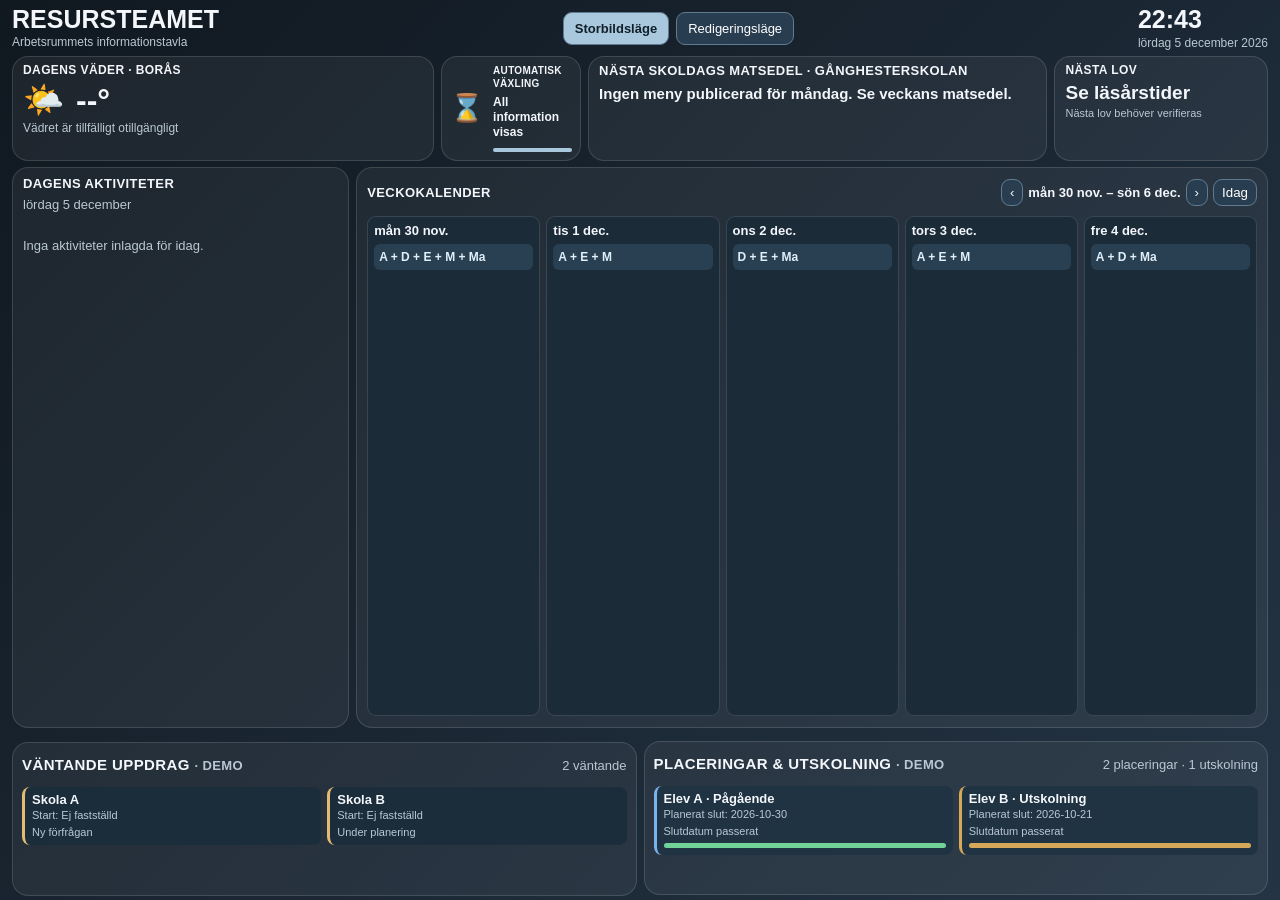
==== index.html @ fcb63498 "Justera fullskärmsmarginal så nedersta raden inte kapas på TV" ====
<!doctype html>
<html lang="sv"><head><meta charset="utf-8"><meta name="viewport" content="width=device-width,initial-scale=1"><meta name="theme-color" content="#141d27"><title>Resursteamet – Min arbetsdag</title>
<style>
*{box-sizing:border-box}body{margin:0;background:linear-gradient(135deg,#101820,#243444);color:#f3f6fa;font-family:Segoe UI,Arial,sans-serif}main{max-width:1920px;padding:18px 24px;margin:auto}header{display:flex;justify-content:space-between;gap:15px;align-items:center}h1{font-size:28px;margin:0}h2{font-size:15px;margin:0 0 14px;letter-spacing:.4px}.muted{color:#b9c8d3;font-size:13px;line-height:1.5}.clock{font-size:28px;font-weight:800}.grid{display:grid;grid-template-columns:1fr 1fr;gap:14px;margin-top:14px}.card{background:#ffffff0e;border:1px solid #ffffff22;border-radius:16px;padding:16px}.notice{padding:14px;border-left:4px solid #e3bb75;background:#49382466;border-radius:8px;margin:20px 0;font-size:13px}.temp{font-size:42px;font-weight:750}.pills{display:flex;flex-wrap:wrap;gap:8px;margin-top:12px}button{background:#293d50;color:white;border:1px solid #607b90;border-radius:9px;padding:10px 12px;cursor:pointer}button[aria-pressed=true]{background:#a9c8dd;color:#11202b;font-weight:800}.status{padding:13px;background:#1f3242;border-radius:9px;margin-top:14px;font-size:13px;color:#c6d3df}.legend{display:flex;flex-wrap:wrap;gap:15px;font-size:12px;color:#bdcdd7}.dot{display:inline-block;width:9px;height:9px;border-radius:50%;margin-right:5px}.link{display:inline-block;padding:10px 13px;margin:5px 5px 0 0;text-decoration:none;border-radius:9px;background:#314d64;color:white;font-size:13px}@media(max-width:680px){main{padding:14px}.grid{grid-template-columns:1fr}header{align-items:flex-start}}

.calendar-layout{display:grid;grid-template-columns:minmax(260px,.75fr) minmax(0,2.25fr);gap:14px;margin-top:14px}.activity{background:#263c4b;border-left:4px solid #79b4ee;border-radius:9px;padding:11px;margin-bottom:9px;overflow-wrap:anywhere}.activity.team{border-color:#72d399}.event-time{font-weight:750;margin-right:8px}.week-head{display:flex;justify-content:space-between;align-items:center;gap:10px;flex-wrap:wrap}.week-grid{display:grid;grid-template-columns:repeat(7,minmax(0,1fr));gap:6px;margin-top:12px}.day{border:1px solid #ffffff20;border-radius:9px;padding:7px;min-height:210px;min-width:0;background:#1c2b38}.day.today{border-color:#e3bb75}.day-title{font-size:11px;font-weight:700;margin-bottom:10px}.week-event{font-size:11px;padding:6px;margin-bottom:5px;border-radius:5px;background:#314b64;border-left:3px solid #79b4ee;overflow-wrap:anywhere}.week-event.team{background:#284d43;border-left-color:#72d399}.event-actions{display:flex;gap:5px;margin-top:6px}.tiny{font-size:11px;padding:4px 7px}.entry-form{display:grid;grid-template-columns:repeat(4,minmax(0,1fr));gap:9px;margin-top:10px}.entry-form label{font-size:12px;color:#cbd6e0}.entry-form input,.entry-form select{width:100%;margin-top:4px;border-radius:7px;border:1px solid #738798;background:#192c3b;color:white;padding:9px}.entry-form .wide{grid-column:span 2}.entry-form button{align-self:end}.small-note{font-size:12px;color:#d9c39f}@media(max-width:950px){.calendar-layout{grid-template-columns:1fr}.week-grid{grid-template-columns:repeat(4,minmax(0,1fr))}.entry-form{grid-template-columns:repeat(2,minmax(0,1fr))}}@media(max-width:560px){.week-grid{grid-template-columns:repeat(2,minmax(0,1fr))}.entry-form{grid-template-columns:1fr}.entry-form .wide{grid-column:span 1}}.summary-grid .card{min-height:115px}.summary-grid .temp{font-size:32px}.summary-grid p{margin:6px 0}.week-grid{width:100%}.calendar-layout>.card{min-width:0}.week-head>div{display:flex;gap:5px;align-items:center;flex-wrap:wrap}.week-head button{padding:6px 10px}.entry-form{grid-template-columns:1fr 1fr 1fr 2fr auto;align-items:end}.entry-form .wide{grid-column:span 1}.entry-form button{min-height:39px}#cancel-edit{background:#485462}#cancel-edit[hidden]{display:none}.footer-grid{margin-top:12px}@media(min-width:951px) and (max-width:1200px){.week-grid{grid-template-columns:repeat(7,minmax(0,1fr))}.day{padding:4px}.day-title{font-size:10px}}@media(max-width:950px){.entry-form{grid-template-columns:repeat(2,minmax(0,1fr))}.entry-form .wide{grid-column:span 2}}@media(max-width:560px){.entry-form{grid-template-columns:1fr}.entry-form .wide{grid-column:span 1}}.backup-label{display:inline-flex;align-items:center;gap:8px;background:#293d50;border:1px solid #607b90;border-radius:9px;padding:10px 12px;color:white;cursor:pointer;font-size:13px}.backup-label input{max-width:195px;font-size:12px}#backup-feedback{overflow-wrap:anywhere}.mode-controls{display:flex;gap:7px;flex-wrap:wrap;justify-content:center}.mode-controls button[aria-pressed=true]{background:#a9c8dd;color:#11202b;font-weight:800}.lunch-card{margin-top:14px}.meal-content{font-size:18px;font-weight:650;line-height:1.5;margin:10px 0}.meal-content>div{margin:4px 0}.display-view .editor-only,.display-view .editor-action{display:none!important}.display-view .lunch-card{display:block}.display-view .card{padding:16px}.display-view .day{min-height:210px}@media(min-width:1050px){.display-view .summary-grid{grid-template-columns:1fr 1fr}.display-view .calendar-layout{grid-template-columns:minmax(280px,.75fr) minmax(0,2.25fr)}}@media(max-width:750px){header{flex-wrap:wrap}.mode-controls{order:3;width:100%}}
/* Storbildsvy: kalendern prioriteras och övriga rutor hålls kompakta. */
@media (min-width:1000px){
 body.display-view main{height:100vh;min-height:600px;display:flex;flex-direction:column;padding:10px 18px;overflow:hidden}
 body.display-view header{flex:0 0 auto;min-height:66px;gap:12px}
 body.display-view header h1{font-size:25px;line-height:1.1}
 body.display-view header .muted{font-size:12px}
 body.display-view .clock{font-size:25px}
 body.display-view .mode-controls button{padding:8px 11px;font-size:13px}
 body.display-view .summary-grid{flex:0 0 auto;gap:10px;margin-top:8px;grid-template-columns:1fr 1fr}
 body.display-view .summary-grid .card{min-height:0;padding:10px 14px}
 body.display-view .summary-grid h2{margin:0 0 5px;font-size:13px}
 body.display-view .summary-grid .temp{font-size:27px;line-height:1.15}
 body.display-view .summary-grid #break{font-size:20px!important;line-height:1.2}
 body.display-view .summary-grid .muted{font-size:12px}
 body.display-view .summary-grid p{display:none}
 body.display-view .lunch-card{flex:0 0 auto;margin-top:10px;padding:10px 14px;display:grid;grid-template-columns:minmax(180px,.8fr) minmax(0,2.2fr) auto;grid-template-rows:auto auto;column-gap:14px;align-items:center}
 body.display-view .lunch-card h2{grid-column:1;grid-row:1;margin:0 0 4px;font-size:13px}
 body.display-view .lunch-card #meal-date{grid-column:1;grid-row:2;font-size:12px}
 body.display-view .lunch-card .meal-content{grid-column:2;grid-row:1/span 2;margin:0;font-size:16px;line-height:1.3}
 body.display-view .lunch-card .meal-content>div{margin:2px 0}
 body.display-view .lunch-card .link{grid-column:3;grid-row:1/span 2;padding:8px 10px;margin:0;font-size:12px;white-space:nowrap}
 body.display-view .calendar-layout{flex:1 1 0;min-height:0;margin-top:10px;gap:10px;grid-template-columns:minmax(240px,30%) minmax(0,70%)}
 body.display-view .calendar-layout>.card{min-height:0;padding:12px;overflow:auto}
 body.display-view .calendar-layout h2{font-size:14px;margin-bottom:7px}
 body.display-view #today-events{margin-top:8px!important}
 body.display-view .activity{padding:9px;margin-bottom:7px;font-size:14px}
 body.display-view .week-grid{height:calc(100% - 42px);min-height:0;margin-top:8px;align-items:stretch}
 body.display-view .day{min-height:0;height:100%;padding:6px}
 body.display-view .day-title{margin-bottom:6px;font-size:11px}
 body.display-view .week-event{padding:5px;font-size:11px}
 body.display-view .week-head{min-height:32px}
 body.display-view .week-head button{padding:5px 8px}
}
@media (min-width:1000px) and (max-height:700px){
 body.display-view header{min-height:53px}
 body.display-view .summary-grid .card{padding:7px 12px}
 body.display-view .lunch-card{padding:7px 12px}
 body.display-view .calendar-layout{margin-top:7px}
}

.weather-primary{display:flex;gap:12px;align-items:center}#weather-icon{font-size:42px;line-height:1.1}.break-count{font-weight:750;font-size:18px;margin-top:5px;color:#e8d29f}
@media(min-width:1000px){
 body.display-view .top-overview{display:grid;grid-template-columns:minmax(0,2fr) minmax(0,2fr) minmax(190px,1fr);gap:10px;margin-top:8px;flex:0 0 auto;align-items:stretch}
 body.display-view .top-overview>.card{min-width:0;min-height:116px;margin:0;padding:12px 14px}
 body.display-view .top-overview>.lunch-card{display:flex;flex-direction:column;align-items:flex-start;justify-content:flex-start;gap:5px}
 body.display-view .top-overview>.lunch-card h2{font-size:13px;margin:0}
 body.display-view .top-overview>.lunch-card #meal-date{display:none}
 body.display-view .top-overview>.lunch-card .meal-content{font-size:17px;line-height:1.25;margin:2px 0;max-width:100%}
 body.display-view .top-overview>.lunch-card .link{display:none}
 body.display-view .top-overview #weather-icon{font-size:43px}
 body.display-view .top-overview .temp{font-size:38px}
 body.display-view .top-overview #break{font-size:19px!important}
 body.display-view .top-overview #breakdate{font-size:11px}
 body.display-view .top-overview .break-count{font-size:17px}
 body.display-view .calendar-layout{grid-template-columns:minmax(230px,28fr) minmax(0,72fr)}
}
@media(min-width:1000px) and (max-height:750px){
 body.display-view .top-overview>.card{padding:9px 12px;min-height:98px}
 body.display-view .top-overview #weather-icon{font-size:34px}
 body.display-view .top-overview .temp{font-size:32px}
 body.display-view .top-overview>.lunch-card .meal-content{font-size:15px}
}
@media(max-width:999px){.top-overview{grid-template-columns:1fr 1fr}.top-overview .lunch-card{grid-column:1/-1}}
.pending-panel{margin-top:10px}.pending-list{display:grid;grid-template-columns:repeat(3,minmax(0,1fr));gap:8px;margin-top:10px}.pending-item{background:#1b2d3b;border-left:3px solid #e3bb75;border-radius:8px;padding:9px 11px;min-width:0}.pending-item strong{display:block;font-size:14px}.pending-item .muted{font-size:12px}.pending-form{display:grid;grid-template-columns:1.2fr 1fr 1fr auto;align-items:end;gap:10px;margin-top:10px}.pending-form label{font-size:12px;color:#cbd6e0}.pending-form input,.pending-form select{display:block;margin-top:5px;padding:9px;width:100%;border-radius:7px;background:#192c3b;color:#fff;border:1px solid #738798}.pending-form button{min-height:39px}.pending-editor{margin-top:10px}@media(min-width:1000px){body.display-view .pending-panel{flex:0 0 auto;padding:10px 14px;margin-top:8px}body.display-view .pending-panel .small-note{display:none}body.display-view .pending-list{margin-top:6px}body.display-view .pending-item{padding:6px 9px}body.display-view .pending-item strong{font-size:12px}body.display-view .pending-item .muted{font-size:11px}}@media(max-width:850px){.pending-form{grid-template-columns:1fr 1fr}.pending-list{grid-template-columns:1fr 1fr}}@media(max-width:520px){.pending-form,.pending-list{grid-template-columns:1fr}}.day-initials{background:#294052;border-radius:6px;padding:6px 5px;margin:5px 0 9px;font-size:12px;font-weight:750;color:#e0effa;line-height:1.35;overflow-wrap:anywhere}.day-initials-empty{opacity:.55;font-weight:400}.demo-initials-editor{margin-top:10px}.demo-initials-grid{display:grid;grid-template-columns:repeat(5,minmax(0,1fr));gap:10px;margin:10px 0}.demo-initials-grid label{font-size:12px;color:#cbd6e0}.demo-initials-grid input{width:100%;margin-top:5px;padding:10px;background:#192c3b;color:white;border:1px solid #738798;border-radius:8px}@media(max-width:800px){.demo-initials-grid{grid-template-columns:repeat(2,minmax(0,1fr))}}.placement-panel{margin-top:9px}.placement-list{display:grid;grid-template-columns:repeat(3,minmax(0,1fr));gap:8px;margin-top:9px}.placement-item{background:#203343;border-left:3px solid #79b4ee;padding:9px 10px;border-radius:8px;min-width:0}.placement-item.leaving{border-color:#d6a85a}.placement-item strong{font-size:13px;display:block}.placement-item .muted{font-size:11px}.placement-progress{height:5px;background:#455765;border-radius:6px;overflow:hidden;margin:8px 0 5px}.placement-progress span{display:block;height:100%;background:#72d399}.placement-item.leaving .placement-progress span{background:#d6a85a}.placement-editor{margin-top:10px}.placement-form{display:grid;grid-template-columns:1fr 1fr 1fr 1fr auto;gap:9px;align-items:end}.placement-form label{font-size:12px;color:#cbd6e0}.placement-form input,.placement-form select{width:100%;padding:9px;margin-top:5px;background:#192c3b;border:1px solid #738798;border-radius:7px;color:#fff}.placement-form button{min-height:39px}@media(min-width:1000px){body.display-view .placement-panel{flex:0 0 auto;margin-top:7px;padding:9px 13px}body.display-view .placement-panel .small-note{display:none}body.display-view .placement-list{margin-top:6px}body.display-view .placement-item{padding:7px 9px}}@media(max-width:850px){.placement-form{grid-template-columns:1fr 1fr}.placement-list{grid-template-columns:1fr 1fr}}@media(max-width:520px){.placement-form,.placement-list{grid-template-columns:1fr}}
/* Full-HD TV: fem större dagkolumner och kompakt tvådelad uppdragsrad. */
.workload-row{display:grid;grid-template-columns:1fr 1fr;gap:10px;margin-top:10px;min-width:0}
.workload-row>.card{margin-top:0;min-width:0}
@media(min-width:1000px){
 body.display-view main{height:100dvh;min-height:0;overflow:hidden;padding:8px 15px;gap:0}
 body.display-view header{min-height:55px}
 body.display-view .top-overview{margin-top:7px;gap:9px}
 body.display-view .top-overview>.card{min-height:110px;padding:9px 13px}
 body.display-view .top-overview .lunch-card .meal-content{font-size:17px}
 body.display-view .calendar-layout{flex:1 1 0;min-height:225px;margin-top:9px;gap:9px;grid-template-columns:minmax(260px,27fr) minmax(0,73fr)}
 body.display-view .calendar-layout>.card{overflow:hidden;padding:11px 12px}
 body.display-view .calendar-layout>.card #today-events{max-height:calc(100% - 55px);overflow:hidden}
 body.display-view .week-grid{grid-template-columns:repeat(5,minmax(0,1fr));height:calc(100% - 43px)}
 body.display-view .day-title{font-size:13px}
 body.display-view .day-initials{font-size:13px}
 body.display-view .week-event{font-size:12px}
 body.display-view .workload-row{flex:0 0 auto;height:169px;min-height:0;gap:9px;margin-top:9px}
 body.display-view .workload-row>.card{height:100%;overflow:hidden;padding:10px 12px}
 body.display-view .workload-row .pending-list,body.display-view .workload-row .placement-list{grid-template-columns:repeat(2,minmax(0,1fr));gap:6px;margin-top:7px;max-height:117px;overflow:hidden}
 body.display-view .workload-row .pending-item,body.display-view .workload-row .placement-item{padding:6px 8px}
 body.display-view .workload-row .pending-item strong,body.display-view .workload-row .placement-item strong{font-size:13px}
 body.display-view .workload-row .pending-item .muted,body.display-view .workload-row .placement-item .muted{font-size:11px}
}
@media(min-width:1000px) and (max-height:790px){
 body.display-view header{min-height:48px}
 body.display-view .top-overview>.card{min-height:90px;padding:8px 11px}
 body.display-view .workload-row{height:137px}
 body.display-view .workload-row .pending-list,body.display-view .workload-row .placement-list{max-height:92px}
}
@media(max-width:999px){.workload-row{grid-template-columns:1fr}}

/* TV med hög belastning: kompakta kort, automatisk sidväxling utan intern scroll. */
@media(min-width:1000px){
 body.display-view header{min-height:47px}
 body.display-view .top-overview>.card{min-height:0;padding:7px 11px}
 body.display-view .top-overview{margin-top:5px}
 body.display-view .top-overview h2{font-size:12px}
 body.display-view .top-overview .temp{font-size:32px}
 body.display-view .top-overview #weather-icon{font-size:33px}
 body.display-view .top-overview .meal-content{font-size:15px!important;line-height:1.16!important}
 body.display-view .top-overview .break-count{font-size:15px}
 body.display-view .calendar-layout{margin-top:7px;min-height:200px}
 body.display-view .calendar-layout>.card{padding:8px 10px}
 body.display-view .calendar-layout h2{font-size:13px;margin-bottom:4px}
 body.display-view .activity{padding:6px 8px;margin-bottom:5px;line-height:1.2}
 body.display-view .activity .muted{font-size:11px}
 body.display-view .day-initials{margin:4px 0 6px;padding:5px;font-size:12px}
 body.display-view .week-event{padding:4px;margin-bottom:4px;line-height:1.2}
 body.display-view .workload-row{height:155px;margin-top:7px}
 body.display-view .workload-row>.card{padding:7px 10px}
 body.display-view .workload-row .pending-list,body.display-view .workload-row .placement-list{max-height:none;overflow:hidden;margin-top:5px}
 body.display-view .workload-row .pending-item,body.display-view .workload-row .placement-item{padding:5px 7px}
 body.display-view .placement-progress{margin:4px 0 2px}
 body.display-view .small-note{display:none}
 body.display-view [data-tv-hidden="true"]{display:none!important}
}
.tv-pager{font-size:11px;color:#b9c8d3;white-space:nowrap;margin-left:8px}
.stress-panel{margin-top:10px}.stress-panel button:disabled{opacity:.45;cursor:not-allowed}
.rotation-indicator{display:none}
@media(min-width:1000px){
 body.display-view .top-overview{grid-template-columns:minmax(0,1.7fr) minmax(140px,.52fr) minmax(0,1.85fr) minmax(185px,.86fr)!important}
 body.display-view .rotation-indicator{display:flex;align-items:center;justify-content:center;gap:9px;padding:8px!important}
 body.display-view .rotation-indicator .hourglass{font-size:27px;line-height:1;animation:hourglass-spin 2.3s ease-in-out infinite}
 body.display-view .rotation-copy{min-width:0;font-size:12px;line-height:1.25}
 body.display-view .rotation-copy strong{font-size:10px;letter-spacing:.3px;display:block;margin-bottom:5px}
 body.display-view #rotation-message{font-weight:700}
 body.display-view .rotation-track{height:4px;border-radius:5px;background:#182735;overflow:hidden;margin-top:8px}
 body.display-view #rotation-progress{display:block;height:100%;width:0;background:#a9c8dd}
}
@keyframes hourglass-spin{0%,42%{transform:rotate(0deg)}58%,100%{transform:rotate(180deg)}}
@media(prefers-reduced-motion:reduce){.rotation-indicator .hourglass{animation:none!important}}

/* Fullskärmsmarginal: undvik att nedersta raden kapas på Full HD-TV. */
@media(min-width:1000px){
 body.display-view main{box-sizing:border-box;height:100dvh;max-height:100dvh;padding:5px 12px 12px;overflow:hidden}
 body.display-view header{min-height:42px}
 body.display-view .top-overview{margin-top:4px;gap:7px}
 body.display-view .top-overview>.card{padding:6px 10px;min-height:0}
 body.display-view .calendar-layout{margin-top:6px;gap:7px;min-height:175px}
 body.display-view .workload-row{height:154px;margin-top:6px;gap:7px;flex-shrink:0}
 body.display-view .workload-row>.card{padding:7px 9px}
}
@media(min-width:1000px) and (max-height:850px){
 body.display-view header{min-height:38px}
 body.display-view .workload-row{height:142px}
 body.display-view .calendar-layout{min-height:155px}
}
</style></head><body class="display-view"><main>
<header><div><h1>RESURSTEAMET</h1><div class="muted">Arbetsrummets informationstavla</div></div><div class="mode-controls"><button type="button" id="display-mode" aria-pressed="true">Storbildsläge</button><button type="button" id="edit-mode" aria-pressed="false">Redigeringsläge</button></div><div><div class="clock" id="clock">--:--</div><div id="date" class="muted"></div></div></header>
<div class="grid summary-grid top-overview"><section class="card"><h2>DAGENS VÄDER · BORÅS</h2><div class="weather-primary"><span id="weather-icon" role="img" aria-label="Väder">🌤️</span><div class="temp" id="temp">--°</div></div><div id="weather" class="muted">Hämtar aktuellt väder …</div></section><section class="card rotation-indicator" aria-label="Automatisk växling"><div class="hourglass" aria-hidden="true">⌛</div><div class="rotation-copy"><strong>AUTOMATISK VÄXLING</strong><div id="rotation-message">Kontrollerar vyer …</div><div class="rotation-track"><span id="rotation-progress"></span></div></div></section><section class="card lunch-card"><h2>DAGENS MATSEDEL · GÅNGHESTERSKOLAN</h2><div id="meal-date" class="muted"></div><div id="meal-content" class="meal-content">Hämtar matsedeln …</div><a class="link" href="https://menu.matildaplatform.com/meals/week/68d18b0e30b565aba61bf59e_boras-ganghesterskolan-kok" target="_blank" rel="noopener noreferrer">Veckans matsedel</a></section><section class="card"><h2>NÄSTA LOV</h2><div style="font-size:23px;font-weight:750" id="break">Höstlov</div><div class="muted" id="breakdate">26–30 oktober 2026 (preliminärt)</div><div id="break-count" class="break-count"></div><p class="muted">Kontrollera läsårstider mot Borås Stads officiella uppgifter.</p></section></div>
<div class="calendar-layout"><section class="card"><h2>DAGENS AKTIVITETER</h2><div class="muted" id="today-label"></div><div id="today-events" style="margin-top:14px" aria-live="polite"></div></section><section class="card"><div class="week-head"><h2 style="margin:0">VECKOKALENDER</h2><div><button id="prev-week" aria-label="Föregående vecka">‹</button> <strong id="week-range" style="font-size:13px"></strong> <button id="next-week" aria-label="Nästa vecka">›</button> <button id="current-week">Idag</button></div></div><div class="week-grid" id="week-grid"></div></section></div>
<div class="workload-row"><section class="card pending-panel"><div class="week-head"><h2 style="margin:0">VÄNTANDE UPPDRAG <span class="muted">· DEMO</span></h2><span class="muted" id="pending-count"></span></div><div class="small-note">Endast testuppgifter – skriv inte in riktiga skolor, elevuppgifter eller ärenden här. Uppgifter i demon sparas inte.</div><div id="pending-list" class="pending-list"></div></section>
<section class="card placement-panel"><div class="week-head"><h2 style="margin:0">PLACERINGAR & UTSKOLNING <span class="muted">· DEMO</span></h2><span id="placement-count" class="muted"></span></div><div class="small-note">Påhittade exempel. Nedräkning till angivet slutdatum i kalenderdagar – inte en automatisk juridisk bedömning.</div><div class="placement-list" id="placement-list"></div></section></div>
<section class="card editor-only stress-panel"><h2>BELASTNINGSTEST · FULL BELÄGGNING</h2><p class="small-note">Lägg till påhittade testposter för att se hur 40-tums-TV:n hanterar 6 möten, 8 väntande uppdrag och 8 placeringar. Testet sparar inga uppgifter och ändrar inte dina riktiga kalenderaktiviteter.</p><div class="pills"><button type="button" id="stress-enable">Starta belastningstest</button><button type="button" id="stress-disable" disabled>Stäng av testet</button><span class="muted" id="stress-status" role="status">Testet är avstängt.</span></div></section><section class="card editor-only placement-editor"><h2>REGISTRERA TESTPLACERING</h2><p class="small-note">Använd bara fiktiva koder. Informationen sparas inte och försvinner när sidan laddas om.</p><form id="placement-form" class="placement-form"><label>Exempelkod<input id="placement-code" required maxlength="12" placeholder="Elev A"></label><label>Startdatum<input id="placement-start" type="date" required></label><label>Beslutat slutdatum<input id="placement-end" type="date" required></label><label>Fas<select id="placement-phase"><option value="Pågående">Pågående</option><option value="Utskolning">Utskolning</option></select></label><button type="submit">Lägg till testplacering</button></form><div class="muted" id="placement-feedback" role="status"></div></section><section class="card editor-only demo-initials-editor"><h2>VECKANS ELEVKODER · DEMO</h2><p class="small-note">Använd endast påhittade bokstavskoder här. Den offentliga demonstrationen lagrar inga verkliga elevscheman. Ändringarna gäller bara tills sidan laddas om.</p><div class="demo-initials-grid" id="demo-initials-form"></div><button type="button" id="reset-demo-initials">Återställ exempel</button></section><section class="card editor-only pending-editor"><h2>REGISTRERA TESTUPPDRAG</h2><form id="pending-form" class="pending-form"><label>Skola (fiktiv)<input id="pending-school" required maxlength="48" placeholder="Exempel: Skola A"></label><label>Preliminär start<input id="pending-start" type="date"></label><label>Status<select id="pending-status"><option>Ny förfrågan</option><option>Inväntar beslut</option><option>Under planering</option><option>Klar för start</option></select></label><button type="submit">Lägg till testuppdrag</button></form><div class="muted" id="pending-feedback" role="status"></div></section><section class="card editor-only" style="margin-top:14px"><h2 id="form-heading">LÄGG TILL AKTIVITET</h2><div class="small-note">Endast icke-känslig information. Aktiviteterna lagras i denna webbläsare på den här datorn, inte i GitHub eller Outlook. De är synliga och redigerbara för den som använder datorn och kan försvinna om webbläsardata rensas.</div><form id="entry-form" class="entry-form"><label>Datum<input id="entry-date" type="date" required></label><label>Tid<input id="entry-time" type="time" required></label><label>Kalender<select id="entry-source"><option value="work">Min kalender (blå)</option><option value="team">Resursteamet (grön)</option></select></label><label class="wide">Aktivitet<input id="entry-title" type="text" maxlength="90" placeholder="T.ex. Arbetsplatsträff" required></label><button type="submit" id="save-event">Lägg till</button><button type="button" id="cancel-edit" hidden>Avbryt redigering</button></form><div class="muted" id="save-feedback" role="status" style="margin-top:9px"></div></section><section class="card editor-only" style="margin-top:14px"><h2>SÄKERHETSKOPIA AV KALENDERN</h2><p class="muted">Spara en kopia som en JSON-fil på datorn. Filen innehåller aktiviteternas datum, tid och text och ska hanteras varsamt. Använd bara icke-känsliga aktiviteter. Import lägger till aktiviteter som saknas och ersätter inte befintliga.</p><div class="pills"><button id="export-events" type="button">Spara säkerhetskopia</button><label class="backup-label">Läs in säkerhetskopia <input type="file" id="import-events" accept=".json,application/json" aria-label="Välj säkerhetskopia i JSON-format"></label></div><div class="muted" id="backup-feedback" role="status" style="margin-top:10px"></div></section><div class="grid footer-grid editor-only"><section class="card"><h2>ANSLUTNINGAR</h2><p class="muted">Outlook är inte anslutet. Endast icke-känsliga aktiviteter som läggs in här visas i kalendern.</p></section><section class="card"><h2>SNABBLÄNKAR</h2><a class="link" href="https://outlook.boras.se/owa/" target="_blank" rel="noopener noreferrer">Öppna Outlook</a></section></div><p class="muted editor-only">Resursteamet · Kalenderaktiviteter lagras endast i den här webbläsaren.</p>
</main><script>
function updateTime(){const d=new Date();document.getElementById('clock').textContent=d.toLocaleTimeString('sv-SE',{hour:'2-digit',minute:'2-digit'});document.getElementById('date').textContent=d.toLocaleDateString('sv-SE',{weekday:'long',day:'numeric',month:'long',year:'numeric'});}updateTime();setInterval(updateTime,30000);

function updateBreakCount(){const today=new Date();today.setHours(0,0,0,0);const start=new Date(2026,9,26);const diff=Math.ceil((start-today)/86400000);document.getElementById('break-count').textContent=diff>0?diff+' dagar kvar till lov':diff===0?'Lovet börjar idag':today<=new Date(2026,9,30)?'Höstlov pågår':'';}updateBreakCount();setInterval(updateBreakCount,60*60*1000);if(new Date()>new Date('2026-10-30T23:59:59')){document.getElementById('break').textContent='Se läsårstider';document.getElementById('breakdate').textContent='Nästa lov behöver verifieras';}
(async()=>{try{const r=await fetch('https://api.open-meteo.com/v1/forecast?latitude=57.7210&longitude=12.9401&current=temperature_2m,wind_speed_10m,weather_code&timezone=Europe%2FStockholm');if(!r.ok)throw Error('Väder saknas');const j=await r.json();const c=j.current;if(typeof c?.temperature_2m!=='number')throw Error('Inget värde');document.getElementById('temp').textContent=Math.round(c.temperature_2m)+'°';const code=c.weather_code;const icon=code===0?'☀️':code===1||code===2?'🌤️':code===3?'☁️':code===45||code===48?'🌫️':code>=51&&code<=67?'🌧️':code>=71&&code<=77?'❄️':code>=80&&code<=82?'🌦️':code>=85&&code<=86?'🌨️':code>=95?'⛈️':'🌤️';const iconEl=document.getElementById('weather-icon');iconEl.textContent=icon;iconEl.setAttribute('aria-label','Aktuellt väder');document.getElementById('weather').textContent='Vind: '+Math.round(c.wind_speed_10m||0)+' km/h';}catch(e){document.getElementById('weather').textContent='Vädret är tillfälligt otillgängligt';}})();

const storeKey='resursteamet_public_calendar_v1';let events=[];try{const saved=JSON.parse(localStorage.getItem(storeKey)||'[]');if(Array.isArray(saved))events=saved.filter(e=>e&&typeof e.id==='string'&&/^\d{4}-\d{2}-\d{2}$/.test(e.date)&&/^\d{2}:\d{2}$/.test(e.time)&&['work','team'].includes(e.source)&&typeof e.title==='string').slice(0,500);}catch(e){}
// Demo only: invented codes, deliberately not persisted.
const demoDefaults=['A + D + E + M + Ma','A + E + M','D + E + Ma','A + E + M','A + D + Ma','',''];
let demoInitials=demoDefaults.slice();
const demoDays=['Måndag','Tisdag','Onsdag','Torsdag','Fredag','Lördag','Söndag'];
function buildDemoInitials(){const root=document.getElementById('demo-initials-form');root.replaceChildren();demoDays.forEach((day,i)=>{const label=document.createElement('label');label.textContent=day;const input=document.createElement('input');input.type='text';input.maxLength=60;input.value=demoInitials[i];input.setAttribute('aria-label','Exempelkoder för '+day);input.addEventListener('input',()=>{demoInitials[i]=input.value.slice(0,60);renderCalendar();});label.append(input);root.append(label);});}
document.getElementById('reset-demo-initials').addEventListener('click',()=>{demoInitials=demoDefaults.slice();buildDemoInitials();renderCalendar();});
buildDemoInitials();
const dateKey=d=>[d.getFullYear(),String(d.getMonth()+1).padStart(2,'0'),String(d.getDate()).padStart(2,'0')].join('-');
const dayFormat=d=>d.toLocaleDateString('sv-SE',{weekday:'short',day:'numeric',month:'short'});
const monday=d=>{const x=new Date(d.getFullYear(),d.getMonth(),d.getDate());x.setDate(x.getDate()-(x.getDay()+6)%7);return x;};
let editingId=null;
function startEditing(e){editingId=e.id;document.getElementById('entry-date').value=e.date;document.getElementById('entry-time').value=e.time;document.getElementById('entry-source').value=e.source;document.getElementById('entry-title').value=e.title;document.getElementById('form-heading').textContent='REDIGERA AKTIVITET';document.getElementById('save-event').textContent='Spara ändringar';document.getElementById('cancel-edit').hidden=false;document.getElementById('entry-form').scrollIntoView({behavior:'smooth',block:'center'});document.getElementById('entry-title').focus();}
function stopEditing(){editingId=null;document.getElementById('form-heading').textContent='LÄGG TILL AKTIVITET';document.getElementById('save-event').textContent='Lägg till';document.getElementById('cancel-edit').hidden=true;document.getElementById('entry-form').reset();document.getElementById('entry-date').value=dateKey(new Date());}
document.getElementById('cancel-edit').addEventListener('click',stopEditing);
let offset=0;let stressEvents=[];const sorted=()=>events.concat(stressEvents).sort((a,b)=>(a.date+a.time).localeCompare(b.date+b.time));
function renderCalendar(){
 const now=new Date(),today=dateKey(now),start=monday(now);start.setDate(start.getDate()+offset*7);
 document.getElementById('today-label').textContent=now.toLocaleDateString('sv-SE',{weekday:'long',day:'numeric',month:'long'});
 const todayBox=document.getElementById('today-events');todayBox.replaceChildren();
 const todays=sorted().filter(e=>e.date===today);if(!todays.length){const p=document.createElement('p');p.className='muted';p.textContent='Inga aktiviteter inlagda för idag.';todayBox.append(p);}
 for(const e of todays){const item=document.createElement('div');item.className='activity '+(e.source==='team'?'team':'');const line=document.createElement('div');const time=document.createElement('span');time.className='event-time';time.textContent=e.time;const title=document.createElement('span');title.textContent=e.title;line.append(time,title);const sub=document.createElement('div');sub.className='muted';sub.textContent=e.source==='team'?'Resursteamet':'Min kalender';item.append(line,sub);const edit=document.createElement('button');edit.type='button';edit.className='tiny editor-action';edit.style.marginTop='7px';edit.textContent='Redigera';edit.addEventListener('click',()=>startEditing(e));if(!e.demoStress)item.append(edit);todayBox.append(item);}
 const end=new Date(start);end.setDate(end.getDate()+6);document.getElementById('week-range').textContent=dayFormat(start)+' – '+dayFormat(end);
 const grid=document.getElementById('week-grid');grid.replaceChildren();for(let i=0;i<(document.body.classList.contains('display-view')?5:7);i++){const d=new Date(start);d.setDate(d.getDate()+i);const key=dateKey(d);const cell=document.createElement('div');cell.className='day'+(key===today?' today':'');const head=document.createElement('div');head.className='day-title';head.textContent=dayFormat(d);cell.append(head);const initial=document.createElement('div');initial.className='day-initials'+(demoInitials[i]?'':' day-initials-empty');initial.textContent=demoInitials[i]||'–';initial.title='Påhittade elevkoder – demo';cell.append(initial);const found=sorted().filter(e=>e.date===key);for(const e of found){const pill=document.createElement('div');pill.className='week-event '+(e.source==='team'?'team':'');const title=document.createElement('div');title.textContent=e.time+' '+e.title;const actions=document.createElement('div');actions.className='event-actions';const del=document.createElement('button');del.type='button';del.className='tiny editor-action';del.textContent='Ta bort';del.setAttribute('aria-label','Ta bort '+e.title);del.addEventListener('click',()=>{if(!confirm('Ta bort aktiviteten?'))return;events=events.filter(x=>x.id!==e.id);if(editingId===e.id)stopEditing();save();});const edit=document.createElement('button');edit.type='button';edit.className='tiny editor-action';edit.textContent='Redigera';edit.addEventListener('click',()=>startEditing(e));if(!e.demoStress)actions.append(edit,del);pill.append(title,actions);cell.append(pill);}grid.append(cell);}
}
function save(){try{localStorage.setItem(storeKey,JSON.stringify(events));document.getElementById('save-feedback').textContent='Sparat i den här webbläsaren.';}catch(e){document.getElementById('save-feedback').textContent='Kunde inte spara lokalt. Kontrollera webbläsarens inställningar.';}renderCalendar();}
document.getElementById('entry-date').value=dateKey(new Date());
document.getElementById('entry-form').addEventListener('submit',e=>{e.preventDefault();const date=document.getElementById('entry-date').value,time=document.getElementById('entry-time').value,source=document.getElementById('entry-source').value,title=document.getElementById('entry-title').value.trim();if(!date||!time||!title||!['work','team'].includes(source))return;if(editingId){const existing=events.find(x=>x.id===editingId);if(existing){Object.assign(existing,{date,time,source,title});}else{document.getElementById('save-feedback').textContent='Aktiviteten finns inte längre.';stopEditing();return;}}else{events.push({id:String(Date.now())+'-'+Math.random().toString(36).slice(2),date,time,source,title});}stopEditing();const dt=new Date(date+'T12:00:00');const a=monday(new Date());offset=Math.round((monday(dt)-a)/604800000);save();});
document.getElementById('prev-week').addEventListener('click',()=>{offset--;renderCalendar();});document.getElementById('next-week').addEventListener('click',()=>{offset++;renderCalendar();});document.getElementById('current-week').addEventListener('click',()=>{offset=0;renderCalendar();});renderCalendar();setInterval(renderCalendar,60000);

const backupFeedback=document.getElementById('backup-feedback');
document.getElementById('export-events').addEventListener('click',()=>{
 const data={format:'resursteamet-calendar',version:1,exportedAt:new Date().toISOString(),events};
 const blob=new Blob([JSON.stringify(data,null,2)],{type:'application/json'});
 const url=URL.createObjectURL(blob);const a=document.createElement('a');a.href=url;a.download='resursteamet-kalender-'+dateKey(new Date())+'.json';document.body.append(a);a.click();a.remove();setTimeout(()=>URL.revokeObjectURL(url),1000);
 backupFeedback.textContent='Säkerhetskopian har förberetts för nedladdning. Kontrollera att filen sparades.';
});
document.getElementById('import-events').addEventListener('change',async event=>{
 const file=event.target.files?.[0];if(!file)return;
 try{
  if(file.size>1024*1024)throw Error('Filen är för stor (max 1 MB).');
  const parsed=JSON.parse(await file.text());
  if(parsed?.format!=='resursteamet-calendar'||parsed?.version!==1||!Array.isArray(parsed.events))throw Error('Filen har inte rätt säkerhetskopieringsformat.');
  if(parsed.events.length>500)throw Error('Säkerhetskopian innehåller för många aktiviteter.');
  const valid=parsed.events.every(x=>x&&typeof x.id==='string'&&x.id.length<100&&typeof x.date==='string'&&/^\d{4}-\d{2}-\d{2}$/.test(x.date)&&typeof x.time==='string'&&/^\d{2}:\d{2}$/.test(x.time)&&['work','team'].includes(x.source)&&typeof x.title==='string'&&x.title.trim().length>0&&x.title.length<=90);
  if(!valid)throw Error('Säkerhetskopian innehåller ogiltiga aktiviteter.');
  const existing=new Set(events.map(x=>x.id));const additions=parsed.events.filter(x=>!existing.has(x.id));
  if(!additions.length){backupFeedback.textContent='Alla aktiviteter finns redan. Inget ändrades.';return;}
  if(events.length+additions.length>500)throw Error('Importen skulle överskrida gränsen på 500 aktiviteter.');
  if(!confirm('Lägg till '+additions.length+' aktiviteter från säkerhetskopian? Befintliga aktiviteter behålls.'))return;
  const previous=events;events=events.concat(additions.map(x=>({id:x.id,date:x.date,time:x.time,source:x.source,title:x.title})));
  try{localStorage.setItem(storeKey,JSON.stringify(events));}catch(e){events=previous;throw Error('Det gick inte att spara aktiviteterna i webbläsaren.');}
  renderCalendar();backupFeedback.textContent=additions.length+' aktiviteter lästes in. Befintliga aktiviteter behölls.';
 }catch(e){backupFeedback.textContent=e.message||'Det gick inte att läsa filen.';}finally{event.target.value='';}
});

const viewKey='resursteamet_view_mode_v1';
function setMode(mode){const edit=mode==='edit';document.body.classList.toggle('display-view',!edit);document.body.classList.toggle('edit-view',edit);document.getElementById('display-mode').setAttribute('aria-pressed',String(!edit));document.getElementById('edit-mode').setAttribute('aria-pressed',String(edit));if(typeof renderCalendar==='function')renderCalendar();try{localStorage.setItem(viewKey,edit?'edit':'display');}catch(e){}}
document.getElementById('display-mode').addEventListener('click',()=>setMode('display'));document.getElementById('edit-mode').addEventListener('click',()=>setMode('edit'));
try{setMode(localStorage.getItem(viewKey)==='edit'?'edit':'display');}catch(e){setMode('display');}
let latestMenuData={meals:[]};
function renderMeal(data){
 const now=new Date(), target=new Date(now.getFullYear(),now.getMonth(),now.getDate());
 if(now.getHours()>=13 || target.getDay()===0 || target.getDay()===6)target.setDate(target.getDate()+1);
 while(target.getDay()===0 || target.getDay()===6)target.setDate(target.getDate()+1);
 const isToday=dateKey(target)===dateKey(now);
 document.querySelector('.lunch-card h2').textContent=(isToday?'DAGENS MATSEDEL':'NÄSTA SKOLDAGS MATSEDEL')+' · GÅNGHESTERSKOLAN';
 document.getElementById('meal-date').textContent=target.toLocaleDateString('sv-SE',{weekday:'long',day:'numeric',month:'long'});
 const meal=document.getElementById('meal-content');
 const meals=Array.isArray(data?.meals)?data.meals:[];
 const found=meals.find(m=>typeof m?.date==='string' && m.date.slice(0,10)===dateKey(target));
 meal.replaceChildren();
 if(!found||!Array.isArray(found.dishes)||!found.dishes.length){
   meal.textContent='Ingen meny publicerad för '+target.toLocaleDateString('sv-SE',{weekday:'long'})+'. Se veckans matsedel.';
   return;
 }
 found.dishes.forEach(d=>{const row=document.createElement('div');row.textContent=String(d);meal.append(row);});
}
async function loadMeal(){
 try{const r=await fetch('menu.json?t='+Date.now(),{cache:'no-store'});if(!r.ok)throw Error('Saknas');const j=await r.json();latestMenuData=j;renderMeal(j);}
 catch(e){renderMeal(latestMenuData);}
}
loadMeal();setInterval(loadMeal,15*60*1000);setInterval(()=>renderMeal(latestMenuData),60*1000);

// Demonstrationsuppdrag hålls endast i minnet: ingen lokal eller offentlig lagring av elevärenden.
const pendingDemo=[
 {school:'Skola A',start:'',status:'Ny förfrågan'},
 {school:'Skola B',start:'',status:'Under planering'}
];
function renderPending(){
 document.getElementById('pending-count').textContent=pendingDemo.length+' väntande';
 const list=document.getElementById('pending-list');list.replaceChildren();
 if(!pendingDemo.length){const p=document.createElement('p');p.className='muted';p.textContent='Inga testuppdrag';list.append(p);return;}
 for(const [index,p] of pendingDemo.entries()){
  const item=document.createElement('div');item.className='pending-item';
  const school=document.createElement('strong');school.textContent=p.school;
  const date=document.createElement('div');date.className='muted';date.textContent='Start: '+(p.start?p.start:'Ej fastställd');
  const status=document.createElement('div');status.className='muted';status.textContent=p.status;
  const controls=document.createElement('div');controls.className='editor-action';controls.style.marginTop='7px';const reject=document.createElement('button');reject.type='button';reject.className='tiny';reject.textContent='Avslå / ta bort';reject.addEventListener('click',()=>{if(!confirm('Ta bort testuppdraget från '+p.school+' ur väntelistan?'))return;pendingDemo.splice(index,1);document.getElementById('pending-feedback').textContent='Uppdraget togs bort från väntelistan.';renderPending();});controls.append(reject);item.append(school,date,status,controls);list.append(item);
 }
}
document.getElementById('pending-form').addEventListener('submit',e=>{
 e.preventDefault();const school=document.getElementById('pending-school').value.trim();
 if(!school)return;
 pendingDemo.push({school,start:document.getElementById('pending-start').value,status:document.getElementById('pending-status').value});
 document.getElementById('pending-form').reset();
 document.getElementById('pending-feedback').textContent='Testuppdraget visas nu i demon och försvinner vid omladdning.';
 renderPending();
});
renderPending();

const placementsDemo=[
 {code:'Elev A',start:'2026-10-05',end:'2026-10-30',phase:'Pågående'},
 {code:'Elev B',start:'2026-10-08',end:'2026-10-21',phase:'Utskolning'}
];
function localDay(str){const p=str.split('-').map(Number);return new Date(p[0],p[1]-1,p[2],12);}
function renderPlacements(){
 const list=document.getElementById('placement-list');list.replaceChildren();
 const today=new Date();today.setHours(12,0,0,0);
 const leaving=placementsDemo.filter(x=>x.phase==='Utskolning').length;
 document.getElementById('placement-count').textContent=placementsDemo.length+' placeringar · '+leaving+' utskolning';
 if(!placementsDemo.length){const el=document.createElement('p');el.className='muted';el.textContent='Inga testplaceringar';list.append(el);}
 for(const [index,p] of placementsDemo.entries()){
  const remaining=Math.ceil((localDay(p.end)-today)/86400000);
  const total=Math.max(1,Math.ceil((localDay(p.end)-localDay(p.start))/86400000));
  const elapsed=Math.max(0,Math.min(total,total-remaining));
  const item=document.createElement('div');item.className='placement-item'+(p.phase==='Utskolning'?' leaving':'');
  const name=document.createElement('strong');name.textContent=p.code+' · '+p.phase;
  const end=document.createElement('div');end.className='muted';end.textContent='Planerat slut: '+p.end;
  const time=document.createElement('div');time.className='muted';time.textContent=remaining>0?remaining+' kalenderdagar kvar':remaining===0?'Slutdatum idag':'Slutdatum passerat';
  const track=document.createElement('div');track.className='placement-progress';const fill=document.createElement('span');fill.style.width=100*elapsed/total+'%';track.append(fill);
  const del=document.createElement('button');del.type='button';del.className='tiny editor-action';del.textContent='Ta bort testplacering';del.addEventListener('click',()=>{if(!confirm('Ta bort testplaceringen '+p.code+'?'))return;placementsDemo.splice(index,1);renderPlacements();});
  item.append(name,end,time,track,del);list.append(item);
 }
}
document.getElementById('placement-form').addEventListener('submit',e=>{
 e.preventDefault();const code=document.getElementById('placement-code').value.trim();
 const start=document.getElementById('placement-start').value,end=document.getElementById('placement-end').value;
 if(!code||!start||!end)return;
 if(end<start){document.getElementById('placement-feedback').textContent='Slutdatum måste vara samma dag eller senare än startdatum.';return;}
 placementsDemo.push({code,start,end,phase:document.getElementById('placement-phase').value});
 document.getElementById('placement-form').reset();
 document.getElementById('placement-feedback').textContent='Testplacering tillagd (försvinner vid omladdning).';renderPlacements();
});
renderPlacements();setInterval(renderPlacements,60*60*1000);

let tvPage=0;
function updateTvPages(){
 const isTV=document.body.classList.contains('display-view');
 const groups=[
  {items:[...document.querySelectorAll('#today-events .activity')],per:4,id:'today-label'},
  {items:[...document.querySelectorAll('#pending-list .pending-item')],per:4,id:'pending-count'},
  {items:[...document.querySelectorAll('#placement-list .placement-item')],per:4,id:'placement-count'}
 ];
 const infoIds=['today-label','pending-count','placement-count'];
 groups.forEach((group,i)=>{
  const pages=Math.max(1,Math.ceil(group.items.length/group.per));
  group.items.forEach((el,index)=>{el.dataset.tvHidden=String(isTV && Math.floor(index/group.per)!==(tvPage%pages));});
  let label=document.getElementById('tv-page-'+i);
  if(!label){label=document.createElement('span');label.id='tv-page-'+i;label.className='tv-pager';document.getElementById(infoIds[i]).after(label);}
  label.textContent=isTV&&pages>1?'Visar '+(tvPage%pages+1)+'/'+pages+' · '+group.items.length+' totalt':'';
 });
 document.querySelectorAll('#week-grid .day').forEach((day,i)=>{
  const items=[...day.querySelectorAll('.week-event')],per=4,pages=Math.max(1,Math.ceil(items.length/per));
  items.forEach((el,index)=>{el.dataset.tvHidden=String(isTV&&Math.floor(index/per)!==(tvPage%pages));});
  let label=day.querySelector('.tv-pager');
  if(!label){label=document.createElement('div');label.className='tv-pager';day.append(label);}
  label.textContent=isTV&&pages>1?'Aktiviteter '+(tvPage%pages+1)+'/'+pages:'';
 });
}
const rotationDuration=12000;let rotationStarted=Date.now();
function updateRotationIndicator(){
 const remaining=Math.max(1,Math.ceil((rotationDuration-(Date.now()-rotationStarted)%rotationDuration)/1000));
 const isTV=document.body.classList.contains('display-view');
 const groups=[{name:'dagens aktiviteter',count:document.querySelectorAll('#today-events .activity').length},{name:'väntande uppdrag',count:document.querySelectorAll('#pending-list .pending-item').length},{name:'placeringar',count:document.querySelectorAll('#placement-list .placement-item').length}];
 const changes=groups.filter(g=>g.count>4);
 document.getElementById('rotation-message').textContent=changes.length?'Nästa vy om '+remaining+' s':'All information visas';
 document.getElementById('rotation-progress').style.width=changes.length?(100*(rotationDuration-(Date.now()-rotationStarted)%rotationDuration)/rotationDuration)+'%':'100%';
 document.querySelector('.rotation-indicator .hourglass').style.animationPlayState=isTV&&changes.length?'running':'paused';
}
setInterval(()=>{tvPage++;rotationStarted=Date.now();updateTvPages();updateRotationIndicator();},rotationDuration);
setInterval(updateRotationIndicator,250);updateRotationIndicator();
setInterval(updateTvPages,1500);

let stressBackup=null;
const stressEnable=document.getElementById('stress-enable'),stressDisable=document.getElementById('stress-disable'),stressStatus=document.getElementById('stress-status');
stressEnable.addEventListener('click',()=>{
 if(stressBackup)return;
 stressBackup={pending:pendingDemo.map(x=>({...x})),placements:placementsDemo.map(x=>({...x}))};
 const now=new Date(),day=dateKey(now);
 stressEvents=['08:00','09:15','10:30','11:30','13:00','14:30'].map((time,i)=>({id:'stress-'+i, date:day,time,title:'TESTMÖTE '+(i+1),source:i%2?'team':'work',demoStress:true}));
 const firstPending=Array.from({length:8},(_,i)=>({school:'Testskola '+(i+1),start:i%3?'':'2026-11-02',status:i%2?'Under planering':'Ny förfrågan'}));
 const starts=[-5,-9,-2,-13,-4,-7,-11,-1],lengths=[17,21,10,28,24,12,14,8];
 const placementTests=starts.map((ago,i)=>{const from=new Date(now.getFullYear(),now.getMonth(),now.getDate()+ago,12);const end=new Date(from.getFullYear(),from.getMonth(),from.getDate()+lengths[i],12);return {code:'Testplats '+(i+1),start:dateKey(from),end:dateKey(end),phase:i%3===0?'Utskolning':'Pågående'};});
 pendingDemo.splice(0,pendingDemo.length,...firstPending);placementsDemo.splice(0,placementsDemo.length,...placementTests);
 stressEnable.disabled=true;stressDisable.disabled=false;stressStatus.textContent='Full beläggning aktiv · endast påhittade poster.';
 renderCalendar();renderPending();renderPlacements();if(typeof updateTvPages==='function')updateTvPages();
});
stressDisable.addEventListener('click',()=>{
 if(!stressBackup)return;
 stressEvents=[];pendingDemo.splice(0,pendingDemo.length,...stressBackup.pending);placementsDemo.splice(0,placementsDemo.length,...stressBackup.placements);stressBackup=null;
 stressEnable.disabled=false;stressDisable.disabled=true;stressStatus.textContent='Testet är avstängt.';
 renderCalendar();renderPending();renderPlacements();if(typeof updateTvPages==='function')updateTvPages();
});
</script></body></html>
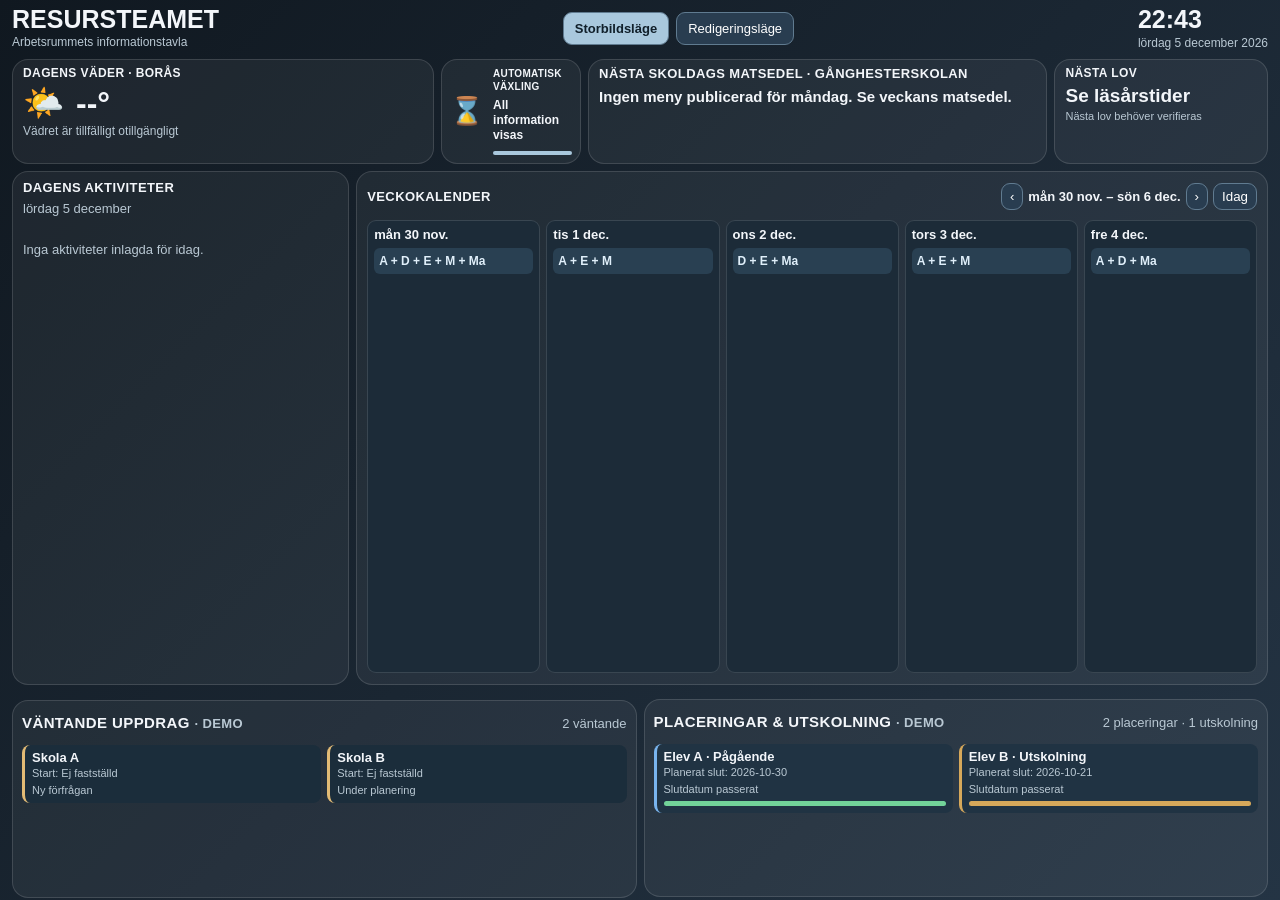
==== commit 97d159e9: "Reservera skärmhöjd för uppdragsraden i Full HD helskärmsläge" ====
--- a/index.html
+++ b/index.html
@@ -155,6 +155,27 @@
  body.display-view .workload-row{height:142px}
  body.display-view .calendar-layout{min-height:155px}
 }
+
+/* TV-vy: reservera faktisk höjd för sista raden i stället för flex-överflöd. */
+@media (min-width:1000px){
+ body.display-view main{
+   display:grid!important;
+   grid-template-rows:auto auto minmax(0,1fr) clamp(162px,22vh,216px);
+   row-gap:7px;
+   height:100dvh!important;
+   max-height:100dvh!important;
+   min-height:0!important;
+   padding:5px 12px 10px!important;
+   overflow:hidden;
+ }
+ body.display-view header{grid-row:1;min-height:0!important}
+ body.display-view .top-overview{grid-row:2;margin:0!important;min-height:0}
+ body.display-view .calendar-layout{grid-row:3;min-height:0!important;height:100%!important;margin:0!important}
+ body.display-view .workload-row{grid-row:4;height:100%!important;min-height:0!important;margin:0!important;align-self:stretch}
+ body.display-view .workload-row>.card{min-height:0!important;overflow:hidden}
+ body.display-view .workload-row .pending-list,
+ body.display-view .workload-row .placement-list{max-height:none!important;overflow:hidden}
+}
 </style></head><body class="display-view"><main>
 <header><div><h1>RESURSTEAMET</h1><div class="muted">Arbetsrummets informationstavla</div></div><div class="mode-controls"><button type="button" id="display-mode" aria-pressed="true">Storbildsläge</button><button type="button" id="edit-mode" aria-pressed="false">Redigeringsläge</button></div><div><div class="clock" id="clock">--:--</div><div id="date" class="muted"></div></div></header>
 <div class="grid summary-grid top-overview"><section class="card"><h2>DAGENS VÄDER · BORÅS</h2><div class="weather-primary"><span id="weather-icon" role="img" aria-label="Väder">🌤️</span><div class="temp" id="temp">--°</div></div><div id="weather" class="muted">Hämtar aktuellt väder …</div></section><section class="card rotation-indicator" aria-label="Automatisk växling"><div class="hourglass" aria-hidden="true">⌛</div><div class="rotation-copy"><strong>AUTOMATISK VÄXLING</strong><div id="rotation-message">Kontrollerar vyer …</div><div class="rotation-track"><span id="rotation-progress"></span></div></div></section><section class="card lunch-card"><h2>DAGENS MATSEDEL · GÅNGHESTERSKOLAN</h2><div id="meal-date" class="muted"></div><div id="meal-content" class="meal-content">Hämtar matsedeln …</div><a class="link" href="https://menu.matildaplatform.com/meals/week/68d18b0e30b565aba61bf59e_boras-ganghesterskolan-kok" target="_blank" rel="noopener noreferrer">Veckans matsedel</a></section><section class="card"><h2>NÄSTA LOV</h2><div style="font-size:23px;font-weight:750" id="break">Höstlov</div><div class="muted" id="breakdate">26–30 oktober 2026 (preliminärt)</div><div id="break-count" class="break-count"></div><p class="muted">Kontrollera läsårstider mot Borås Stads officiella uppgifter.</p></section></div>
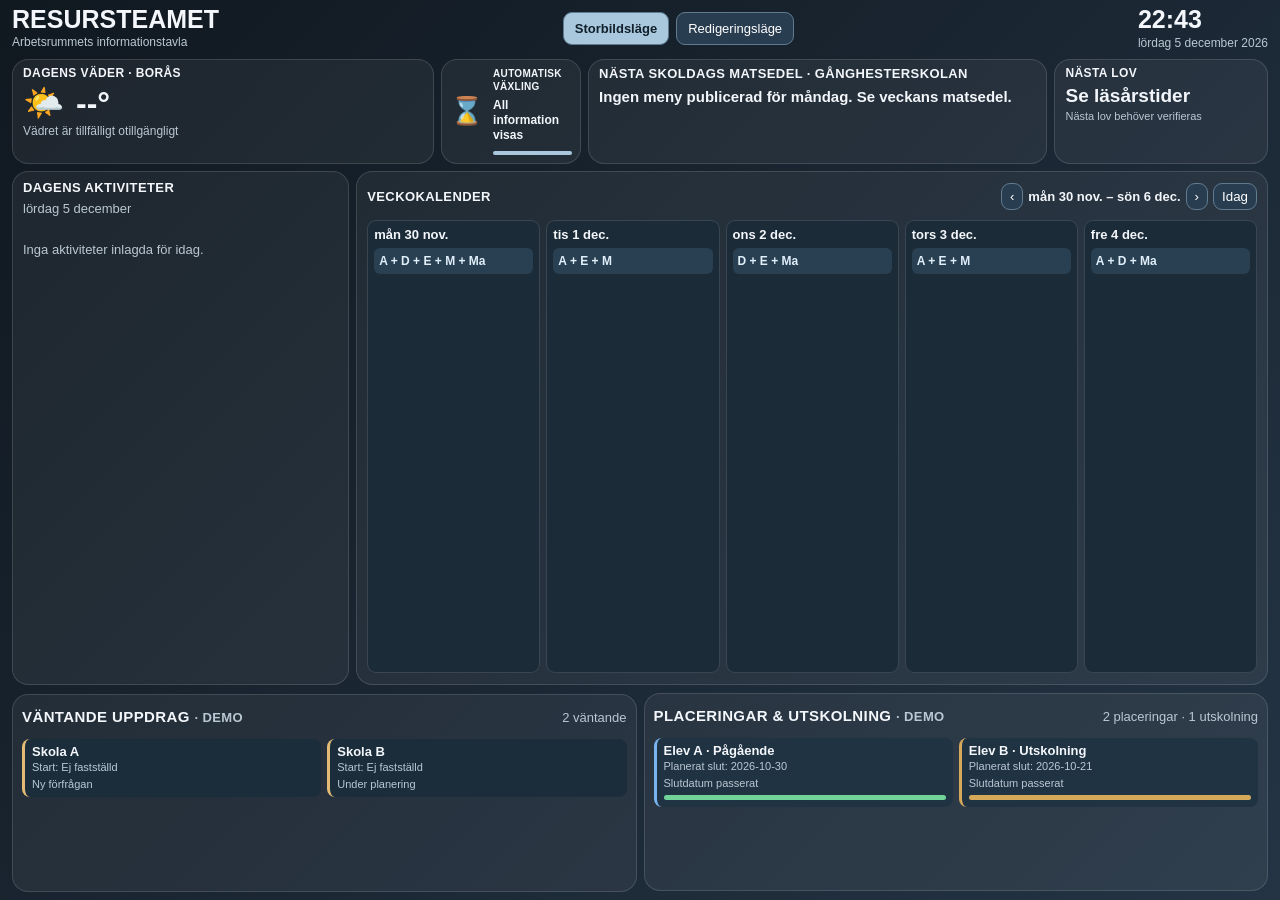
==== commit b97e4c7b: "Lyft de två nedre dashboardrutorna 6 pixlar" ====
--- a/index.html
+++ b/index.html
@@ -176,6 +176,11 @@
  body.display-view .workload-row .pending-list,
  body.display-view .workload-row .placement-list{max-height:none!important;overflow:hidden}
 }
+
+/* Finjustering: lyft båda nedre informationsrutorna sex pixlar. */
+@media(min-width:1000px){
+ body.display-view .workload-row{transform:translateY(-6px)}
+}
 </style></head><body class="display-view"><main>
 <header><div><h1>RESURSTEAMET</h1><div class="muted">Arbetsrummets informationstavla</div></div><div class="mode-controls"><button type="button" id="display-mode" aria-pressed="true">Storbildsläge</button><button type="button" id="edit-mode" aria-pressed="false">Redigeringsläge</button></div><div><div class="clock" id="clock">--:--</div><div id="date" class="muted"></div></div></header>
 <div class="grid summary-grid top-overview"><section class="card"><h2>DAGENS VÄDER · BORÅS</h2><div class="weather-primary"><span id="weather-icon" role="img" aria-label="Väder">🌤️</span><div class="temp" id="temp">--°</div></div><div id="weather" class="muted">Hämtar aktuellt väder …</div></section><section class="card rotation-indicator" aria-label="Automatisk växling"><div class="hourglass" aria-hidden="true">⌛</div><div class="rotation-copy"><strong>AUTOMATISK VÄXLING</strong><div id="rotation-message">Kontrollerar vyer …</div><div class="rotation-track"><span id="rotation-progress"></span></div></div></section><section class="card lunch-card"><h2>DAGENS MATSEDEL · GÅNGHESTERSKOLAN</h2><div id="meal-date" class="muted"></div><div id="meal-content" class="meal-content">Hämtar matsedeln …</div><a class="link" href="https://menu.matildaplatform.com/meals/week/68d18b0e30b565aba61bf59e_boras-ganghesterskolan-kok" target="_blank" rel="noopener noreferrer">Veckans matsedel</a></section><section class="card"><h2>NÄSTA LOV</h2><div style="font-size:23px;font-weight:750" id="break">Höstlov</div><div class="muted" id="breakdate">26–30 oktober 2026 (preliminärt)</div><div id="break-count" class="break-count"></div><p class="muted">Kontrollera läsårstider mot Borås Stads officiella uppgifter.</p></section></div>
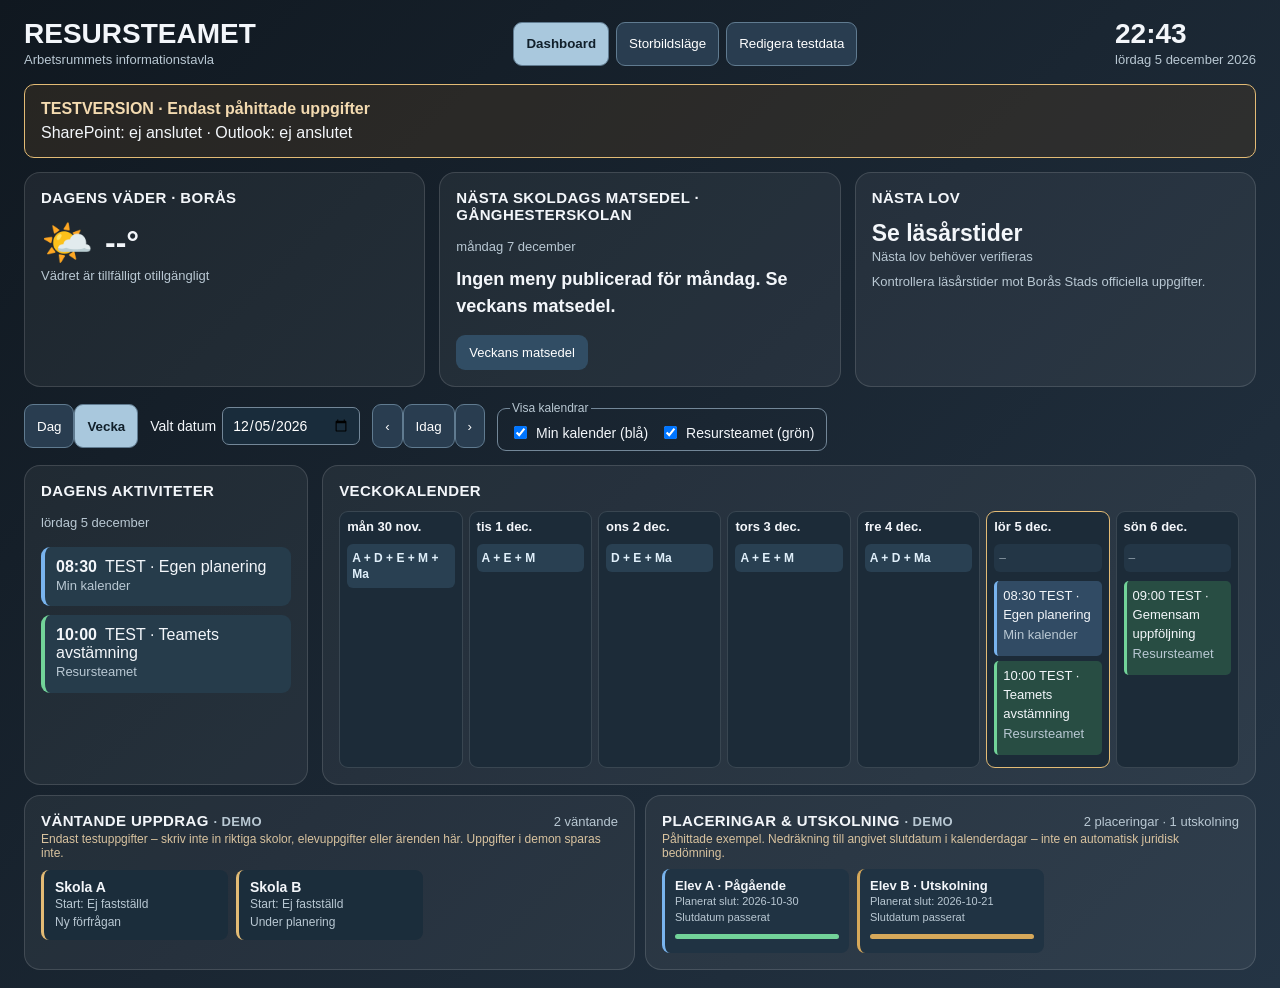
==== commit d449919b: "Lägg till responsiv dagsvy, kalenderfilter och isolerad testlagring" ====
--- a/index.html
+++ b/index.html
@@ -181,20 +181,27 @@
 @media(min-width:1000px){
  body.display-view .workload-row{transform:translateY(-6px)}
 }
-</style></head><body class="display-view"><main>
-<header><div><h1>RESURSTEAMET</h1><div class="muted">Arbetsrummets informationstavla</div></div><div class="mode-controls"><button type="button" id="display-mode" aria-pressed="true">Storbildsläge</button><button type="button" id="edit-mode" aria-pressed="false">Redigeringsläge</button></div><div><div class="clock" id="clock">--:--</div><div id="date" class="muted"></div></div></header>
-<div class="grid summary-grid top-overview"><section class="card"><h2>DAGENS VÄDER · BORÅS</h2><div class="weather-primary"><span id="weather-icon" role="img" aria-label="Väder">🌤️</span><div class="temp" id="temp">--°</div></div><div id="weather" class="muted">Hämtar aktuellt väder …</div></section><section class="card rotation-indicator" aria-label="Automatisk växling"><div class="hourglass" aria-hidden="true">⌛</div><div class="rotation-copy"><strong>AUTOMATISK VÄXLING</strong><div id="rotation-message">Kontrollerar vyer …</div><div class="rotation-track"><span id="rotation-progress"></span></div></div></section><section class="card lunch-card"><h2>DAGENS MATSEDEL · GÅNGHESTERSKOLAN</h2><div id="meal-date" class="muted"></div><div id="meal-content" class="meal-content">Hämtar matsedeln …</div><a class="link" href="https://menu.matildaplatform.com/meals/week/68d18b0e30b565aba61bf59e_boras-ganghesterskolan-kok" target="_blank" rel="noopener noreferrer">Veckans matsedel</a></section><section class="card"><h2>NÄSTA LOV</h2><div style="font-size:23px;font-weight:750" id="break">Höstlov</div><div class="muted" id="breakdate">26–30 oktober 2026 (preliminärt)</div><div id="break-count" class="break-count"></div><p class="muted">Kontrollera läsårstider mot Borås Stads officiella uppgifter.</p></section></div>
-<div class="calendar-layout"><section class="card"><h2>DAGENS AKTIVITETER</h2><div class="muted" id="today-label"></div><div id="today-events" style="margin-top:14px" aria-live="polite"></div></section><section class="card"><div class="week-head"><h2 style="margin:0">VECKOKALENDER</h2><div><button id="prev-week" aria-label="Föregående vecka">‹</button> <strong id="week-range" style="font-size:13px"></strong> <button id="next-week" aria-label="Nästa vecka">›</button> <button id="current-week">Idag</button></div></div><div class="week-grid" id="week-grid"></div></section></div>
+</style><link rel="stylesheet" href="dashboard.css"></head><body class="dashboard-view"><main>
+<header><div><h1>RESURSTEAMET</h1><div class="muted">Arbetsrummets informationstavla</div></div><div class="mode-controls"><button type="button" id="dashboard-mode" aria-pressed="true">Dashboard</button><button type="button" id="display-mode" aria-pressed="false">Storbildsläge</button><button type="button" id="edit-mode" aria-pressed="false">Redigera testdata</button></div><div><div class="clock" id="clock">--:--</div><div id="date" class="muted"></div></div></header>
+<aside class="demo-banner dashboard-only"><strong>TESTVERSION · Endast påhittade uppgifter</strong><span id="connection-status">SharePoint: ej anslutet · Outlook: ej anslutet</span><div id="demo-feedback" role="status"></div></aside><div class="grid summary-grid top-overview"><section class="card"><h2>DAGENS VÄDER · BORÅS</h2><div class="weather-primary"><span id="weather-icon" role="img" aria-label="Väder">🌤️</span><div class="temp" id="temp">--°</div></div><div id="weather" class="muted">Hämtar aktuellt väder …</div></section><section class="card rotation-indicator" aria-label="Automatisk växling"><div class="hourglass" aria-hidden="true">⌛</div><div class="rotation-copy"><strong>AUTOMATISK VÄXLING</strong><div id="rotation-message">Kontrollerar vyer …</div><div class="rotation-track"><span id="rotation-progress"></span></div></div></section><section class="card lunch-card"><h2>DAGENS MATSEDEL · GÅNGHESTERSKOLAN</h2><div id="meal-date" class="muted"></div><div id="meal-content" class="meal-content">Hämtar matsedeln …</div><a class="link" href="https://menu.matildaplatform.com/meals/week/68d18b0e30b565aba61bf59e_boras-ganghesterskolan-kok" target="_blank" rel="noopener noreferrer">Veckans matsedel</a></section><section class="card"><h2>NÄSTA LOV</h2><div style="font-size:23px;font-weight:750" id="break">Höstlov</div><div class="muted" id="breakdate">26–30 oktober 2026 (preliminärt)</div><div id="break-count" class="break-count"></div><p class="muted">Kontrollera läsårstider mot Borås Stads officiella uppgifter.</p></section></div>
+<nav class="calendar-tools dashboard-only" aria-label="Kalendervy">
+<div><button type="button" id="day-view" aria-pressed="false">Dag</button><button type="button" id="week-view" aria-pressed="true">Vecka</button></div>
+<label>Valt datum <input id="calendar-date" type="date" required></label>
+<div><button type="button" id="nav-prev" aria-label="Föregående period">‹</button><button type="button" id="nav-today">Idag</button><button type="button" id="nav-next" aria-label="Nästa period">›</button></div>
+<fieldset><legend>Visa kalendrar</legend><label><input id="filter-work" type="checkbox" checked>Min kalender (blå)</label><label><input id="filter-team" type="checkbox" checked>Resursteamet (grön)</label></fieldset>
+</nav><div class="calendar-layout"><section class="card"><h2 id="day-heading">DAGENS AKTIVITETER</h2><div class="muted" id="today-label"></div><div id="today-events" style="margin-top:14px" aria-live="polite"></div></section><section class="card" id="week-panel"><div class="week-head"><h2 style="margin:0">VECKOKALENDER</h2><div class="tv-only"><button id="prev-week" aria-label="Föregående vecka">‹</button> <strong id="week-range" style="font-size:13px"></strong> <button id="next-week" aria-label="Nästa vecka">›</button> <button id="current-week">Idag</button></div></div><div class="week-grid" id="week-grid"></div></section></div>
 <div class="workload-row"><section class="card pending-panel"><div class="week-head"><h2 style="margin:0">VÄNTANDE UPPDRAG <span class="muted">· DEMO</span></h2><span class="muted" id="pending-count"></span></div><div class="small-note">Endast testuppgifter – skriv inte in riktiga skolor, elevuppgifter eller ärenden här. Uppgifter i demon sparas inte.</div><div id="pending-list" class="pending-list"></div></section>
 <section class="card placement-panel"><div class="week-head"><h2 style="margin:0">PLACERINGAR & UTSKOLNING <span class="muted">· DEMO</span></h2><span id="placement-count" class="muted"></span></div><div class="small-note">Påhittade exempel. Nedräkning till angivet slutdatum i kalenderdagar – inte en automatisk juridisk bedömning.</div><div class="placement-list" id="placement-list"></div></section></div>
-<section class="card editor-only stress-panel"><h2>BELASTNINGSTEST · FULL BELÄGGNING</h2><p class="small-note">Lägg till påhittade testposter för att se hur 40-tums-TV:n hanterar 6 möten, 8 väntande uppdrag och 8 placeringar. Testet sparar inga uppgifter och ändrar inte dina riktiga kalenderaktiviteter.</p><div class="pills"><button type="button" id="stress-enable">Starta belastningstest</button><button type="button" id="stress-disable" disabled>Stäng av testet</button><span class="muted" id="stress-status" role="status">Testet är avstängt.</span></div></section><section class="card editor-only placement-editor"><h2>REGISTRERA TESTPLACERING</h2><p class="small-note">Använd bara fiktiva koder. Informationen sparas inte och försvinner när sidan laddas om.</p><form id="placement-form" class="placement-form"><label>Exempelkod<input id="placement-code" required maxlength="12" placeholder="Elev A"></label><label>Startdatum<input id="placement-start" type="date" required></label><label>Beslutat slutdatum<input id="placement-end" type="date" required></label><label>Fas<select id="placement-phase"><option value="Pågående">Pågående</option><option value="Utskolning">Utskolning</option></select></label><button type="submit">Lägg till testplacering</button></form><div class="muted" id="placement-feedback" role="status"></div></section><section class="card editor-only demo-initials-editor"><h2>VECKANS ELEVKODER · DEMO</h2><p class="small-note">Använd endast påhittade bokstavskoder här. Den offentliga demonstrationen lagrar inga verkliga elevscheman. Ändringarna gäller bara tills sidan laddas om.</p><div class="demo-initials-grid" id="demo-initials-form"></div><button type="button" id="reset-demo-initials">Återställ exempel</button></section><section class="card editor-only pending-editor"><h2>REGISTRERA TESTUPPDRAG</h2><form id="pending-form" class="pending-form"><label>Skola (fiktiv)<input id="pending-school" required maxlength="48" placeholder="Exempel: Skola A"></label><label>Preliminär start<input id="pending-start" type="date"></label><label>Status<select id="pending-status"><option>Ny förfrågan</option><option>Inväntar beslut</option><option>Under planering</option><option>Klar för start</option></select></label><button type="submit">Lägg till testuppdrag</button></form><div class="muted" id="pending-feedback" role="status"></div></section><section class="card editor-only" style="margin-top:14px"><h2 id="form-heading">LÄGG TILL AKTIVITET</h2><div class="small-note">Endast icke-känslig information. Aktiviteterna lagras i denna webbläsare på den här datorn, inte i GitHub eller Outlook. De är synliga och redigerbara för den som använder datorn och kan försvinna om webbläsardata rensas.</div><form id="entry-form" class="entry-form"><label>Datum<input id="entry-date" type="date" required></label><label>Tid<input id="entry-time" type="time" required></label><label>Kalender<select id="entry-source"><option value="work">Min kalender (blå)</option><option value="team">Resursteamet (grön)</option></select></label><label class="wide">Aktivitet<input id="entry-title" type="text" maxlength="90" placeholder="T.ex. Arbetsplatsträff" required></label><button type="submit" id="save-event">Lägg till</button><button type="button" id="cancel-edit" hidden>Avbryt redigering</button></form><div class="muted" id="save-feedback" role="status" style="margin-top:9px"></div></section><section class="card editor-only" style="margin-top:14px"><h2>SÄKERHETSKOPIA AV KALENDERN</h2><p class="muted">Spara en kopia som en JSON-fil på datorn. Filen innehåller aktiviteternas datum, tid och text och ska hanteras varsamt. Använd bara icke-känsliga aktiviteter. Import lägger till aktiviteter som saknas och ersätter inte befintliga.</p><div class="pills"><button id="export-events" type="button">Spara säkerhetskopia</button><label class="backup-label">Läs in säkerhetskopia <input type="file" id="import-events" accept=".json,application/json" aria-label="Välj säkerhetskopia i JSON-format"></label></div><div class="muted" id="backup-feedback" role="status" style="margin-top:10px"></div></section><div class="grid footer-grid editor-only"><section class="card"><h2>ANSLUTNINGAR</h2><p class="muted">Outlook är inte anslutet. Endast icke-känsliga aktiviteter som läggs in här visas i kalendern.</p></section><section class="card"><h2>SNABBLÄNKAR</h2><a class="link" href="https://outlook.boras.se/owa/" target="_blank" rel="noopener noreferrer">Öppna Outlook</a></section></div><p class="muted editor-only">Resursteamet · Kalenderaktiviteter lagras endast i den här webbläsaren.</p>
-</main><script>
+<section class="card editor-only stress-panel"><h2>TESTDATA & BELASTNINGSTEST</h2><button type="button" id="reset-demo">Återställ testdata</button><p class="small-note">Lägg till påhittade testposter för att se hur 40-tums-TV:n hanterar 6 möten, 8 väntande uppdrag och 8 placeringar. Testet sparar inga uppgifter och ändrar inte dina riktiga kalenderaktiviteter.</p><div class="pills"><button type="button" id="stress-enable">Starta belastningstest</button><button type="button" id="stress-disable" disabled>Stäng av testet</button><span class="muted" id="stress-status" role="status">Testet är avstängt.</span></div></section><section class="card editor-only placement-editor"><h2>REGISTRERA TESTPLACERING</h2><p class="small-note">Använd bara fiktiva koder. Informationen sparas inte och försvinner när sidan laddas om.</p><form id="placement-form" class="placement-form"><label>Exempelkod<input id="placement-code" required maxlength="12" placeholder="Elev A"></label><label>Startdatum<input id="placement-start" type="date" required></label><label>Beslutat slutdatum<input id="placement-end" type="date" required></label><label>Fas<select id="placement-phase"><option value="Pågående">Pågående</option><option value="Utskolning">Utskolning</option></select></label><button type="submit">Lägg till testplacering</button></form><div class="muted" id="placement-feedback" role="status"></div></section><section class="card editor-only demo-initials-editor"><h2>VECKANS ELEVKODER · DEMO</h2><p class="small-note">Använd endast påhittade bokstavskoder här. Den offentliga demonstrationen lagrar inga verkliga elevscheman. Ändringarna gäller bara tills sidan laddas om.</p><div class="demo-initials-grid" id="demo-initials-form"></div><button type="button" id="reset-demo-initials">Återställ exempel</button></section><section class="card editor-only pending-editor"><h2>REGISTRERA TESTUPPDRAG</h2><form id="pending-form" class="pending-form"><label>Skola (fiktiv)<input id="pending-school" required maxlength="48" placeholder="Exempel: Skola A"></label><label>Preliminär start<input id="pending-start" type="date"></label><label>Status<select id="pending-status"><option>Ny förfrågan</option><option>Inväntar beslut</option><option>Under planering</option><option>Klar för start</option></select></label><button type="submit">Lägg till testuppdrag</button></form><div class="muted" id="pending-feedback" role="status"></div></section><section class="card editor-only" style="margin-top:14px"><h2 id="form-heading">LÄGG TILL AKTIVITET</h2><div class="small-note">Endast icke-känslig information. Använd endast påhittade testaktiviteter. Testaktiviteterna lagras i denna webbläsare på den här datorn, inte i GitHub eller Outlook. De är synliga och redigerbara för den som använder datorn och kan försvinna om webbläsardata rensas.</div><form id="entry-form" class="entry-form"><label>Datum<input id="entry-date" type="date" required></label><label>Tid<input id="entry-time" type="time" required></label><label>Kalender<select id="entry-source"><option value="work">Min kalender (blå)</option><option value="team">Resursteamet (grön)</option></select></label><label class="wide">Aktivitet<input id="entry-title" type="text" maxlength="90" placeholder="T.ex. Arbetsplatsträff" required></label><button type="submit" id="save-event">Lägg till</button><button type="button" id="cancel-edit" hidden>Avbryt redigering</button></form><div class="muted" id="save-feedback" role="status" style="margin-top:9px"></div></section><section class="card editor-only" style="margin-top:14px"><h2>SÄKERHETSKOPIA AV KALENDERN</h2><p class="muted">Spara en kopia som en JSON-fil på datorn. Filen innehåller aktiviteternas datum, tid och text och ska hanteras varsamt. Använd bara icke-känsliga aktiviteter. Import lägger till aktiviteter som saknas och ersätter inte befintliga.</p><div class="pills"><button id="export-events" type="button">Spara säkerhetskopia</button><label class="backup-label">Läs in säkerhetskopia <input type="file" id="import-events" accept=".json,application/json" aria-label="Välj säkerhetskopia i JSON-format"></label></div><div class="muted" id="backup-feedback" role="status" style="margin-top:10px"></div></section><div class="grid footer-grid editor-only"><section class="card"><h2>ANSLUTNINGAR</h2><p class="muted">Outlook är inte anslutet. Endast icke-känsliga aktiviteter som läggs in här visas i kalendern.</p></section><section class="card"><h2>SNABBLÄNKAR</h2><a class="link" href="https://outlook.boras.se/owa/" target="_blank" rel="noopener noreferrer">Öppna Outlook</a></section></div><p class="muted editor-only">Resursteamet · Kalenderaktiviteter lagras endast i den här webbläsaren.</p>
+</main><script src="dashboard.js"></script><script>
 function updateTime(){const d=new Date();document.getElementById('clock').textContent=d.toLocaleTimeString('sv-SE',{hour:'2-digit',minute:'2-digit'});document.getElementById('date').textContent=d.toLocaleDateString('sv-SE',{weekday:'long',day:'numeric',month:'long',year:'numeric'});}updateTime();setInterval(updateTime,30000);
 
 function updateBreakCount(){const today=new Date();today.setHours(0,0,0,0);const start=new Date(2026,9,26);const diff=Math.ceil((start-today)/86400000);document.getElementById('break-count').textContent=diff>0?diff+' dagar kvar till lov':diff===0?'Lovet börjar idag':today<=new Date(2026,9,30)?'Höstlov pågår':'';}updateBreakCount();setInterval(updateBreakCount,60*60*1000);if(new Date()>new Date('2026-10-30T23:59:59')){document.getElementById('break').textContent='Se läsårstider';document.getElementById('breakdate').textContent='Nästa lov behöver verifieras';}
-(async()=>{try{const r=await fetch('https://api.open-meteo.com/v1/forecast?latitude=57.7210&longitude=12.9401&current=temperature_2m,wind_speed_10m,weather_code&timezone=Europe%2FStockholm');if(!r.ok)throw Error('Väder saknas');const j=await r.json();const c=j.current;if(typeof c?.temperature_2m!=='number')throw Error('Inget värde');document.getElementById('temp').textContent=Math.round(c.temperature_2m)+'°';const code=c.weather_code;const icon=code===0?'☀️':code===1||code===2?'🌤️':code===3?'☁️':code===45||code===48?'🌫️':code>=51&&code<=67?'🌧️':code>=71&&code<=77?'❄️':code>=80&&code<=82?'🌦️':code>=85&&code<=86?'🌨️':code>=95?'⛈️':'🌤️';const iconEl=document.getElementById('weather-icon');iconEl.textContent=icon;iconEl.setAttribute('aria-label','Aktuellt väder');document.getElementById('weather').textContent='Vind: '+Math.round(c.wind_speed_10m||0)+' km/h';}catch(e){document.getElementById('weather').textContent='Vädret är tillfälligt otillgängligt';}})();
-
-const storeKey='resursteamet_public_calendar_v1';let events=[];try{const saved=JSON.parse(localStorage.getItem(storeKey)||'[]');if(Array.isArray(saved))events=saved.filter(e=>e&&typeof e.id==='string'&&/^\d{4}-\d{2}-\d{2}$/.test(e.date)&&/^\d{2}:\d{2}$/.test(e.time)&&['work','team'].includes(e.source)&&typeof e.title==='string').slice(0,500);}catch(e){}
+(async()=>{try{const r=await fetch('https://api.open-meteo.com/v1/forecast?latitude=57.7210&longitude=12.9401&current=temperature_2m,wind_speed_10m,weather_code&timezone=Europe%2FStockholm',{signal:AbortSignal.timeout(10000)});if(!r.ok)throw Error('Väder saknas');const j=await r.json();const c=j.current;if(typeof c?.temperature_2m!=='number')throw Error('Inget värde');document.getElementById('temp').textContent=Math.round(c.temperature_2m)+'°';const code=c.weather_code;const icon=code===0?'☀️':code===1||code===2?'🌤️':code===3?'☁️':code===45||code===48?'🌫️':code>=51&&code<=67?'🌧️':code>=71&&code<=77?'❄️':code>=80&&code<=82?'🌦️':code>=85&&code<=86?'🌨️':code>=95?'⛈️':'🌤️';const iconEl=document.getElementById('weather-icon');iconEl.textContent=icon;iconEl.setAttribute('aria-label','Aktuellt väder');document.getElementById('weather').textContent='Vind: '+Math.round(c.wind_speed_10m||0)+' km/h';}catch(e){document.getElementById('weather').textContent='Vädret är tillfälligt otillgängligt';}})();
+
+const storeKey='resursteamet_demo_calendar_v1';
+let events=Dashboard.seedEvents(new Date());
+try{const raw=localStorage.getItem(storeKey);if(raw!==null)events=Dashboard.readEvents(raw);}catch(e){document.getElementById('demo-feedback').textContent='Sparad testkalender var ogiltig eller otillgänglig. Påhittade exempel visas.';}
 // Demo only: invented codes, deliberately not persisted.
 const demoDefaults=['A + D + E + M + Ma','A + E + M','D + E + Ma','A + E + M','A + D + Ma','',''];
 let demoInitials=demoDefaults.slice();
@@ -202,27 +209,47 @@
 function buildDemoInitials(){const root=document.getElementById('demo-initials-form');root.replaceChildren();demoDays.forEach((day,i)=>{const label=document.createElement('label');label.textContent=day;const input=document.createElement('input');input.type='text';input.maxLength=60;input.value=demoInitials[i];input.setAttribute('aria-label','Exempelkoder för '+day);input.addEventListener('input',()=>{demoInitials[i]=input.value.slice(0,60);renderCalendar();});label.append(input);root.append(label);});}
 document.getElementById('reset-demo-initials').addEventListener('click',()=>{demoInitials=demoDefaults.slice();buildDemoInitials();renderCalendar();});
 buildDemoInitials();
-const dateKey=d=>[d.getFullYear(),String(d.getMonth()+1).padStart(2,'0'),String(d.getDate()).padStart(2,'0')].join('-');
+const dateKey=Dashboard.dateKey;
 const dayFormat=d=>d.toLocaleDateString('sv-SE',{weekday:'short',day:'numeric',month:'short'});
-const monday=d=>{const x=new Date(d.getFullYear(),d.getMonth(),d.getDate());x.setDate(x.getDate()-(x.getDay()+6)%7);return x;};
+const monday=d=>{const x=Dashboard.localDay(dateKey(d));x.setDate(x.getDate()-(x.getDay()+6)%7);return x;};
+let selectedDate=Dashboard.localDay(dateKey(new Date()));
+let calendarView=matchMedia('(max-width:680px)').matches?'day':'week';
+const sourceFilters={work:true,team:true};
 let editingId=null;
 function startEditing(e){editingId=e.id;document.getElementById('entry-date').value=e.date;document.getElementById('entry-time').value=e.time;document.getElementById('entry-source').value=e.source;document.getElementById('entry-title').value=e.title;document.getElementById('form-heading').textContent='REDIGERA AKTIVITET';document.getElementById('save-event').textContent='Spara ändringar';document.getElementById('cancel-edit').hidden=false;document.getElementById('entry-form').scrollIntoView({behavior:'smooth',block:'center'});document.getElementById('entry-title').focus();}
 function stopEditing(){editingId=null;document.getElementById('form-heading').textContent='LÄGG TILL AKTIVITET';document.getElementById('save-event').textContent='Lägg till';document.getElementById('cancel-edit').hidden=true;document.getElementById('entry-form').reset();document.getElementById('entry-date').value=dateKey(new Date());}
 document.getElementById('cancel-edit').addEventListener('click',stopEditing);
-let offset=0;let stressEvents=[];const sorted=()=>events.concat(stressEvents).sort((a,b)=>(a.date+a.time).localeCompare(b.date+b.time));
+let stressEvents=[];const sorted=()=>events.concat(stressEvents).filter(e=>sourceFilters[e.source]).sort((a,b)=>(a.date+a.time).localeCompare(b.date+b.time));
 function renderCalendar(){
- const now=new Date(),today=dateKey(now),start=monday(now);start.setDate(start.getDate()+offset*7);
- document.getElementById('today-label').textContent=now.toLocaleDateString('sv-SE',{weekday:'long',day:'numeric',month:'long'});
+ const now=new Date(),today=dateKey(now),start=monday(selectedDate),selected=dateKey(selectedDate);
+ const isTV=document.body.classList.contains('display-view');
+ document.getElementById('calendar-date').value=selected;
+ document.getElementById('week-panel').hidden=!isTV&&calendarView==='day';
+ document.getElementById('day-view').setAttribute('aria-pressed',String(calendarView==='day'));
+ document.getElementById('week-view').setAttribute('aria-pressed',String(calendarView==='week'));
+ document.getElementById('day-heading').textContent=selected===today?'DAGENS AKTIVITETER':'VALD DAGS AKTIVITETER';
+ document.getElementById('today-label').textContent=selectedDate.toLocaleDateString('sv-SE',{weekday:'long',day:'numeric',month:'long'});
  const todayBox=document.getElementById('today-events');todayBox.replaceChildren();
- const todays=sorted().filter(e=>e.date===today);if(!todays.length){const p=document.createElement('p');p.className='muted';p.textContent='Inga aktiviteter inlagda för idag.';todayBox.append(p);}
+ const todays=sorted().filter(e=>e.date===selected);if(!todays.length){const p=document.createElement('p');p.className='muted';p.textContent='Inga testaktiviteter för vald dag och valda kalendrar.';todayBox.append(p);}
  for(const e of todays){const item=document.createElement('div');item.className='activity '+(e.source==='team'?'team':'');const line=document.createElement('div');const time=document.createElement('span');time.className='event-time';time.textContent=e.time;const title=document.createElement('span');title.textContent=e.title;line.append(time,title);const sub=document.createElement('div');sub.className='muted';sub.textContent=e.source==='team'?'Resursteamet':'Min kalender';item.append(line,sub);const edit=document.createElement('button');edit.type='button';edit.className='tiny editor-action';edit.style.marginTop='7px';edit.textContent='Redigera';edit.addEventListener('click',()=>startEditing(e));if(!e.demoStress)item.append(edit);todayBox.append(item);}
  const end=new Date(start);end.setDate(end.getDate()+6);document.getElementById('week-range').textContent=dayFormat(start)+' – '+dayFormat(end);
- const grid=document.getElementById('week-grid');grid.replaceChildren();for(let i=0;i<(document.body.classList.contains('display-view')?5:7);i++){const d=new Date(start);d.setDate(d.getDate()+i);const key=dateKey(d);const cell=document.createElement('div');cell.className='day'+(key===today?' today':'');const head=document.createElement('div');head.className='day-title';head.textContent=dayFormat(d);cell.append(head);const initial=document.createElement('div');initial.className='day-initials'+(demoInitials[i]?'':' day-initials-empty');initial.textContent=demoInitials[i]||'–';initial.title='Påhittade elevkoder – demo';cell.append(initial);const found=sorted().filter(e=>e.date===key);for(const e of found){const pill=document.createElement('div');pill.className='week-event '+(e.source==='team'?'team':'');const title=document.createElement('div');title.textContent=e.time+' '+e.title;const actions=document.createElement('div');actions.className='event-actions';const del=document.createElement('button');del.type='button';del.className='tiny editor-action';del.textContent='Ta bort';del.setAttribute('aria-label','Ta bort '+e.title);del.addEventListener('click',()=>{if(!confirm('Ta bort aktiviteten?'))return;events=events.filter(x=>x.id!==e.id);if(editingId===e.id)stopEditing();save();});const edit=document.createElement('button');edit.type='button';edit.className='tiny editor-action';edit.textContent='Redigera';edit.addEventListener('click',()=>startEditing(e));if(!e.demoStress)actions.append(edit,del);pill.append(title,actions);cell.append(pill);}grid.append(cell);}
+ const grid=document.getElementById('week-grid');grid.replaceChildren();for(let i=0;i<(document.body.classList.contains('display-view')?5:7);i++){const d=new Date(start);d.setDate(d.getDate()+i);const key=dateKey(d);const cell=document.createElement('div');cell.className='day'+(key===today?' today':'');const head=document.createElement('div');head.className='day-title';head.textContent=dayFormat(d);cell.append(head);const initial=document.createElement('div');initial.className='day-initials'+(demoInitials[i]?'':' day-initials-empty');initial.textContent=demoInitials[i]||'–';initial.title='Påhittade elevkoder – demo';cell.append(initial);const found=sorted().filter(e=>e.date===key);for(const e of found){const pill=document.createElement('div');pill.className='week-event '+(e.source==='team'?'team':'');const title=document.createElement('div');title.textContent=e.time+' '+e.title;const source=document.createElement('div');source.className='muted';source.textContent=e.source==='team'?'Resursteamet':'Min kalender';title.append(source);const actions=document.createElement('div');actions.className='event-actions';const del=document.createElement('button');del.type='button';del.className='tiny editor-action';del.textContent='Ta bort';del.setAttribute('aria-label','Ta bort '+e.title);del.addEventListener('click',()=>{if(!confirm('Ta bort aktiviteten?'))return;events=events.filter(x=>x.id!==e.id);if(editingId===e.id)stopEditing();save();});const edit=document.createElement('button');edit.type='button';edit.className='tiny editor-action';edit.textContent='Redigera';edit.addEventListener('click',()=>startEditing(e));if(!e.demoStress)actions.append(edit,del);pill.append(title,actions);cell.append(pill);}grid.append(cell);}
 }
 function save(){try{localStorage.setItem(storeKey,JSON.stringify(events));document.getElementById('save-feedback').textContent='Sparat i den här webbläsaren.';}catch(e){document.getElementById('save-feedback').textContent='Kunde inte spara lokalt. Kontrollera webbläsarens inställningar.';}renderCalendar();}
 document.getElementById('entry-date').value=dateKey(new Date());
-document.getElementById('entry-form').addEventListener('submit',e=>{e.preventDefault();const date=document.getElementById('entry-date').value,time=document.getElementById('entry-time').value,source=document.getElementById('entry-source').value,title=document.getElementById('entry-title').value.trim();if(!date||!time||!title||!['work','team'].includes(source))return;if(editingId){const existing=events.find(x=>x.id===editingId);if(existing){Object.assign(existing,{date,time,source,title});}else{document.getElementById('save-feedback').textContent='Aktiviteten finns inte längre.';stopEditing();return;}}else{events.push({id:String(Date.now())+'-'+Math.random().toString(36).slice(2),date,time,source,title});}stopEditing();const dt=new Date(date+'T12:00:00');const a=monday(new Date());offset=Math.round((monday(dt)-a)/604800000);save();});
-document.getElementById('prev-week').addEventListener('click',()=>{offset--;renderCalendar();});document.getElementById('next-week').addEventListener('click',()=>{offset++;renderCalendar();});document.getElementById('current-week').addEventListener('click',()=>{offset=0;renderCalendar();});renderCalendar();setInterval(renderCalendar,60000);
+document.getElementById('entry-form').addEventListener('submit',e=>{e.preventDefault();const date=document.getElementById('entry-date').value,time=document.getElementById('entry-time').value,source=document.getElementById('entry-source').value,title=document.getElementById('entry-title').value.trim();if(!Dashboard.isEvent({id:'new',date,time,source,title}))return;if(!editingId&&events.length>=500){document.getElementById('save-feedback').textContent='Max 500 testaktiviteter. Exportera eller ta bort innan du lägger till fler.';return;}if(editingId){const existing=events.find(x=>x.id===editingId);if(existing){Object.assign(existing,{date,time,source,title});}else{document.getElementById('save-feedback').textContent='Aktiviteten finns inte längre.';stopEditing();return;}}else{events.push({id:String(Date.now())+'-'+Math.random().toString(36).slice(2),date,time,source,title});}stopEditing();selectedDate=Dashboard.localDay(date);save();});
+function navigatePeriod(step){selectedDate=Dashboard.addDays(selectedDate,step*(calendarView==='day'?1:7));renderCalendar();}
+function selectToday(){selectedDate=Dashboard.localDay(dateKey(new Date()));renderCalendar();}
+document.getElementById('prev-week').addEventListener('click',()=>{selectedDate=Dashboard.addDays(selectedDate,-7);renderCalendar();});
+document.getElementById('next-week').addEventListener('click',()=>{selectedDate=Dashboard.addDays(selectedDate,7);renderCalendar();});
+document.getElementById('current-week').addEventListener('click',selectToday);
+document.getElementById('nav-prev').addEventListener('click',()=>navigatePeriod(-1));
+document.getElementById('nav-next').addEventListener('click',()=>navigatePeriod(1));
+document.getElementById('nav-today').addEventListener('click',selectToday);
+document.getElementById('calendar-date').addEventListener('change',e=>{if(Dashboard.isDate(e.target.value)){selectedDate=Dashboard.localDay(e.target.value);renderCalendar();}});
+for(const view of ['day','week'])document.getElementById(view+'-view').addEventListener('click',()=>{calendarView=view;renderCalendar();});
+for(const source of ['work','team'])document.getElementById('filter-'+source).addEventListener('change',e=>{sourceFilters[source]=e.target.checked;renderCalendar();});
+renderCalendar();setInterval(renderCalendar,60000);
 
 const backupFeedback=document.getElementById('backup-feedback');
 document.getElementById('export-events').addEventListener('click',()=>{
@@ -236,11 +263,7 @@
  try{
   if(file.size>1024*1024)throw Error('Filen är för stor (max 1 MB).');
   const parsed=JSON.parse(await file.text());
-  if(parsed?.format!=='resursteamet-calendar'||parsed?.version!==1||!Array.isArray(parsed.events))throw Error('Filen har inte rätt säkerhetskopieringsformat.');
-  if(parsed.events.length>500)throw Error('Säkerhetskopian innehåller för många aktiviteter.');
-  const valid=parsed.events.every(x=>x&&typeof x.id==='string'&&x.id.length<100&&typeof x.date==='string'&&/^\d{4}-\d{2}-\d{2}$/.test(x.date)&&typeof x.time==='string'&&/^\d{2}:\d{2}$/.test(x.time)&&['work','team'].includes(x.source)&&typeof x.title==='string'&&x.title.trim().length>0&&x.title.length<=90);
-  if(!valid)throw Error('Säkerhetskopian innehåller ogiltiga aktiviteter.');
-  const existing=new Set(events.map(x=>x.id));const additions=parsed.events.filter(x=>!existing.has(x.id));
+  const additions=Dashboard.importEvents(parsed,events);
   if(!additions.length){backupFeedback.textContent='Alla aktiviteter finns redan. Inget ändrades.';return;}
   if(events.length+additions.length>500)throw Error('Importen skulle överskrida gränsen på 500 aktiviteter.');
   if(!confirm('Lägg till '+additions.length+' aktiviteter från säkerhetskopian? Befintliga aktiviteter behålls.'))return;
@@ -250,10 +273,21 @@
  }catch(e){backupFeedback.textContent=e.message||'Det gick inte att läsa filen.';}finally{event.target.value='';}
 });
 
-const viewKey='resursteamet_view_mode_v1';
-function setMode(mode){const edit=mode==='edit';document.body.classList.toggle('display-view',!edit);document.body.classList.toggle('edit-view',edit);document.getElementById('display-mode').setAttribute('aria-pressed',String(!edit));document.getElementById('edit-mode').setAttribute('aria-pressed',String(edit));if(typeof renderCalendar==='function')renderCalendar();try{localStorage.setItem(viewKey,edit?'edit':'display');}catch(e){}}
-document.getElementById('display-mode').addEventListener('click',()=>setMode('display'));document.getElementById('edit-mode').addEventListener('click',()=>setMode('edit'));
-try{setMode(localStorage.getItem(viewKey)==='edit'?'edit':'display');}catch(e){setMode('display');}
+const viewKey='resursteamet_demo_view_mode_v1';
+function setMode(mode){
+ for(const name of ['display','edit','dashboard']){
+  document.body.classList.toggle(name+'-view',name===mode);
+  document.getElementById(name+'-mode').setAttribute('aria-pressed',String(name===mode));
+ }
+ renderCalendar();
+ try{localStorage.setItem(viewKey,mode);}catch(e){}
+}
+for(const mode of ['display','edit','dashboard'])document.getElementById(mode+'-mode').addEventListener('click',()=>setMode(mode));
+try{const saved=localStorage.getItem(viewKey);setMode(['display','edit','dashboard'].includes(saved)?saved:'dashboard');}catch(e){setMode('dashboard');}
+document.getElementById('reset-demo').addEventListener('click',()=>{
+ if(!confirm('Återställ endast testdata? Tidigare kalenderdata lämnas kvar.'))return;
+ try{localStorage.removeItem(storeKey);location.reload();}catch(e){document.getElementById('demo-feedback').textContent='Testdata kunde inte återställas i webbläsaren.';}
+});
 let latestMenuData={meals:[]};
 function renderMeal(data){
  const now=new Date(), target=new Date(now.getFullYear(),now.getMonth(),now.getDate());
@@ -273,7 +307,7 @@
  found.dishes.forEach(d=>{const row=document.createElement('div');row.textContent=String(d);meal.append(row);});
 }
 async function loadMeal(){
- try{const r=await fetch('menu.json?t='+Date.now(),{cache:'no-store'});if(!r.ok)throw Error('Saknas');const j=await r.json();latestMenuData=j;renderMeal(j);}
+ try{const r=await fetch('menu.json?t='+Date.now(),{cache:'no-store',signal:AbortSignal.timeout(10000)});if(!r.ok)throw Error('Saknas');const j=await r.json();latestMenuData=j;renderMeal(j);}
  catch(e){renderMeal(latestMenuData);}
 }
 loadMeal();setInterval(loadMeal,15*60*1000);setInterval(()=>renderMeal(latestMenuData),60*1000);
--- a/dashboard.css
+++ b/dashboard.css
@@ -0,0 +1,43 @@
+/* Dashboard overrides are scoped so the existing TV layout stays intact. */
+[hidden]{display:none!important}
+body:not(.display-view) main{max-width:1500px}
+.dashboard-view .editor-only,.dashboard-view .editor-action{display:none!important}
+.display-view .dashboard-only{display:none!important}
+body:not(.display-view) .tv-only{display:none!important}
+.demo-banner{margin:14px 0;padding:12px 16px;border:1px solid #e3bb75;border-radius:10px;background:#49382466;line-height:1.5}
+.demo-banner strong{display:block;color:#f3dab0}
+.calendar-tools{margin-top:14px;display:flex;align-items:center;gap:12px;flex-wrap:wrap}
+.calendar-tools fieldset{display:flex;gap:12px;flex-wrap:wrap;border:1px solid #738798;border-radius:9px;margin:0;padding:8px 12px}
+.calendar-tools legend{font-size:12px;color:#b9c8d3}
+.calendar-tools label{display:inline-flex;align-items:center;gap:6px;font-size:14px}
+.calendar-tools input[type=date]{padding:9px;background:#192c3b;color:white;border:1px solid #738798;border-radius:7px;font:inherit;min-width:0}
+body:not(.display-view) button{min-height:44px}
+body:not(.display-view) .week-event{font-size:13px;line-height:1.45}
+body:not(.display-view) .day-title{font-size:13px}
+body:not(.display-view) .calendar-layout:has(#week-panel[hidden]){grid-template-columns:1fr}
+:focus-visible{outline:3px solid #f2cc77;outline-offset:3px}
+body:not(.display-view) .summary-grid{grid-template-columns:repeat(3,minmax(0,1fr));align-items:stretch}
+body:not(.display-view) .summary-grid>.lunch-card{margin:0}
+body:not(.display-view) .week-grid{grid-template-columns:repeat(7,minmax(0,1fr))}
+body:not(.display-view) .calendar-layout{grid-template-columns:minmax(240px,.7fr) minmax(0,2.3fr)}
+body:not(.display-view) .calendar-layout>.card{min-width:0}
+body:not(.display-view) .day{min-height:160px}
+body:not(.display-view) .week-head .tv-only{display:none}
+.mode-controls button{white-space:normal}
+@media(max-width:1100px){
+ body:not(.display-view) .calendar-layout{grid-template-columns:1fr}
+ body:not(.display-view) .week-grid{grid-template-columns:repeat(4,minmax(0,1fr))}
+}
+@media(max-width:680px){
+ body:not(.display-view) .summary-grid,body:not(.display-view) .week-grid{grid-template-columns:1fr}
+ body:not(.display-view) .summary-grid .lunch-card{grid-column:auto}
+ body:not(.display-view) .day{min-height:0}
+ .calendar-tools{align-items:stretch;flex-direction:column}
+ .calendar-tools>div{display:flex;flex-wrap:wrap;gap:6px}
+ .calendar-tools input[type=date]{max-width:100%}
+ .calendar-tools fieldset{justify-content:space-between}
+ .backup-label{flex-wrap:wrap;max-width:100%}
+ .backup-label input{max-width:100%}
+ header>div{min-width:0}
+ .clock{font-size:24px}
+}
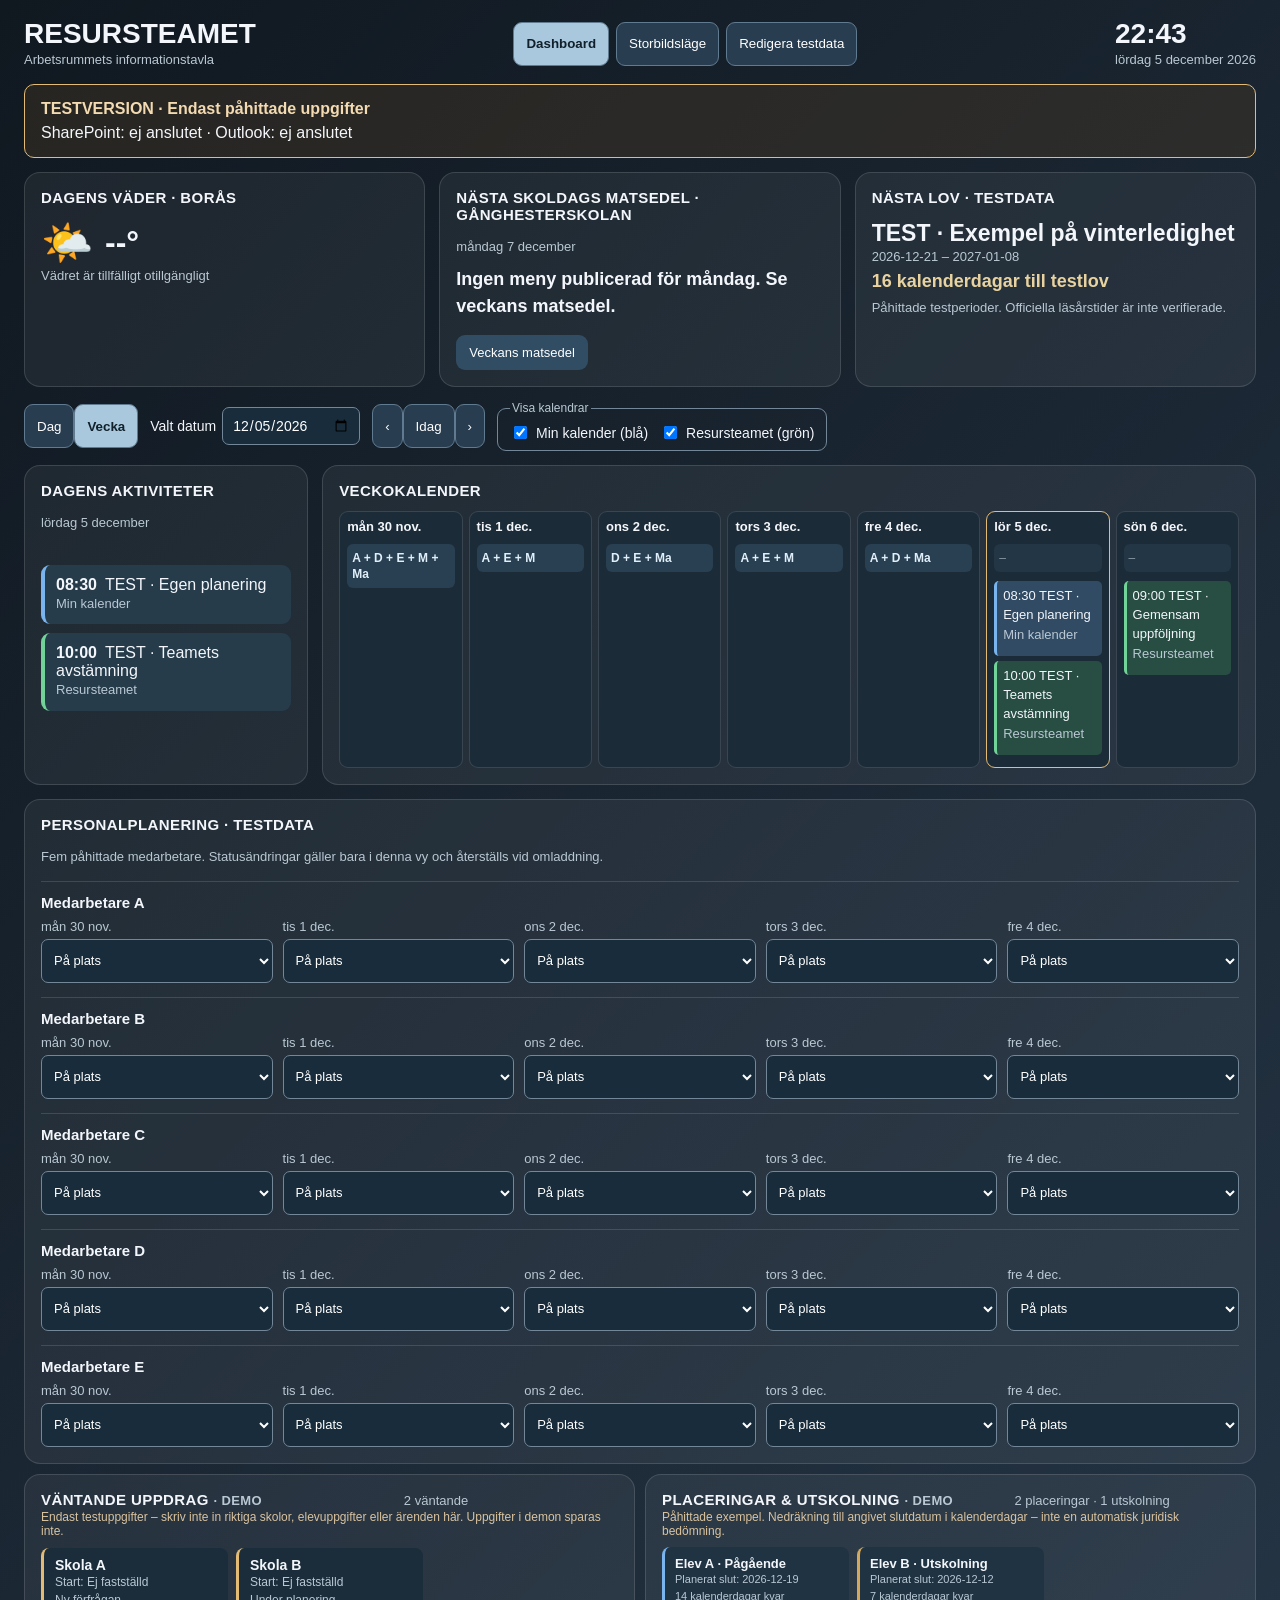
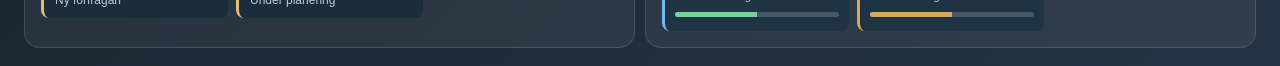
==== commit 6300ba23: "Lägg till fem personers testplanering, uppdragsstatus och konfigurerbara testlov" ====
--- a/index.html
+++ b/index.html
@@ -183,20 +183,32 @@
 }
 </style><link rel="stylesheet" href="dashboard.css"></head><body class="dashboard-view"><main>
 <header><div><h1>RESURSTEAMET</h1><div class="muted">Arbetsrummets informationstavla</div></div><div class="mode-controls"><button type="button" id="dashboard-mode" aria-pressed="true">Dashboard</button><button type="button" id="display-mode" aria-pressed="false">Storbildsläge</button><button type="button" id="edit-mode" aria-pressed="false">Redigera testdata</button></div><div><div class="clock" id="clock">--:--</div><div id="date" class="muted"></div></div></header>
-<aside class="demo-banner dashboard-only"><strong>TESTVERSION · Endast påhittade uppgifter</strong><span id="connection-status">SharePoint: ej anslutet · Outlook: ej anslutet</span><div id="demo-feedback" role="status"></div></aside><div class="grid summary-grid top-overview"><section class="card"><h2>DAGENS VÄDER · BORÅS</h2><div class="weather-primary"><span id="weather-icon" role="img" aria-label="Väder">🌤️</span><div class="temp" id="temp">--°</div></div><div id="weather" class="muted">Hämtar aktuellt väder …</div></section><section class="card rotation-indicator" aria-label="Automatisk växling"><div class="hourglass" aria-hidden="true">⌛</div><div class="rotation-copy"><strong>AUTOMATISK VÄXLING</strong><div id="rotation-message">Kontrollerar vyer …</div><div class="rotation-track"><span id="rotation-progress"></span></div></div></section><section class="card lunch-card"><h2>DAGENS MATSEDEL · GÅNGHESTERSKOLAN</h2><div id="meal-date" class="muted"></div><div id="meal-content" class="meal-content">Hämtar matsedeln …</div><a class="link" href="https://menu.matildaplatform.com/meals/week/68d18b0e30b565aba61bf59e_boras-ganghesterskolan-kok" target="_blank" rel="noopener noreferrer">Veckans matsedel</a></section><section class="card"><h2>NÄSTA LOV</h2><div style="font-size:23px;font-weight:750" id="break">Höstlov</div><div class="muted" id="breakdate">26–30 oktober 2026 (preliminärt)</div><div id="break-count" class="break-count"></div><p class="muted">Kontrollera läsårstider mot Borås Stads officiella uppgifter.</p></section></div>
+<aside class="demo-banner dashboard-only"><strong>TESTVERSION · Endast påhittade uppgifter</strong><span id="connection-status">SharePoint: ej anslutet · Outlook: ej anslutet</span><div id="demo-feedback" role="status"></div></aside><div class="grid summary-grid top-overview"><section class="card"><h2>DAGENS VÄDER · BORÅS</h2><div class="weather-primary"><span id="weather-icon" role="img" aria-label="Väder">🌤️</span><div class="temp" id="temp">--°</div></div><div id="weather" class="muted">Hämtar aktuellt väder …</div></section><section class="card rotation-indicator" aria-label="Automatisk växling"><div class="hourglass" aria-hidden="true">⌛</div><div class="rotation-copy"><strong>AUTOMATISK VÄXLING</strong><div id="rotation-message">Kontrollerar vyer …</div><div class="rotation-track"><span id="rotation-progress"></span></div></div></section><section class="card lunch-card"><h2>DAGENS MATSEDEL · GÅNGHESTERSKOLAN</h2><div id="meal-date" class="muted"></div><div id="meal-content" class="meal-content">Hämtar matsedeln …</div><a class="link" href="https://menu.matildaplatform.com/meals/week/68d18b0e30b565aba61bf59e_boras-ganghesterskolan-kok" target="_blank" rel="noopener noreferrer">Veckans matsedel</a></section><section class="card"><h2>NÄSTA LOV · TESTDATA</h2><div style="font-size:23px;font-weight:750" id="break">TESTLOV</div><div class="muted" id="breakdate">Hämtar exempelperioder …</div><div id="break-count" class="break-count"></div><p class="muted">Påhittade testperioder. Officiella läsårstider är inte verifierade.</p></section></div>
 <nav class="calendar-tools dashboard-only" aria-label="Kalendervy">
 <div><button type="button" id="day-view" aria-pressed="false">Dag</button><button type="button" id="week-view" aria-pressed="true">Vecka</button></div>
 <label>Valt datum <input id="calendar-date" type="date" required></label>
 <div><button type="button" id="nav-prev" aria-label="Föregående period">‹</button><button type="button" id="nav-today">Idag</button><button type="button" id="nav-next" aria-label="Nästa period">›</button></div>
 <fieldset><legend>Visa kalendrar</legend><label><input id="filter-work" type="checkbox" checked>Min kalender (blå)</label><label><input id="filter-team" type="checkbox" checked>Resursteamet (grön)</label></fieldset>
 </nav><div class="calendar-layout"><section class="card"><h2 id="day-heading">DAGENS AKTIVITETER</h2><div class="muted" id="today-label"></div><div id="today-events" style="margin-top:14px" aria-live="polite"></div></section><section class="card" id="week-panel"><div class="week-head"><h2 style="margin:0">VECKOKALENDER</h2><div class="tv-only"><button id="prev-week" aria-label="Föregående vecka">‹</button> <strong id="week-range" style="font-size:13px"></strong> <button id="next-week" aria-label="Nästa vecka">›</button> <button id="current-week">Idag</button></div></div><div class="week-grid" id="week-grid"></div></section></div>
-<div class="workload-row"><section class="card pending-panel"><div class="week-head"><h2 style="margin:0">VÄNTANDE UPPDRAG <span class="muted">· DEMO</span></h2><span class="muted" id="pending-count"></span></div><div class="small-note">Endast testuppgifter – skriv inte in riktiga skolor, elevuppgifter eller ärenden här. Uppgifter i demon sparas inte.</div><div id="pending-list" class="pending-list"></div></section>
+<section class="card staff-panel dashboard-only"><h2>PERSONALPLANERING · TESTDATA</h2><p class="muted">Fem påhittade medarbetare. Statusändringar gäller bara i denna vy och återställs vid omladdning.</p><div id="staff-planning"></div></section><div class="workload-row"><section class="card pending-panel"><div class="week-head"><h2 style="margin:0">VÄNTANDE UPPDRAG <span class="muted">· DEMO</span></h2><span class="muted" id="pending-count"></span></div><div class="small-note">Endast testuppgifter – skriv inte in riktiga skolor, elevuppgifter eller ärenden här. Uppgifter i demon sparas inte.</div><div id="pending-list" class="pending-list"></div></section>
 <section class="card placement-panel"><div class="week-head"><h2 style="margin:0">PLACERINGAR & UTSKOLNING <span class="muted">· DEMO</span></h2><span id="placement-count" class="muted"></span></div><div class="small-note">Påhittade exempel. Nedräkning till angivet slutdatum i kalenderdagar – inte en automatisk juridisk bedömning.</div><div class="placement-list" id="placement-list"></div></section></div>
 <section class="card editor-only stress-panel"><h2>TESTDATA & BELASTNINGSTEST</h2><button type="button" id="reset-demo">Återställ testdata</button><p class="small-note">Lägg till påhittade testposter för att se hur 40-tums-TV:n hanterar 6 möten, 8 väntande uppdrag och 8 placeringar. Testet sparar inga uppgifter och ändrar inte dina riktiga kalenderaktiviteter.</p><div class="pills"><button type="button" id="stress-enable">Starta belastningstest</button><button type="button" id="stress-disable" disabled>Stäng av testet</button><span class="muted" id="stress-status" role="status">Testet är avstängt.</span></div></section><section class="card editor-only placement-editor"><h2>REGISTRERA TESTPLACERING</h2><p class="small-note">Använd bara fiktiva koder. Informationen sparas inte och försvinner när sidan laddas om.</p><form id="placement-form" class="placement-form"><label>Exempelkod<input id="placement-code" required maxlength="12" placeholder="Elev A"></label><label>Startdatum<input id="placement-start" type="date" required></label><label>Beslutat slutdatum<input id="placement-end" type="date" required></label><label>Fas<select id="placement-phase"><option value="Pågående">Pågående</option><option value="Utskolning">Utskolning</option></select></label><button type="submit">Lägg till testplacering</button></form><div class="muted" id="placement-feedback" role="status"></div></section><section class="card editor-only demo-initials-editor"><h2>VECKANS ELEVKODER · DEMO</h2><p class="small-note">Använd endast påhittade bokstavskoder här. Den offentliga demonstrationen lagrar inga verkliga elevscheman. Ändringarna gäller bara tills sidan laddas om.</p><div class="demo-initials-grid" id="demo-initials-form"></div><button type="button" id="reset-demo-initials">Återställ exempel</button></section><section class="card editor-only pending-editor"><h2>REGISTRERA TESTUPPDRAG</h2><form id="pending-form" class="pending-form"><label>Skola (fiktiv)<input id="pending-school" required maxlength="48" placeholder="Exempel: Skola A"></label><label>Preliminär start<input id="pending-start" type="date"></label><label>Status<select id="pending-status"><option>Ny förfrågan</option><option>Inväntar beslut</option><option>Under planering</option><option>Klar för start</option></select></label><button type="submit">Lägg till testuppdrag</button></form><div class="muted" id="pending-feedback" role="status"></div></section><section class="card editor-only" style="margin-top:14px"><h2 id="form-heading">LÄGG TILL AKTIVITET</h2><div class="small-note">Endast icke-känslig information. Använd endast påhittade testaktiviteter. Testaktiviteterna lagras i denna webbläsare på den här datorn, inte i GitHub eller Outlook. De är synliga och redigerbara för den som använder datorn och kan försvinna om webbläsardata rensas.</div><form id="entry-form" class="entry-form"><label>Datum<input id="entry-date" type="date" required></label><label>Tid<input id="entry-time" type="time" required></label><label>Kalender<select id="entry-source"><option value="work">Min kalender (blå)</option><option value="team">Resursteamet (grön)</option></select></label><label class="wide">Aktivitet<input id="entry-title" type="text" maxlength="90" placeholder="T.ex. Arbetsplatsträff" required></label><button type="submit" id="save-event">Lägg till</button><button type="button" id="cancel-edit" hidden>Avbryt redigering</button></form><div class="muted" id="save-feedback" role="status" style="margin-top:9px"></div></section><section class="card editor-only" style="margin-top:14px"><h2>SÄKERHETSKOPIA AV KALENDERN</h2><p class="muted">Spara en kopia som en JSON-fil på datorn. Filen innehåller aktiviteternas datum, tid och text och ska hanteras varsamt. Använd bara icke-känsliga aktiviteter. Import lägger till aktiviteter som saknas och ersätter inte befintliga.</p><div class="pills"><button id="export-events" type="button">Spara säkerhetskopia</button><label class="backup-label">Läs in säkerhetskopia <input type="file" id="import-events" accept=".json,application/json" aria-label="Välj säkerhetskopia i JSON-format"></label></div><div class="muted" id="backup-feedback" role="status" style="margin-top:10px"></div></section><div class="grid footer-grid editor-only"><section class="card"><h2>ANSLUTNINGAR</h2><p class="muted">Outlook är inte anslutet. Endast icke-känsliga aktiviteter som läggs in här visas i kalendern.</p></section><section class="card"><h2>SNABBLÄNKAR</h2><a class="link" href="https://outlook.boras.se/owa/" target="_blank" rel="noopener noreferrer">Öppna Outlook</a></section></div><p class="muted editor-only">Resursteamet · Kalenderaktiviteter lagras endast i den här webbläsaren.</p>
 </main><script src="dashboard.js"></script><script>
 function updateTime(){const d=new Date();document.getElementById('clock').textContent=d.toLocaleTimeString('sv-SE',{hour:'2-digit',minute:'2-digit'});document.getElementById('date').textContent=d.toLocaleDateString('sv-SE',{weekday:'long',day:'numeric',month:'long',year:'numeric'});}updateTime();setInterval(updateTime,30000);
 
-function updateBreakCount(){const today=new Date();today.setHours(0,0,0,0);const start=new Date(2026,9,26);const diff=Math.ceil((start-today)/86400000);document.getElementById('break-count').textContent=diff>0?diff+' dagar kvar till lov':diff===0?'Lovet börjar idag':today<=new Date(2026,9,30)?'Höstlov pågår':'';}updateBreakCount();setInterval(updateBreakCount,60*60*1000);if(new Date()>new Date('2026-10-30T23:59:59')){document.getElementById('break').textContent='Se läsårstider';document.getElementById('breakdate').textContent='Nästa lov behöver verifieras';}
+let breakConfig=null,breakConfigFailed=false;
+function updateBreakCount(){
+ try{
+  if(!breakConfig)throw Error('Ingen konfiguration');
+  Dashboard.renderBreak(breakConfig,new Date());
+ }catch(e){
+  document.getElementById('break').textContent='TESTLOV';
+  document.getElementById('breakdate').textContent='Ej officiella läsårstider';
+  document.getElementById('break-count').textContent=breakConfigFailed||breakConfig?'Lovinställningarna kunde inte läsas.':'Hämtar testlov …';
+ }
+}
+(async()=>{try{const response=await fetch('demo-config.json',{signal:AbortSignal.timeout(10000)});if(!response.ok)throw Error('Saknas');breakConfig=await response.json();}catch(e){breakConfigFailed=true;}updateBreakCount();})();
+updateBreakCount();setInterval(updateBreakCount,60*60*1000);
 (async()=>{try{const r=await fetch('https://api.open-meteo.com/v1/forecast?latitude=57.7210&longitude=12.9401&current=temperature_2m,wind_speed_10m,weather_code&timezone=Europe%2FStockholm',{signal:AbortSignal.timeout(10000)});if(!r.ok)throw Error('Väder saknas');const j=await r.json();const c=j.current;if(typeof c?.temperature_2m!=='number')throw Error('Inget värde');document.getElementById('temp').textContent=Math.round(c.temperature_2m)+'°';const code=c.weather_code;const icon=code===0?'☀️':code===1||code===2?'🌤️':code===3?'☁️':code===45||code===48?'🌫️':code>=51&&code<=67?'🌧️':code>=71&&code<=77?'❄️':code>=80&&code<=82?'🌦️':code>=85&&code<=86?'🌨️':code>=95?'⛈️':'🌤️';const iconEl=document.getElementById('weather-icon');iconEl.textContent=icon;iconEl.setAttribute('aria-label','Aktuellt väder');document.getElementById('weather').textContent='Vind: '+Math.round(c.wind_speed_10m||0)+' km/h';}catch(e){document.getElementById('weather').textContent='Vädret är tillfälligt otillgängligt';}})();
 
 const storeKey='resursteamet_demo_calendar_v1';
@@ -232,6 +244,7 @@
  const todayBox=document.getElementById('today-events');todayBox.replaceChildren();
  const todays=sorted().filter(e=>e.date===selected);if(!todays.length){const p=document.createElement('p');p.className='muted';p.textContent='Inga testaktiviteter för vald dag och valda kalendrar.';todayBox.append(p);}
  for(const e of todays){const item=document.createElement('div');item.className='activity '+(e.source==='team'?'team':'');const line=document.createElement('div');const time=document.createElement('span');time.className='event-time';time.textContent=e.time;const title=document.createElement('span');title.textContent=e.title;line.append(time,title);const sub=document.createElement('div');sub.className='muted';sub.textContent=e.source==='team'?'Resursteamet':'Min kalender';item.append(line,sub);const edit=document.createElement('button');edit.type='button';edit.className='tiny editor-action';edit.style.marginTop='7px';edit.textContent='Redigera';edit.addEventListener('click',()=>startEditing(e));if(!e.demoStress)item.append(edit);todayBox.append(item);}
+ Dashboard.renderStaff(document.getElementById('staff-planning'),selectedDate,calendarView);
  const end=new Date(start);end.setDate(end.getDate()+6);document.getElementById('week-range').textContent=dayFormat(start)+' – '+dayFormat(end);
  const grid=document.getElementById('week-grid');grid.replaceChildren();for(let i=0;i<(document.body.classList.contains('display-view')?5:7);i++){const d=new Date(start);d.setDate(d.getDate()+i);const key=dateKey(d);const cell=document.createElement('div');cell.className='day'+(key===today?' today':'');const head=document.createElement('div');head.className='day-title';head.textContent=dayFormat(d);cell.append(head);const initial=document.createElement('div');initial.className='day-initials'+(demoInitials[i]?'':' day-initials-empty');initial.textContent=demoInitials[i]||'–';initial.title='Påhittade elevkoder – demo';cell.append(initial);const found=sorted().filter(e=>e.date===key);for(const e of found){const pill=document.createElement('div');pill.className='week-event '+(e.source==='team'?'team':'');const title=document.createElement('div');title.textContent=e.time+' '+e.title;const source=document.createElement('div');source.className='muted';source.textContent=e.source==='team'?'Resursteamet':'Min kalender';title.append(source);const actions=document.createElement('div');actions.className='event-actions';const del=document.createElement('button');del.type='button';del.className='tiny editor-action';del.textContent='Ta bort';del.setAttribute('aria-label','Ta bort '+e.title);del.addEventListener('click',()=>{if(!confirm('Ta bort aktiviteten?'))return;events=events.filter(x=>x.id!==e.id);if(editingId===e.id)stopEditing();save();});const edit=document.createElement('button');edit.type='button';edit.className='tiny editor-action';edit.textContent='Redigera';edit.addEventListener('click',()=>startEditing(e));if(!e.demoStress)actions.append(edit,del);pill.append(title,actions);cell.append(pill);}grid.append(cell);}
 }
@@ -325,8 +338,12 @@
   const item=document.createElement('div');item.className='pending-item';
   const school=document.createElement('strong');school.textContent=p.school;
   const date=document.createElement('div');date.className='muted';date.textContent='Start: '+(p.start?p.start:'Ej fastställd');
-  const status=document.createElement('div');status.className='muted';status.textContent=p.status;
-  const controls=document.createElement('div');controls.className='editor-action';controls.style.marginTop='7px';const reject=document.createElement('button');reject.type='button';reject.className='tiny';reject.textContent='Avslå / ta bort';reject.addEventListener('click',()=>{if(!confirm('Ta bort testuppdraget från '+p.school+' ur väntelistan?'))return;pendingDemo.splice(index,1);document.getElementById('pending-feedback').textContent='Uppdraget togs bort från väntelistan.';renderPending();});controls.append(reject);item.append(school,date,status,controls);list.append(item);
+  const status=document.createElement('div');status.className='muted pending-status';status.textContent=p.status;
+  const controls=document.createElement('div');controls.className='editor-action';controls.style.marginTop='7px';const reject=document.createElement('button');reject.type='button';reject.className='tiny';reject.textContent='Avslå / ta bort';reject.addEventListener('click',()=>{if(!confirm('Ta bort testuppdraget från '+p.school+' ur väntelistan?'))return;pendingDemo.splice(index,1);document.getElementById('pending-feedback').textContent='Uppdraget togs bort från väntelistan.';renderPending();});const label=document.createElement('label');label.textContent='Status';
+  const selector=document.createElement('select');selector.setAttribute('aria-label','Status för '+p.school);
+  for(const value of ['Ny förfrågan','Inväntar beslut','Under planering','Klar för start']){const option=document.createElement('option');option.value=value;option.textContent=value;selector.append(option);}
+  selector.value=p.status;selector.addEventListener('change',()=>{p.status=selector.value;status.textContent=p.status;});label.append(selector);
+  controls.append(label,reject);item.append(school,date,status,controls);list.append(item);
  }
 }
 document.getElementById('pending-form').addEventListener('submit',e=>{
@@ -340,10 +357,10 @@
 renderPending();
 
 const placementsDemo=[
- {code:'Elev A',start:'2026-10-05',end:'2026-10-30',phase:'Pågående'},
- {code:'Elev B',start:'2026-10-08',end:'2026-10-21',phase:'Utskolning'}
+ {code:'Elev A',start:dateKey(Dashboard.addDays(new Date(),-14)),end:dateKey(Dashboard.addDays(new Date(),14)),phase:'Pågående'},
+ {code:'Elev B',start:dateKey(Dashboard.addDays(new Date(),-7)),end:dateKey(Dashboard.addDays(new Date(),7)),phase:'Utskolning'}
 ];
-function localDay(str){const p=str.split('-').map(Number);return new Date(p[0],p[1]-1,p[2],12);}
+const localDay=Dashboard.localDay;
 function renderPlacements(){
  const list=document.getElementById('placement-list');list.replaceChildren();
  const today=new Date();today.setHours(12,0,0,0);
@@ -351,8 +368,8 @@
  document.getElementById('placement-count').textContent=placementsDemo.length+' placeringar · '+leaving+' utskolning';
  if(!placementsDemo.length){const el=document.createElement('p');el.className='muted';el.textContent='Inga testplaceringar';list.append(el);}
  for(const [index,p] of placementsDemo.entries()){
-  const remaining=Math.ceil((localDay(p.end)-today)/86400000);
-  const total=Math.max(1,Math.ceil((localDay(p.end)-localDay(p.start))/86400000));
+  const remaining=(Dashboard.dayNumber(localDay(p.end))-Dashboard.dayNumber(today));
+  const total=Math.max(1,(Dashboard.dayNumber(localDay(p.end))-Dashboard.dayNumber(localDay(p.start))));
   const elapsed=Math.max(0,Math.min(total,total-remaining));
   const item=document.createElement('div');item.className='placement-item'+(p.phase==='Utskolning'?' leaving':'');
   const name=document.createElement('strong');name.textContent=p.code+' · '+p.phase;
@@ -366,7 +383,7 @@
 document.getElementById('placement-form').addEventListener('submit',e=>{
  e.preventDefault();const code=document.getElementById('placement-code').value.trim();
  const start=document.getElementById('placement-start').value,end=document.getElementById('placement-end').value;
- if(!code||!start||!end)return;
+ if(!code||!Dashboard.isDate(start)||!Dashboard.isDate(end))return;
  if(end<start){document.getElementById('placement-feedback').textContent='Slutdatum måste vara samma dag eller senare än startdatum.';return;}
  placementsDemo.push({code,start,end,phase:document.getElementById('placement-phase').value});
  document.getElementById('placement-form').reset();
--- a/dashboard.css
+++ b/dashboard.css
@@ -41,3 +41,11 @@
  header>div{min-width:0}
  .clock{font-size:24px}
 }
+.staff-panel{margin-top:14px}
+.staff-person{margin-top:14px;border-top:1px solid #ffffff22;padding-top:12px}
+.staff-person h3{font-size:15px;margin:0 0 8px}
+.staff-slots{display:grid;grid-template-columns:repeat(auto-fit,minmax(150px,1fr));gap:10px}
+.staff-slots label{font-size:13px;color:#b9c8d3}
+.staff-slots select,.pending-item select{display:block;width:100%;margin-top:5px;min-height:44px;padding:8px;color:#fff;background:#192c3b;border:1px solid #738798;border-radius:7px;font:inherit}
+.pending-item label{display:block;font-size:12px;margin-bottom:8px}
+@media(max-width:680px){.staff-slots{grid-template-columns:1fr}}
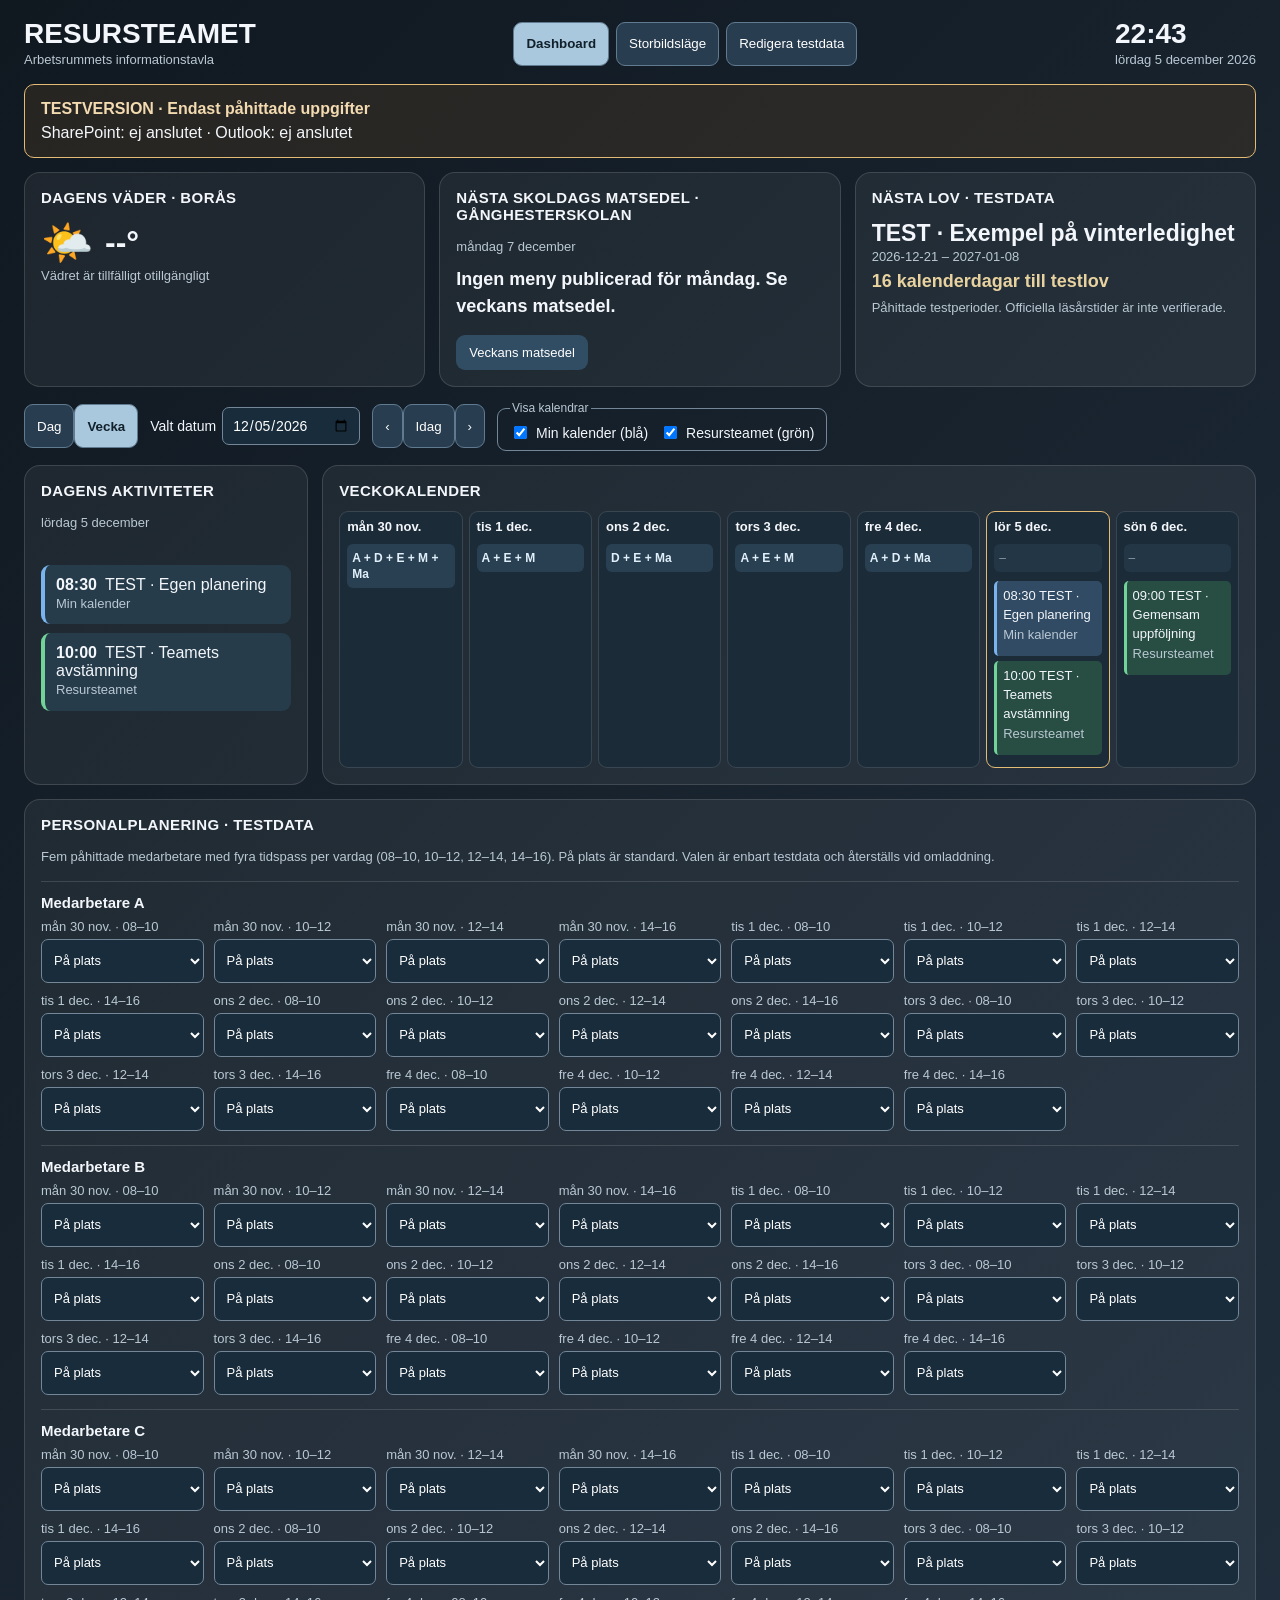
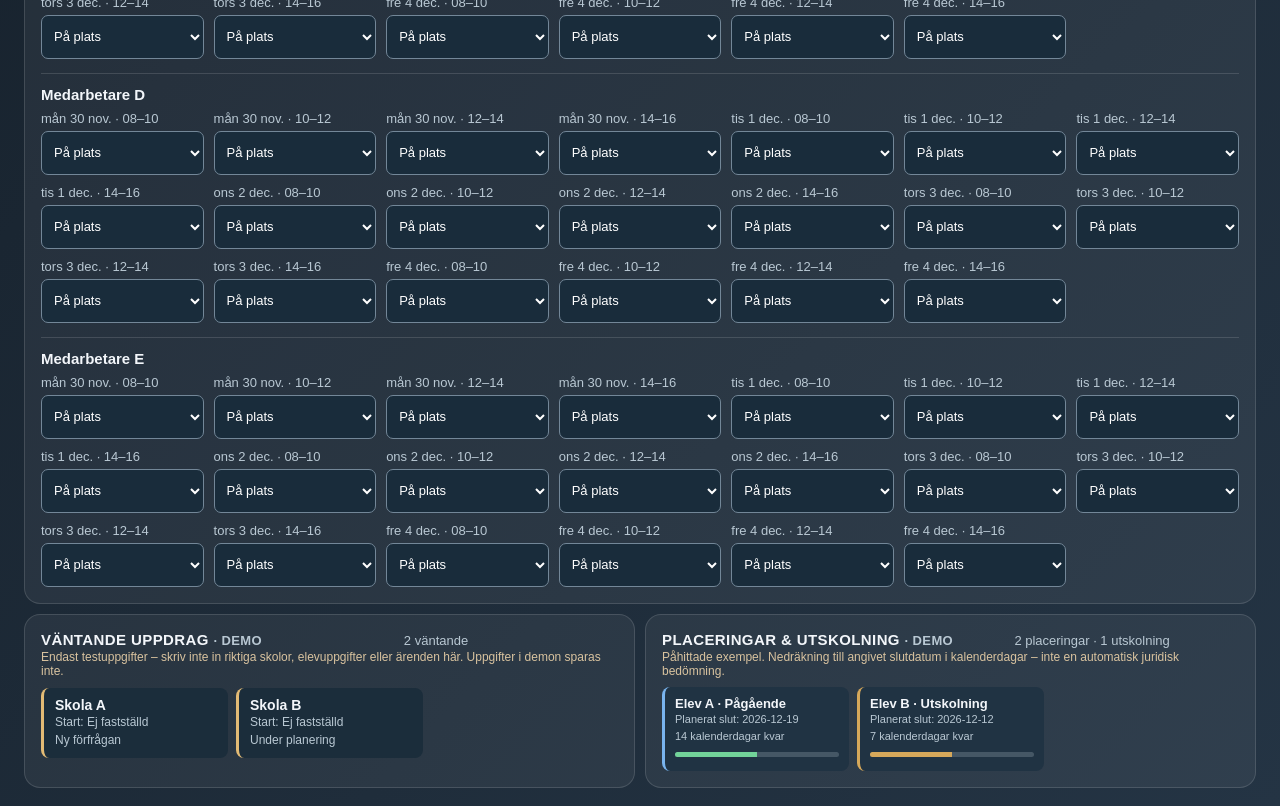
==== commit 466674b9: "Demo: fyra tidspass per person och dag (index.html)" ====
--- a/index.html
+++ b/index.html
@@ -190,7 +190,7 @@
 <div><button type="button" id="nav-prev" aria-label="Föregående period">‹</button><button type="button" id="nav-today">Idag</button><button type="button" id="nav-next" aria-label="Nästa period">›</button></div>
 <fieldset><legend>Visa kalendrar</legend><label><input id="filter-work" type="checkbox" checked>Min kalender (blå)</label><label><input id="filter-team" type="checkbox" checked>Resursteamet (grön)</label></fieldset>
 </nav><div class="calendar-layout"><section class="card"><h2 id="day-heading">DAGENS AKTIVITETER</h2><div class="muted" id="today-label"></div><div id="today-events" style="margin-top:14px" aria-live="polite"></div></section><section class="card" id="week-panel"><div class="week-head"><h2 style="margin:0">VECKOKALENDER</h2><div class="tv-only"><button id="prev-week" aria-label="Föregående vecka">‹</button> <strong id="week-range" style="font-size:13px"></strong> <button id="next-week" aria-label="Nästa vecka">›</button> <button id="current-week">Idag</button></div></div><div class="week-grid" id="week-grid"></div></section></div>
-<section class="card staff-panel dashboard-only"><h2>PERSONALPLANERING · TESTDATA</h2><p class="muted">Fem påhittade medarbetare. Statusändringar gäller bara i denna vy och återställs vid omladdning.</p><div id="staff-planning"></div></section><div class="workload-row"><section class="card pending-panel"><div class="week-head"><h2 style="margin:0">VÄNTANDE UPPDRAG <span class="muted">· DEMO</span></h2><span class="muted" id="pending-count"></span></div><div class="small-note">Endast testuppgifter – skriv inte in riktiga skolor, elevuppgifter eller ärenden här. Uppgifter i demon sparas inte.</div><div id="pending-list" class="pending-list"></div></section>
+<section class="card staff-panel dashboard-only"><h2>PERSONALPLANERING · TESTDATA</h2><p class="muted">Fem påhittade medarbetare med fyra tidspass per vardag (08–10, 10–12, 12–14, 14–16). På plats är standard. Valen är enbart testdata och återställs vid omladdning.</p><div id="staff-planning"></div></section><div class="workload-row"><section class="card pending-panel"><div class="week-head"><h2 style="margin:0">VÄNTANDE UPPDRAG <span class="muted">· DEMO</span></h2><span class="muted" id="pending-count"></span></div><div class="small-note">Endast testuppgifter – skriv inte in riktiga skolor, elevuppgifter eller ärenden här. Uppgifter i demon sparas inte.</div><div id="pending-list" class="pending-list"></div></section>
 <section class="card placement-panel"><div class="week-head"><h2 style="margin:0">PLACERINGAR & UTSKOLNING <span class="muted">· DEMO</span></h2><span id="placement-count" class="muted"></span></div><div class="small-note">Påhittade exempel. Nedräkning till angivet slutdatum i kalenderdagar – inte en automatisk juridisk bedömning.</div><div class="placement-list" id="placement-list"></div></section></div>
 <section class="card editor-only stress-panel"><h2>TESTDATA & BELASTNINGSTEST</h2><button type="button" id="reset-demo">Återställ testdata</button><p class="small-note">Lägg till påhittade testposter för att se hur 40-tums-TV:n hanterar 6 möten, 8 väntande uppdrag och 8 placeringar. Testet sparar inga uppgifter och ändrar inte dina riktiga kalenderaktiviteter.</p><div class="pills"><button type="button" id="stress-enable">Starta belastningstest</button><button type="button" id="stress-disable" disabled>Stäng av testet</button><span class="muted" id="stress-status" role="status">Testet är avstängt.</span></div></section><section class="card editor-only placement-editor"><h2>REGISTRERA TESTPLACERING</h2><p class="small-note">Använd bara fiktiva koder. Informationen sparas inte och försvinner när sidan laddas om.</p><form id="placement-form" class="placement-form"><label>Exempelkod<input id="placement-code" required maxlength="12" placeholder="Elev A"></label><label>Startdatum<input id="placement-start" type="date" required></label><label>Beslutat slutdatum<input id="placement-end" type="date" required></label><label>Fas<select id="placement-phase"><option value="Pågående">Pågående</option><option value="Utskolning">Utskolning</option></select></label><button type="submit">Lägg till testplacering</button></form><div class="muted" id="placement-feedback" role="status"></div></section><section class="card editor-only demo-initials-editor"><h2>VECKANS ELEVKODER · DEMO</h2><p class="small-note">Använd endast påhittade bokstavskoder här. Den offentliga demonstrationen lagrar inga verkliga elevscheman. Ändringarna gäller bara tills sidan laddas om.</p><div class="demo-initials-grid" id="demo-initials-form"></div><button type="button" id="reset-demo-initials">Återställ exempel</button></section><section class="card editor-only pending-editor"><h2>REGISTRERA TESTUPPDRAG</h2><form id="pending-form" class="pending-form"><label>Skola (fiktiv)<input id="pending-school" required maxlength="48" placeholder="Exempel: Skola A"></label><label>Preliminär start<input id="pending-start" type="date"></label><label>Status<select id="pending-status"><option>Ny förfrågan</option><option>Inväntar beslut</option><option>Under planering</option><option>Klar för start</option></select></label><button type="submit">Lägg till testuppdrag</button></form><div class="muted" id="pending-feedback" role="status"></div></section><section class="card editor-only" style="margin-top:14px"><h2 id="form-heading">LÄGG TILL AKTIVITET</h2><div class="small-note">Endast icke-känslig information. Använd endast påhittade testaktiviteter. Testaktiviteterna lagras i denna webbläsare på den här datorn, inte i GitHub eller Outlook. De är synliga och redigerbara för den som använder datorn och kan försvinna om webbläsardata rensas.</div><form id="entry-form" class="entry-form"><label>Datum<input id="entry-date" type="date" required></label><label>Tid<input id="entry-time" type="time" required></label><label>Kalender<select id="entry-source"><option value="work">Min kalender (blå)</option><option value="team">Resursteamet (grön)</option></select></label><label class="wide">Aktivitet<input id="entry-title" type="text" maxlength="90" placeholder="T.ex. Arbetsplatsträff" required></label><button type="submit" id="save-event">Lägg till</button><button type="button" id="cancel-edit" hidden>Avbryt redigering</button></form><div class="muted" id="save-feedback" role="status" style="margin-top:9px"></div></section><section class="card editor-only" style="margin-top:14px"><h2>SÄKERHETSKOPIA AV KALENDERN</h2><p class="muted">Spara en kopia som en JSON-fil på datorn. Filen innehåller aktiviteternas datum, tid och text och ska hanteras varsamt. Använd bara icke-känsliga aktiviteter. Import lägger till aktiviteter som saknas och ersätter inte befintliga.</p><div class="pills"><button id="export-events" type="button">Spara säkerhetskopia</button><label class="backup-label">Läs in säkerhetskopia <input type="file" id="import-events" accept=".json,application/json" aria-label="Välj säkerhetskopia i JSON-format"></label></div><div class="muted" id="backup-feedback" role="status" style="margin-top:10px"></div></section><div class="grid footer-grid editor-only"><section class="card"><h2>ANSLUTNINGAR</h2><p class="muted">Outlook är inte anslutet. Endast icke-känsliga aktiviteter som läggs in här visas i kalendern.</p></section><section class="card"><h2>SNABBLÄNKAR</h2><a class="link" href="https://outlook.boras.se/owa/" target="_blank" rel="noopener noreferrer">Öppna Outlook</a></section></div><p class="muted editor-only">Resursteamet · Kalenderaktiviteter lagras endast i den här webbläsaren.</p>
 </main><script src="dashboard.js"></script><script>
--- a/dashboard.css
+++ b/dashboard.css
@@ -49,3 +49,5 @@
 .staff-slots select,.pending-item select{display:block;width:100%;margin-top:5px;min-height:44px;padding:8px;color:#fff;background:#192c3b;border:1px solid #738798;border-radius:7px;font:inherit}
 .pending-item label{display:block;font-size:12px;margin-bottom:8px}
 @media(max-width:680px){.staff-slots{grid-template-columns:1fr}}
+/* Accepted test-school names may contain no spaces; keep them inside the card. */
+.pending-item{overflow-wrap:anywhere}
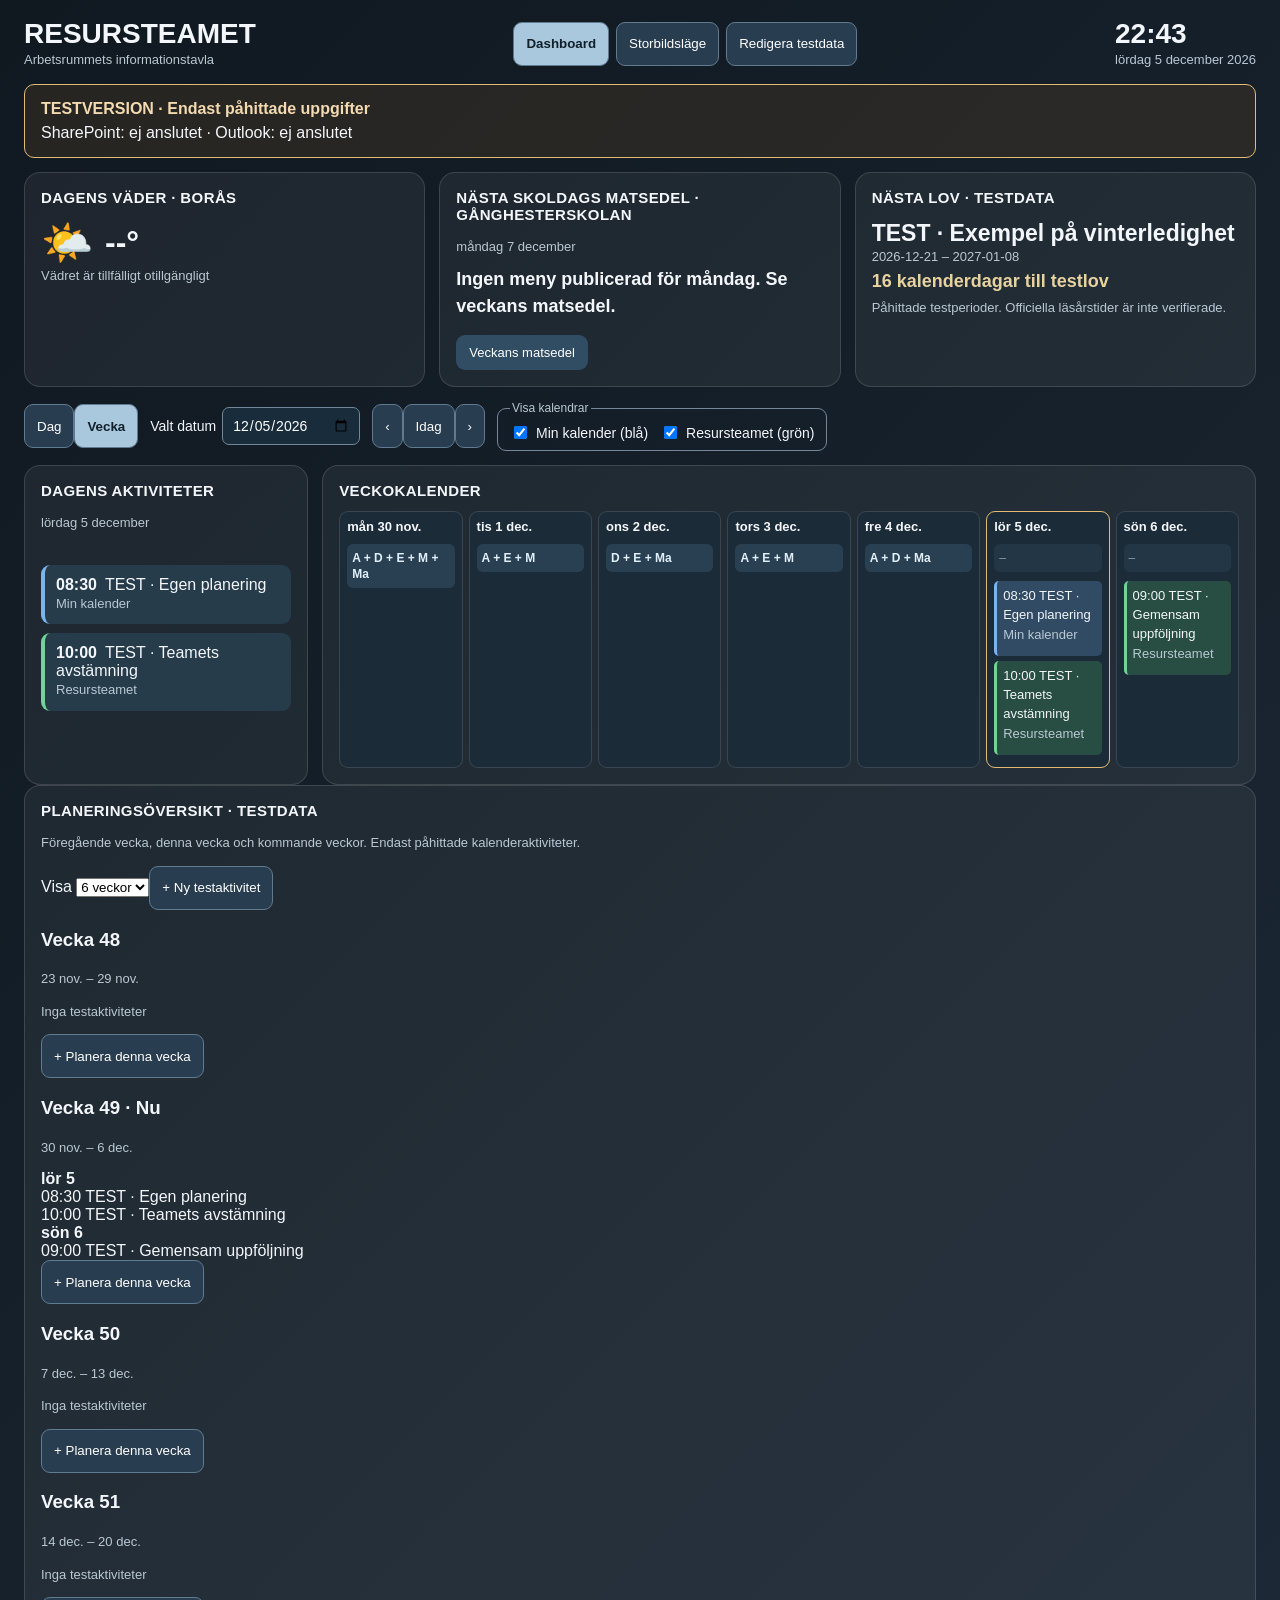
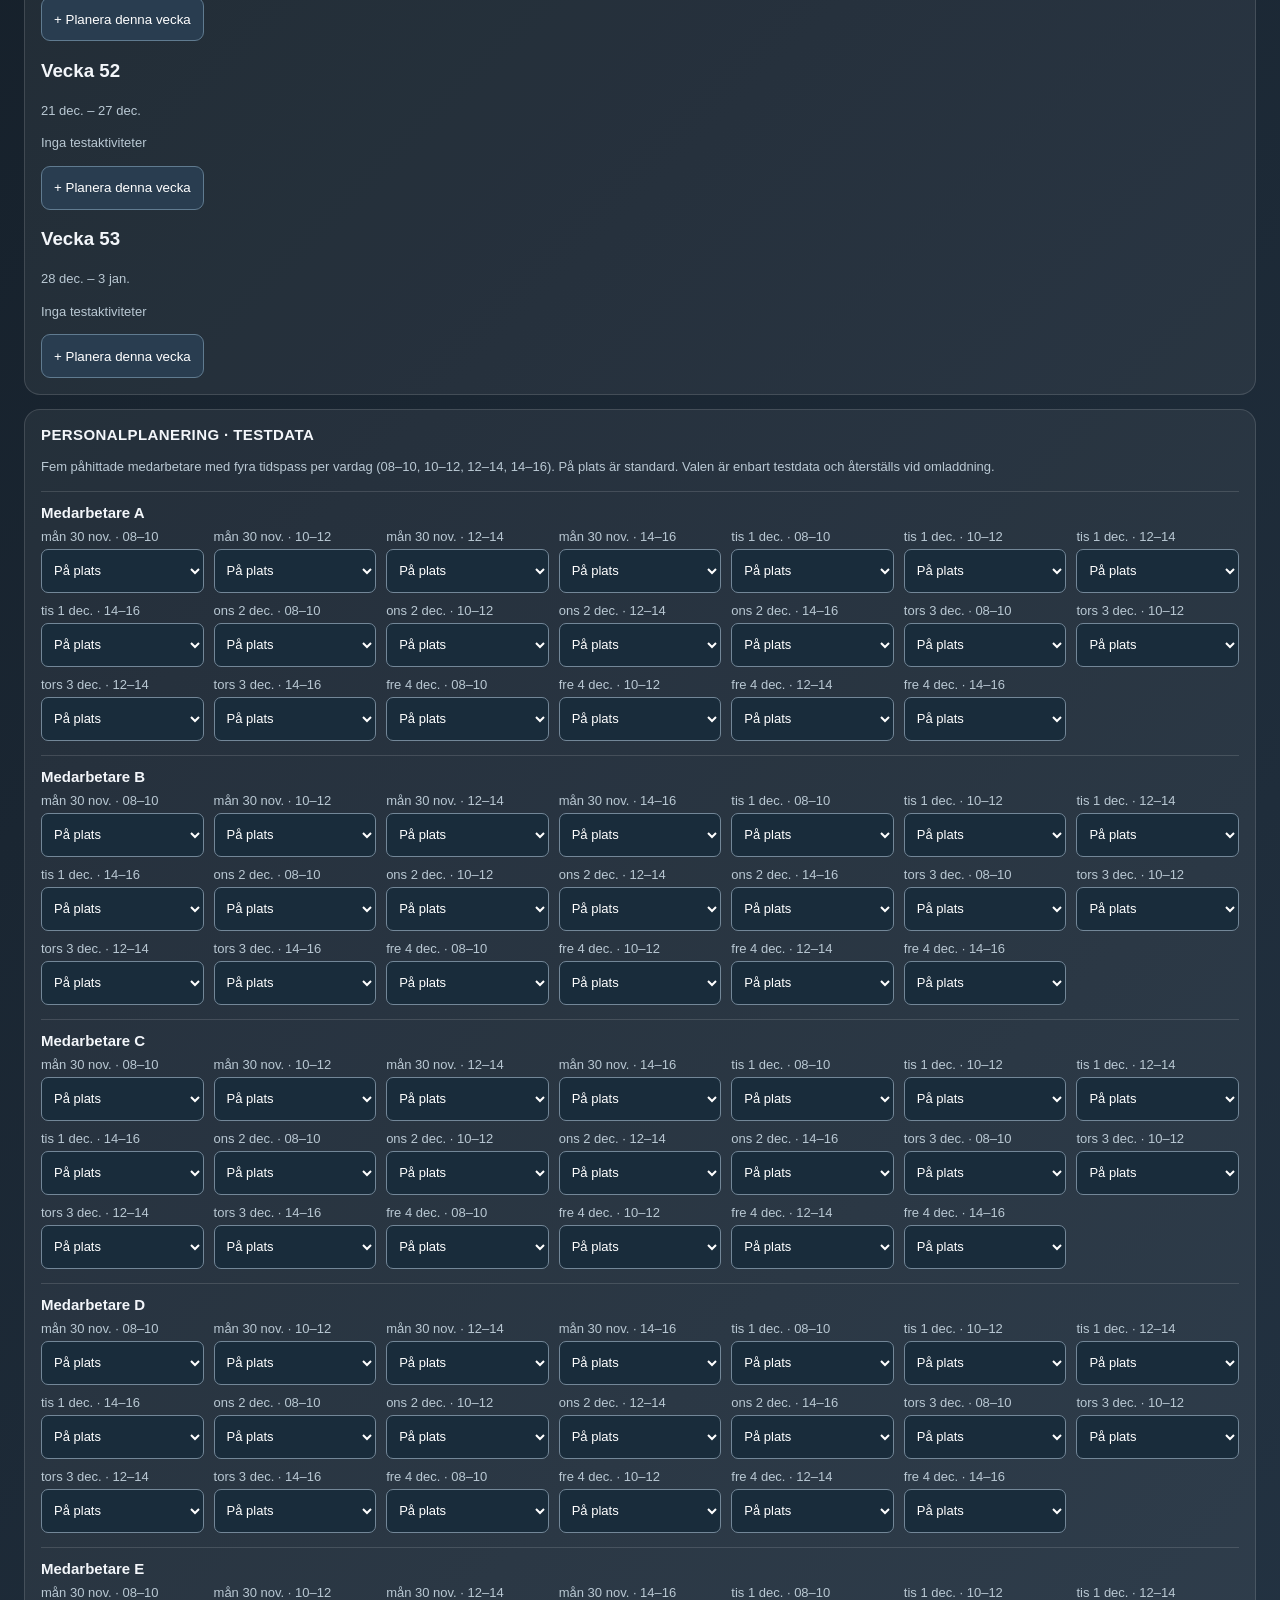
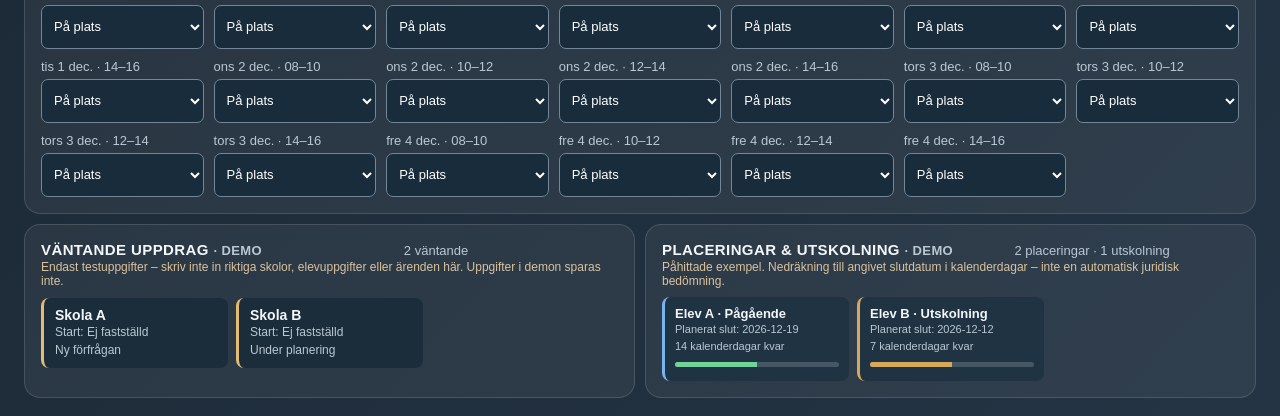
==== commit 4e4c61a3: "Demo: rullande planeringsöversikt med fyra till sex veckor" ====
--- a/index.html
+++ b/index.html
@@ -190,7 +190,11 @@
 <div><button type="button" id="nav-prev" aria-label="Föregående period">‹</button><button type="button" id="nav-today">Idag</button><button type="button" id="nav-next" aria-label="Nästa period">›</button></div>
 <fieldset><legend>Visa kalendrar</legend><label><input id="filter-work" type="checkbox" checked>Min kalender (blå)</label><label><input id="filter-team" type="checkbox" checked>Resursteamet (grön)</label></fieldset>
 </nav><div class="calendar-layout"><section class="card"><h2 id="day-heading">DAGENS AKTIVITETER</h2><div class="muted" id="today-label"></div><div id="today-events" style="margin-top:14px" aria-live="polite"></div></section><section class="card" id="week-panel"><div class="week-head"><h2 style="margin:0">VECKOKALENDER</h2><div class="tv-only"><button id="prev-week" aria-label="Föregående vecka">‹</button> <strong id="week-range" style="font-size:13px"></strong> <button id="next-week" aria-label="Nästa vecka">›</button> <button id="current-week">Idag</button></div></div><div class="week-grid" id="week-grid"></div></section></div>
-<section class="card staff-panel dashboard-only"><h2>PERSONALPLANERING · TESTDATA</h2><p class="muted">Fem påhittade medarbetare med fyra tidspass per vardag (08–10, 10–12, 12–14, 14–16). På plats är standard. Valen är enbart testdata och återställs vid omladdning.</p><div id="staff-planning"></div></section><div class="workload-row"><section class="card pending-panel"><div class="week-head"><h2 style="margin:0">VÄNTANDE UPPDRAG <span class="muted">· DEMO</span></h2><span class="muted" id="pending-count"></span></div><div class="small-note">Endast testuppgifter – skriv inte in riktiga skolor, elevuppgifter eller ärenden här. Uppgifter i demon sparas inte.</div><div id="pending-list" class="pending-list"></div></section>
+<section class="card horizon-panel dashboard-only" aria-label="Planering fyra till sex veckor">
+ <div class="horizon-top"><div><h2>PLANERINGSÖVERSIKT · TESTDATA</h2><p class="muted">Föregående vecka, denna vecka och kommande veckor. Endast påhittade kalenderaktiviteter.</p></div>
+ <div class="horizon-actions"><label for="horizon-length">Visa <select id="horizon-length"><option value="4">4 veckor</option><option value="5">5 veckor</option><option value="6" selected>6 veckor</option></select></label><button type="button" id="horizon-add">+ Ny testaktivitet</button></div></div>
+ <div id="horizon-weeks" class="horizon-grid" aria-live="polite"></div>
+</section><section class="card staff-panel dashboard-only"><h2>PERSONALPLANERING · TESTDATA</h2><p class="muted">Fem påhittade medarbetare med fyra tidspass per vardag (08–10, 10–12, 12–14, 14–16). På plats är standard. Valen är enbart testdata och återställs vid omladdning.</p><div id="staff-planning"></div></section><div class="workload-row"><section class="card pending-panel"><div class="week-head"><h2 style="margin:0">VÄNTANDE UPPDRAG <span class="muted">· DEMO</span></h2><span class="muted" id="pending-count"></span></div><div class="small-note">Endast testuppgifter – skriv inte in riktiga skolor, elevuppgifter eller ärenden här. Uppgifter i demon sparas inte.</div><div id="pending-list" class="pending-list"></div></section>
 <section class="card placement-panel"><div class="week-head"><h2 style="margin:0">PLACERINGAR & UTSKOLNING <span class="muted">· DEMO</span></h2><span id="placement-count" class="muted"></span></div><div class="small-note">Påhittade exempel. Nedräkning till angivet slutdatum i kalenderdagar – inte en automatisk juridisk bedömning.</div><div class="placement-list" id="placement-list"></div></section></div>
 <section class="card editor-only stress-panel"><h2>TESTDATA & BELASTNINGSTEST</h2><button type="button" id="reset-demo">Återställ testdata</button><p class="small-note">Lägg till påhittade testposter för att se hur 40-tums-TV:n hanterar 6 möten, 8 väntande uppdrag och 8 placeringar. Testet sparar inga uppgifter och ändrar inte dina riktiga kalenderaktiviteter.</p><div class="pills"><button type="button" id="stress-enable">Starta belastningstest</button><button type="button" id="stress-disable" disabled>Stäng av testet</button><span class="muted" id="stress-status" role="status">Testet är avstängt.</span></div></section><section class="card editor-only placement-editor"><h2>REGISTRERA TESTPLACERING</h2><p class="small-note">Använd bara fiktiva koder. Informationen sparas inte och försvinner när sidan laddas om.</p><form id="placement-form" class="placement-form"><label>Exempelkod<input id="placement-code" required maxlength="12" placeholder="Elev A"></label><label>Startdatum<input id="placement-start" type="date" required></label><label>Beslutat slutdatum<input id="placement-end" type="date" required></label><label>Fas<select id="placement-phase"><option value="Pågående">Pågående</option><option value="Utskolning">Utskolning</option></select></label><button type="submit">Lägg till testplacering</button></form><div class="muted" id="placement-feedback" role="status"></div></section><section class="card editor-only demo-initials-editor"><h2>VECKANS ELEVKODER · DEMO</h2><p class="small-note">Använd endast påhittade bokstavskoder här. Den offentliga demonstrationen lagrar inga verkliga elevscheman. Ändringarna gäller bara tills sidan laddas om.</p><div class="demo-initials-grid" id="demo-initials-form"></div><button type="button" id="reset-demo-initials">Återställ exempel</button></section><section class="card editor-only pending-editor"><h2>REGISTRERA TESTUPPDRAG</h2><form id="pending-form" class="pending-form"><label>Skola (fiktiv)<input id="pending-school" required maxlength="48" placeholder="Exempel: Skola A"></label><label>Preliminär start<input id="pending-start" type="date"></label><label>Status<select id="pending-status"><option>Ny förfrågan</option><option>Inväntar beslut</option><option>Under planering</option><option>Klar för start</option></select></label><button type="submit">Lägg till testuppdrag</button></form><div class="muted" id="pending-feedback" role="status"></div></section><section class="card editor-only" style="margin-top:14px"><h2 id="form-heading">LÄGG TILL AKTIVITET</h2><div class="small-note">Endast icke-känslig information. Använd endast påhittade testaktiviteter. Testaktiviteterna lagras i denna webbläsare på den här datorn, inte i GitHub eller Outlook. De är synliga och redigerbara för den som använder datorn och kan försvinna om webbläsardata rensas.</div><form id="entry-form" class="entry-form"><label>Datum<input id="entry-date" type="date" required></label><label>Tid<input id="entry-time" type="time" required></label><label>Kalender<select id="entry-source"><option value="work">Min kalender (blå)</option><option value="team">Resursteamet (grön)</option></select></label><label class="wide">Aktivitet<input id="entry-title" type="text" maxlength="90" placeholder="T.ex. Arbetsplatsträff" required></label><button type="submit" id="save-event">Lägg till</button><button type="button" id="cancel-edit" hidden>Avbryt redigering</button></form><div class="muted" id="save-feedback" role="status" style="margin-top:9px"></div></section><section class="card editor-only" style="margin-top:14px"><h2>SÄKERHETSKOPIA AV KALENDERN</h2><p class="muted">Spara en kopia som en JSON-fil på datorn. Filen innehåller aktiviteternas datum, tid och text och ska hanteras varsamt. Använd bara icke-känsliga aktiviteter. Import lägger till aktiviteter som saknas och ersätter inte befintliga.</p><div class="pills"><button id="export-events" type="button">Spara säkerhetskopia</button><label class="backup-label">Läs in säkerhetskopia <input type="file" id="import-events" accept=".json,application/json" aria-label="Välj säkerhetskopia i JSON-format"></label></div><div class="muted" id="backup-feedback" role="status" style="margin-top:10px"></div></section><div class="grid footer-grid editor-only"><section class="card"><h2>ANSLUTNINGAR</h2><p class="muted">Outlook är inte anslutet. Endast icke-känsliga aktiviteter som läggs in här visas i kalendern.</p></section><section class="card"><h2>SNABBLÄNKAR</h2><a class="link" href="https://outlook.boras.se/owa/" target="_blank" rel="noopener noreferrer">Öppna Outlook</a></section></div><p class="muted editor-only">Resursteamet · Kalenderaktiviteter lagras endast i den här webbläsaren.</p>
 </main><script src="dashboard.js"></script><script>
@@ -232,6 +236,56 @@
 function stopEditing(){editingId=null;document.getElementById('form-heading').textContent='LÄGG TILL AKTIVITET';document.getElementById('save-event').textContent='Lägg till';document.getElementById('cancel-edit').hidden=true;document.getElementById('entry-form').reset();document.getElementById('entry-date').value=dateKey(new Date());}
 document.getElementById('cancel-edit').addEventListener('click',stopEditing);
 let stressEvents=[];const sorted=()=>events.concat(stressEvents).filter(e=>sourceFilters[e.source]).sort((a,b)=>(a.date+a.time).localeCompare(b.date+b.time));
+function renderHorizon(){
+ const root=document.getElementById('horizon-weeks');
+ if(!root)return;
+ const count=Number(document.getElementById('horizon-length').value);
+ const weekStart=Dashboard.addDays(monday(new Date()),-7);
+ const available=sorted();
+ const fragment=document.createDocumentFragment();
+ for(let w=0;w<count;w++){
+  const first=Dashboard.addDays(weekStart,w*7),last=Dashboard.addDays(first,6);
+  const card=document.createElement('section');card.className='horizon-week'+(w===1?' horizon-current':'');
+  const title=document.createElement('h3');
+  const weekNumber=Math.floor((Date.UTC(first.getFullYear(),first.getMonth(),first.getDate())-Date.UTC(first.getFullYear(),0,1))/86400000/7)+1;
+  // ISO week is determined by the Thursday in the same calendar week.
+  const thursday=Dashboard.addDays(first,3);
+  const jan4=new Date(thursday.getFullYear(),0,4);
+  const isoMonday=monday(jan4);
+  const isoWeek=Math.round((Dashboard.dayNumber(thursday)-Dashboard.dayNumber(isoMonday))/7)+1;
+  title.textContent='Vecka '+isoWeek+(w===1?' · Nu':'');
+  const range=document.createElement('p');range.className='muted';range.textContent=first.toLocaleDateString('sv-SE',{day:'numeric',month:'short'})+' – '+last.toLocaleDateString('sv-SE',{day:'numeric',month:'short'});
+  card.append(title,range);
+  let found=0;
+  for(let d=0;d<7;d++){
+   const day=Dashboard.addDays(first,d),key=dateKey(day);
+   const items=available.filter(e=>e.date===key);
+   if(!items.length)continue;
+   const group=document.createElement('div');group.className='horizon-day';
+   const heading=document.createElement('strong');heading.textContent=day.toLocaleDateString('sv-SE',{weekday:'short',day:'numeric'});
+   group.append(heading);
+   for(const e of items){
+    const line=document.createElement('div');line.className='horizon-event '+(e.source==='team'?'team':'work');
+    line.textContent=e.time+' '+e.title;group.append(line);found++;
+   }
+   card.append(group);
+  }
+  if(!found){const empty=document.createElement('p');empty.className='muted';empty.textContent='Inga testaktiviteter';card.append(empty);}
+  const add=document.createElement('button');add.type='button';add.className='horizon-day-add';add.textContent='+ Planera denna vecka';
+  add.addEventListener('click',()=>openHorizonEditor(first));
+  card.append(add);fragment.append(card);
+ }
+ root.replaceChildren(fragment);
+}
+function openHorizonEditor(date){
+ document.getElementById('edit-mode').click();
+ document.getElementById('entry-date').value=dateKey(date);
+ document.getElementById('entry-form').scrollIntoView({behavior:'smooth',block:'start'});
+ document.getElementById('entry-title').focus();
+}
+document.getElementById('horizon-length').addEventListener('change',renderHorizon);
+document.getElementById('horizon-add').addEventListener('click',()=>openHorizonEditor(new Date()));
+
 function renderCalendar(){
  const now=new Date(),today=dateKey(now),start=monday(selectedDate),selected=dateKey(selectedDate);
  const isTV=document.body.classList.contains('display-view');
@@ -245,6 +299,7 @@
  const todays=sorted().filter(e=>e.date===selected);if(!todays.length){const p=document.createElement('p');p.className='muted';p.textContent='Inga testaktiviteter för vald dag och valda kalendrar.';todayBox.append(p);}
  for(const e of todays){const item=document.createElement('div');item.className='activity '+(e.source==='team'?'team':'');const line=document.createElement('div');const time=document.createElement('span');time.className='event-time';time.textContent=e.time;const title=document.createElement('span');title.textContent=e.title;line.append(time,title);const sub=document.createElement('div');sub.className='muted';sub.textContent=e.source==='team'?'Resursteamet':'Min kalender';item.append(line,sub);const edit=document.createElement('button');edit.type='button';edit.className='tiny editor-action';edit.style.marginTop='7px';edit.textContent='Redigera';edit.addEventListener('click',()=>startEditing(e));if(!e.demoStress)item.append(edit);todayBox.append(item);}
  Dashboard.renderStaff(document.getElementById('staff-planning'),selectedDate,calendarView);
+ if(!isTV)renderHorizon();
  const end=new Date(start);end.setDate(end.getDate()+6);document.getElementById('week-range').textContent=dayFormat(start)+' – '+dayFormat(end);
  const grid=document.getElementById('week-grid');grid.replaceChildren();for(let i=0;i<(document.body.classList.contains('display-view')?5:7);i++){const d=new Date(start);d.setDate(d.getDate()+i);const key=dateKey(d);const cell=document.createElement('div');cell.className='day'+(key===today?' today':'');const head=document.createElement('div');head.className='day-title';head.textContent=dayFormat(d);cell.append(head);const initial=document.createElement('div');initial.className='day-initials'+(demoInitials[i]?'':' day-initials-empty');initial.textContent=demoInitials[i]||'–';initial.title='Påhittade elevkoder – demo';cell.append(initial);const found=sorted().filter(e=>e.date===key);for(const e of found){const pill=document.createElement('div');pill.className='week-event '+(e.source==='team'?'team':'');const title=document.createElement('div');title.textContent=e.time+' '+e.title;const source=document.createElement('div');source.className='muted';source.textContent=e.source==='team'?'Resursteamet':'Min kalender';title.append(source);const actions=document.createElement('div');actions.className='event-actions';const del=document.createElement('button');del.type='button';del.className='tiny editor-action';del.textContent='Ta bort';del.setAttribute('aria-label','Ta bort '+e.title);del.addEventListener('click',()=>{if(!confirm('Ta bort aktiviteten?'))return;events=events.filter(x=>x.id!==e.id);if(editingId===e.id)stopEditing();save();});const edit=document.createElement('button');edit.type='button';edit.className='tiny editor-action';edit.textContent='Redigera';edit.addEventListener('click',()=>startEditing(e));if(!e.demoStress)actions.append(edit,del);pill.append(title,actions);cell.append(pill);}grid.append(cell);}
 }
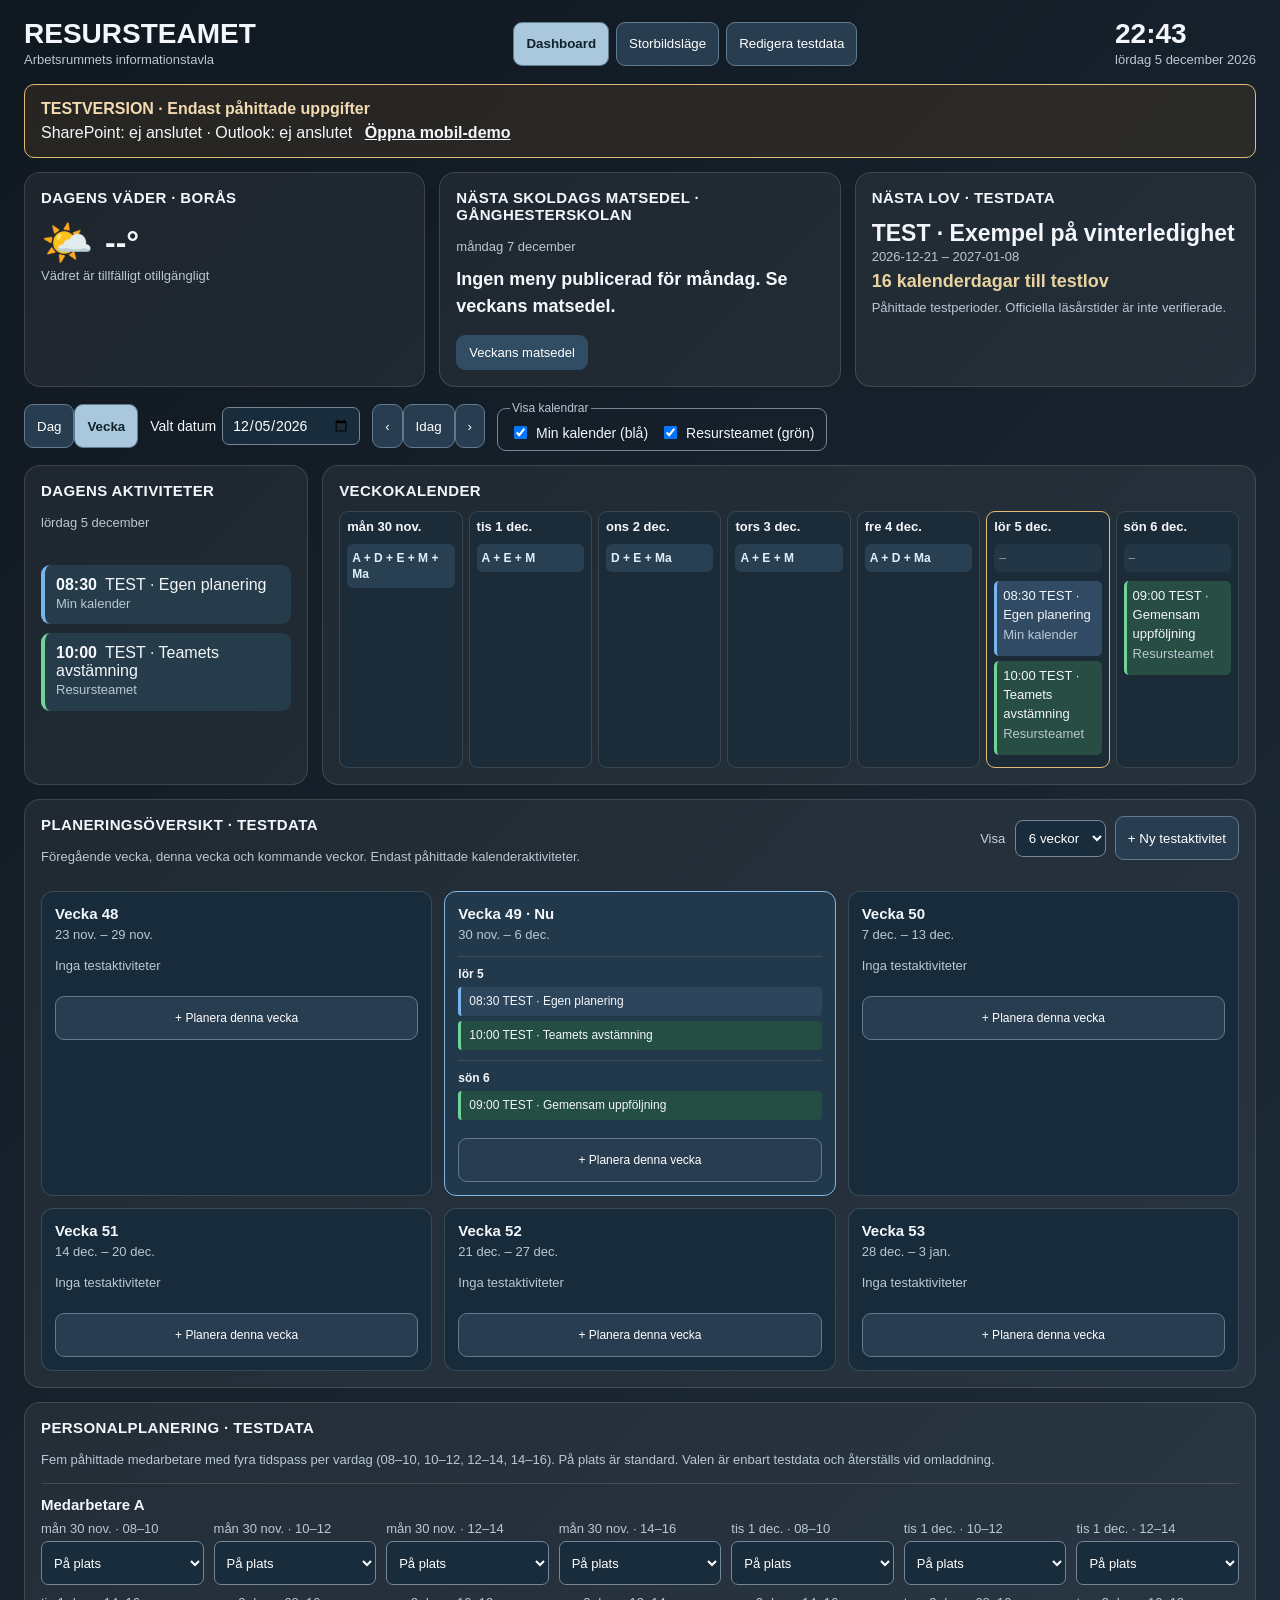
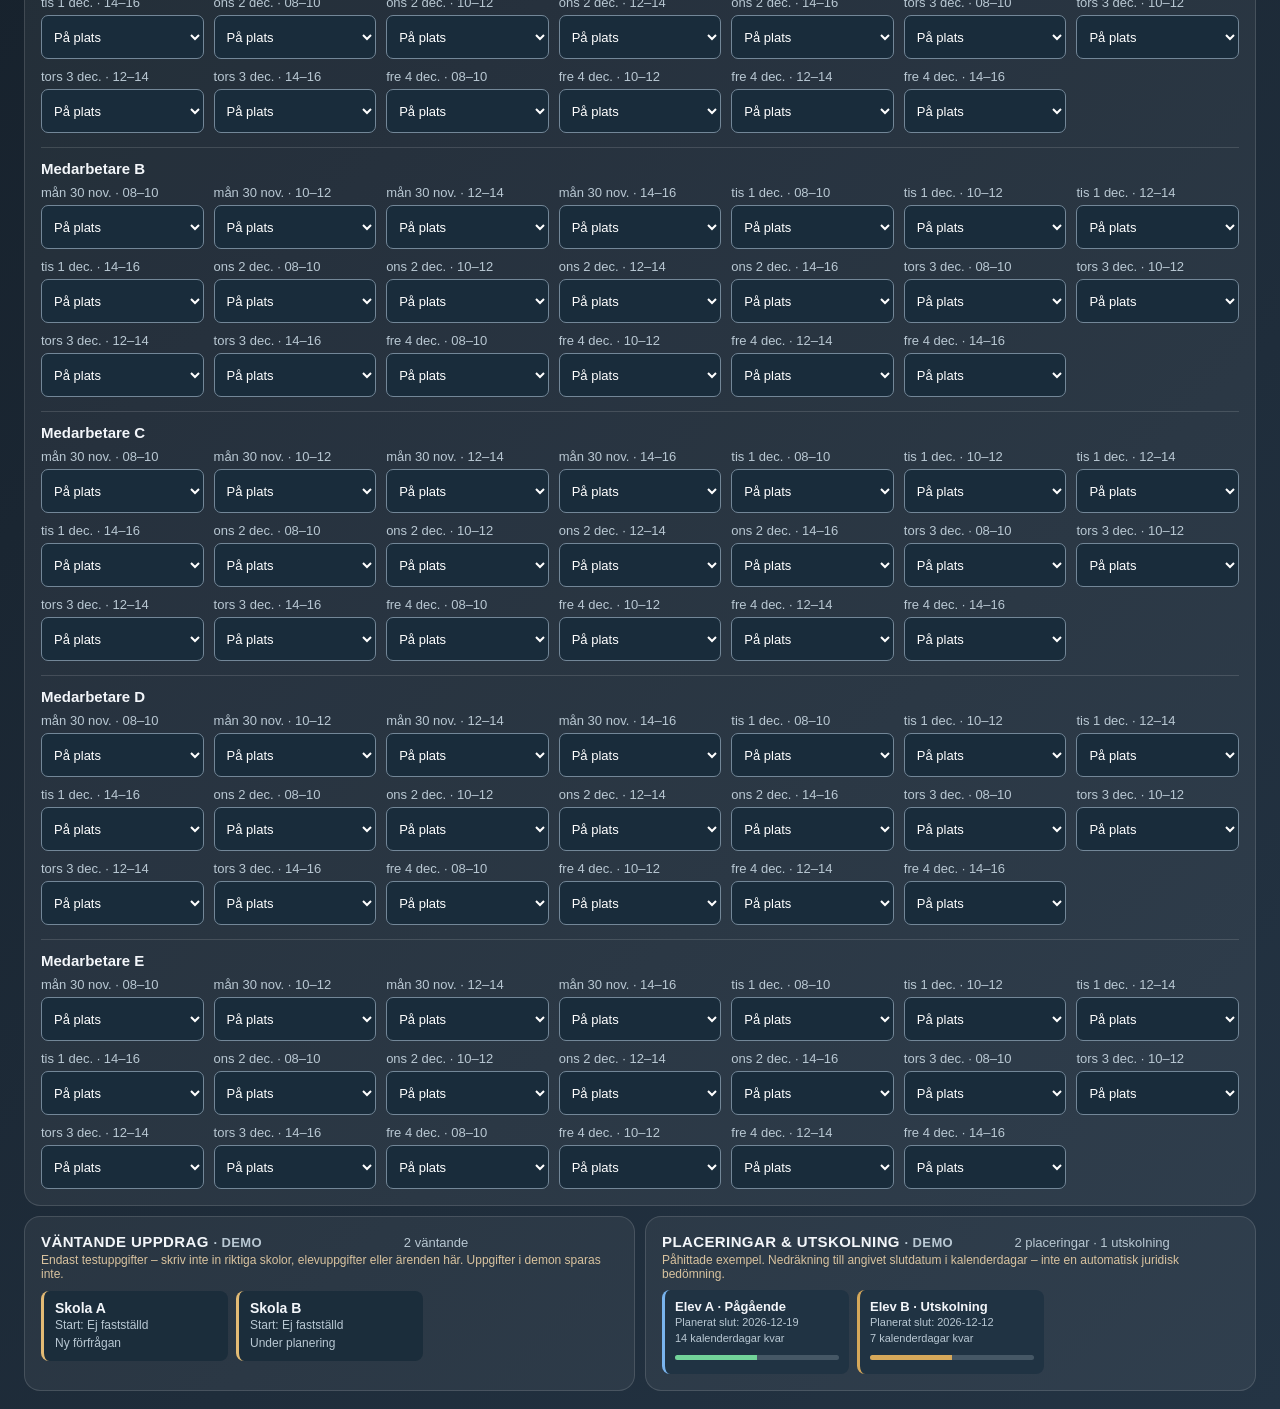
==== commit 294f8502: "Länka nya mobil-demon från dashboarden" ====
--- a/index.html
+++ b/index.html
@@ -183,7 +183,7 @@
 }
 </style><link rel="stylesheet" href="dashboard.css"></head><body class="dashboard-view"><main>
 <header><div><h1>RESURSTEAMET</h1><div class="muted">Arbetsrummets informationstavla</div></div><div class="mode-controls"><button type="button" id="dashboard-mode" aria-pressed="true">Dashboard</button><button type="button" id="display-mode" aria-pressed="false">Storbildsläge</button><button type="button" id="edit-mode" aria-pressed="false">Redigera testdata</button></div><div><div class="clock" id="clock">--:--</div><div id="date" class="muted"></div></div></header>
-<aside class="demo-banner dashboard-only"><strong>TESTVERSION · Endast påhittade uppgifter</strong><span id="connection-status">SharePoint: ej anslutet · Outlook: ej anslutet</span><div id="demo-feedback" role="status"></div></aside><div class="grid summary-grid top-overview"><section class="card"><h2>DAGENS VÄDER · BORÅS</h2><div class="weather-primary"><span id="weather-icon" role="img" aria-label="Väder">🌤️</span><div class="temp" id="temp">--°</div></div><div id="weather" class="muted">Hämtar aktuellt väder …</div></section><section class="card rotation-indicator" aria-label="Automatisk växling"><div class="hourglass" aria-hidden="true">⌛</div><div class="rotation-copy"><strong>AUTOMATISK VÄXLING</strong><div id="rotation-message">Kontrollerar vyer …</div><div class="rotation-track"><span id="rotation-progress"></span></div></div></section><section class="card lunch-card"><h2>DAGENS MATSEDEL · GÅNGHESTERSKOLAN</h2><div id="meal-date" class="muted"></div><div id="meal-content" class="meal-content">Hämtar matsedeln …</div><a class="link" href="https://menu.matildaplatform.com/meals/week/68d18b0e30b565aba61bf59e_boras-ganghesterskolan-kok" target="_blank" rel="noopener noreferrer">Veckans matsedel</a></section><section class="card"><h2>NÄSTA LOV · TESTDATA</h2><div style="font-size:23px;font-weight:750" id="break">TESTLOV</div><div class="muted" id="breakdate">Hämtar exempelperioder …</div><div id="break-count" class="break-count"></div><p class="muted">Påhittade testperioder. Officiella läsårstider är inte verifierade.</p></section></div>
+<aside class="demo-banner dashboard-only"><strong>TESTVERSION · Endast påhittade uppgifter</strong><span id="connection-status">SharePoint: ej anslutet · Outlook: ej anslutet</span> <a href="mobil.html" style="color:inherit;font-weight:800;margin-left:8px">Öppna mobil-demo</a><div id="demo-feedback" role="status"></div></aside><div class="grid summary-grid top-overview"><section class="card"><h2>DAGENS VÄDER · BORÅS</h2><div class="weather-primary"><span id="weather-icon" role="img" aria-label="Väder">🌤️</span><div class="temp" id="temp">--°</div></div><div id="weather" class="muted">Hämtar aktuellt väder …</div></section><section class="card rotation-indicator" aria-label="Automatisk växling"><div class="hourglass" aria-hidden="true">⌛</div><div class="rotation-copy"><strong>AUTOMATISK VÄXLING</strong><div id="rotation-message">Kontrollerar vyer …</div><div class="rotation-track"><span id="rotation-progress"></span></div></div></section><section class="card lunch-card"><h2>DAGENS MATSEDEL · GÅNGHESTERSKOLAN</h2><div id="meal-date" class="muted"></div><div id="meal-content" class="meal-content">Hämtar matsedeln …</div><a class="link" href="https://menu.matildaplatform.com/meals/week/68d18b0e30b565aba61bf59e_boras-ganghesterskolan-kok" target="_blank" rel="noopener noreferrer">Veckans matsedel</a></section><section class="card"><h2>NÄSTA LOV · TESTDATA</h2><div style="font-size:23px;font-weight:750" id="break">TESTLOV</div><div class="muted" id="breakdate">Hämtar exempelperioder …</div><div id="break-count" class="break-count"></div><p class="muted">Påhittade testperioder. Officiella läsårstider är inte verifierade.</p></section></div>
 <nav class="calendar-tools dashboard-only" aria-label="Kalendervy">
 <div><button type="button" id="day-view" aria-pressed="false">Dag</button><button type="button" id="week-view" aria-pressed="true">Vecka</button></div>
 <label>Valt datum <input id="calendar-date" type="date" required></label>
--- a/dashboard.css
+++ b/dashboard.css
@@ -51,3 +51,23 @@
 @media(max-width:680px){.staff-slots{grid-template-columns:1fr}}
 /* Accepted test-school names may contain no spaces; keep them inside the card. */
 .pending-item{overflow-wrap:anywhere}
+
+/* Rullande testöversikt 4–6 veckor. Endast syntetiska uppgifter i offentlig demo. */
+.horizon-panel{margin-top:14px}
+.horizon-top{display:flex;justify-content:space-between;align-items:flex-start;gap:15px;flex-wrap:wrap}
+.horizon-top p{margin:5px 0 12px}
+.horizon-actions{display:flex;align-items:center;gap:9px;flex-wrap:wrap}
+.horizon-actions label{font-size:13px;color:#c6d3df}
+.horizon-actions select{margin-left:6px;background:#192c3b;color:#fff;padding:9px;border:1px solid #738798;border-radius:8px}
+.horizon-grid{display:grid;grid-template-columns:repeat(3,minmax(0,1fr));gap:12px;margin-top:12px}
+.horizon-week{min-width:0;border:1px solid #ffffff25;border-radius:12px;padding:13px;background:#172b3b}
+.horizon-current{border-color:#7db8e7;background:#21394b}
+.horizon-week h3{font-size:15px;margin:0 0 3px}
+.horizon-week p{margin:0 0 12px}
+.horizon-day{margin:10px 0;padding-top:7px;border-top:1px solid #ffffff1a}
+.horizon-day strong{font-size:12px}
+.horizon-event{font-size:12px;line-height:1.4;margin-top:5px;padding:6px 8px;background:#2e465c;border-left:3px solid #79b4ee;border-radius:4px;overflow-wrap:anywhere}
+.horizon-event.team{background:#244d43;border-color:#72d399}
+.horizon-day-add{margin-top:8px;width:100%;font-size:12px}
+@media(max-width:1000px){.horizon-grid{grid-template-columns:repeat(2,minmax(0,1fr))}}
+@media(max-width:600px){.horizon-grid{grid-template-columns:1fr}.horizon-actions{width:100%}.horizon-actions button{flex:1}}
